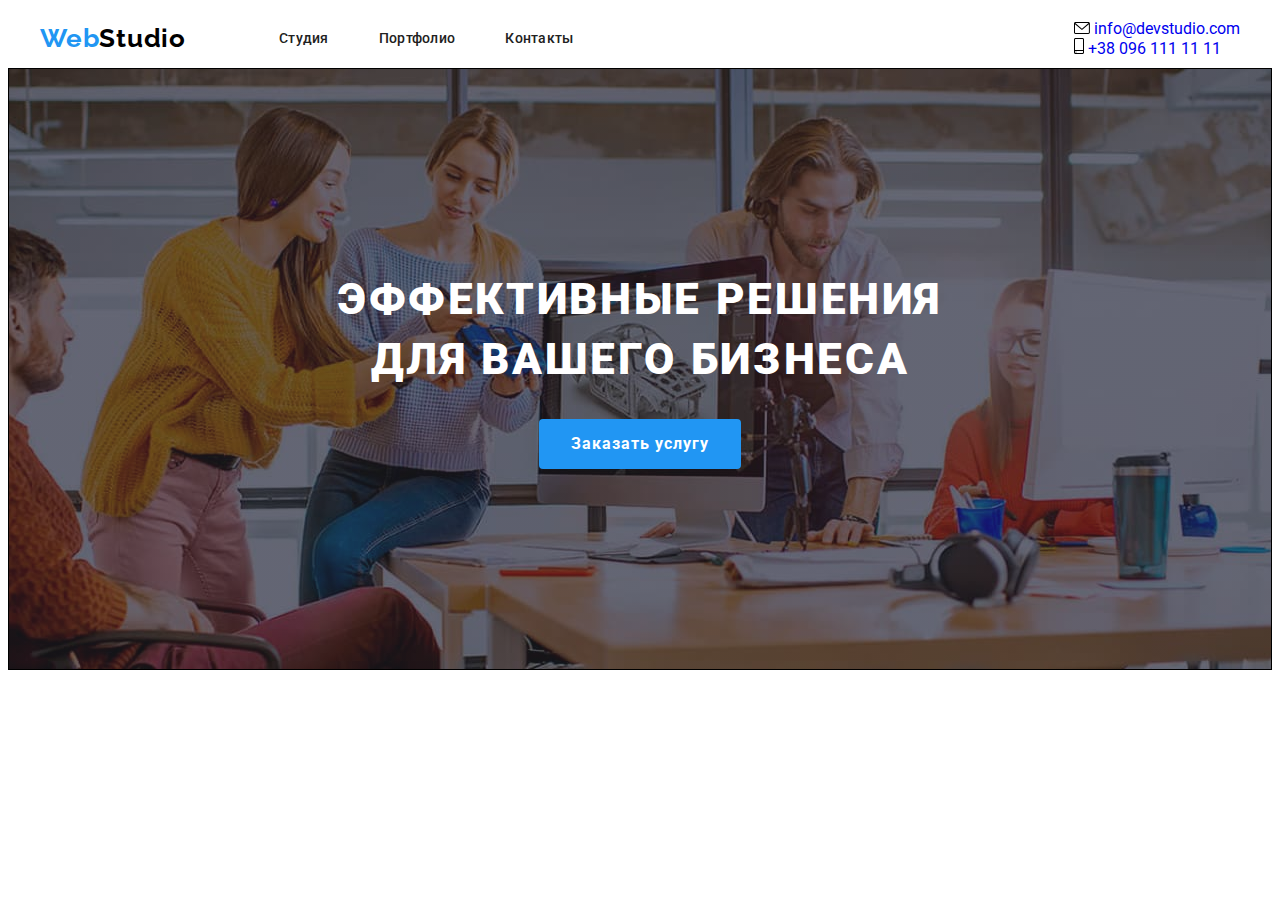
==== index.html @ 36d9d16c "commit1" ====
<!DOCTYPE html>
<html lang="ru">
  <head>
    <meta charset="UTF-8" />
    <meta http-equiv="X-UA-Compatible" content="IE=edge" />
    <meta name="viewport" content="width=device-width, initial-scale=1.0" />
    <title>Webstudio</title>
    <link rel="preconnect" href="https://fonts.googleapis.com" />
    <link rel="preconnect" href="https://fonts.gstatic.com" crossorigin />
    <link
      href="https://fonts.googleapis.com/css2?family=Raleway:wght@700&family=Roboto:wght@400;500;700;900&display=swap"
      rel="stylesheet"
    />
    <link
      rel="stylesheet"
      href="https://cdnjs.cloudflare.com/ajax/libs/modern-normalize/1.1.0/modern-normalize.min.css"
      integrity="sha512-wpPYUAdjBVSE4KJnH1VR1HeZfpl1ub8YT/NKx4PuQ5NmX2tKuGu6U/JRp5y+Y8XG2tV+wKQpNHVUX03MfMFn9Q=="
      crossorigin="anonymous"
      referrerpolicy="no-referrer"
    />
    <link rel="stylesheet" href="./css/main.min.css" />
  </head>

  <!-- .body -->

  <body>
    <header class="header">
      <div class="container header-container">
        <nav class="header-nav">
          <a href="./index.html" class="link logo"
            ><span class="logo-title">Web</span>Studio</a
          >

          <ul class="header-list list">
            <li class="header-item">
              <a class="link header-link current" href="./index.html">Студия</a>
            </li>
            <li class="header-item">
              <a class="link header-link" href="./portfolio.html">Портфолио</a>
            </li>
            <li class="header-item">
              <a class="link header-link" href="">Контакты</a>
            </li>
          </ul>
        </nav>

        <button type="button" class="mobile-menu-open" data-menu-open>
          <svg class="mobile-menu-open__icon" width="40" height="40">
            <use href="./img/sprite.svg#icon-menu"></use>
          </svg>
        </button>

        <ul class="header-adress list">
          <li class="header-item">
            <a class="link header-email" href="mailto:info@devstudio.com">
              <svg class="icon-mail" width="16px" height="12px">
                <use href="./img/sprite.svg#icon-envelope"></use>
              </svg>
              info@devstudio.com</a
            >
          </li>
          <li class="header-item">
            <a class="link header-phone" href="tel:+380961111111"
              ><svg class="icon-phone" width="10px" height="16px">
                <use href="./img/sprite.svg#icon-smartphone"></use>
              </svg>
              +38 096 111 11 11</a
            >
          </li>
        </ul>
      </div>
      <div class="mobile-menu" data-menu>
        <div class="container mobile-menu__container">
          <button class="mobile-menu__btn" data-menu-close>
            <svg class="mobile-menu__icon-close" width="40" height="40">
              <use href="./img/sprite.svg#icon-close-modal"></use>
            </svg>
          </button>
          <ul class="list mobile-nav">
            <li class="mobile-nav__item">
              <a href="" class="mobile-nav__link current link">Студия</a>
            </li>
            <li class="mobile-nav__item">
              <a href="" class="mobile-nav__link link">Портфолио</a>
            </li>
            <li class="mobile-nav__item">
              <a href="" class="mobile-nav__link link">Контакты</a>
            </li>
          </ul>
          <div class="mobile-menu__wrapper">
            <ul class="mobile-menu__contacts list">
              <li>
                <a href="tel:+380961111111" class="link mobile-menu__tel"
                  >+38 096 111 11 11</a
                >
              </li>
              <li>
                <a
                  href="mailto:info@devstudio.com"
                  class="link mobile-menu__email"
                  >info@devstudio.com</a
                >
              </li>
            </ul>
            <ul class="mobile-menu-networks list">
              <li class="mobile-menu-networks__item">
                <a lang="en" class="mobile-menu-networks__link link"
                  >Instagram</a
                >
              </li>
              <li class="mobile-menu-networks__item">
                <a lang="en" class="mobile-menu-networks__link link">Twitter</a>
              </li>
              <li class="mobile-menu-networks__item">
                <a lang="en" class="mobile-menu-networks__link link"
                  >Facebook</a
                >
              </li>
              <li class="mobile-menu-networks__item">
                <a lang="en" class="mobile-menu-networks__link link"
                  >LinkedIn</a
                >
              </li>
            </ul>
          </div>
        </div>
      </div>
    </header>

    <main>
      <!-- hero -->
      <section class="hero">
        <div class="container hero-container">
          <h1 class="hero-title">Эффективные решения для вашего бизнеса</h1>
          <button class="hero-button" type="button" data-modal-open>
            Заказать услугу
          </button>
        </div>
      </section>

      <!-- description -->

      <!--    <section class="feature section">
        <div class="container">
          <h2 class="visually-hidden">Преимущества</h2>
          <ul class="list feature-icon-list">
            <li class="feature-icon-item">
              <div class="advantage-icon">
                <svg class="feature-icon" width="70px" height="70px">
                  <use href="./img/sprite.svg#icon-Group"></use>
                </svg>
              </div>
            </li>
            <li class="feature-icon-item">
              <div class="advantage-icon">
                <svg class="feature-icon" width="70px" height="70px">
                  <use href="./img/sprite.svg#icon-clock"></use>
                </svg>
              </div>
            </li>
            <li class="feature-icon-item">
              <div class="advantage-icon">
                <svg class="feature-icon" width="70px" height="70px">
                  <use href="./img/sprite.svg#icon-diagram"></use>
                </svg>
              </div>
            </li>
            <li class="feature-icon-item">
              <div class="advantage-icon">
                <svg class="feature-icon" width="70px" height="70px">
                  <use href="./img/sprite.svg#icon-astronaut"></use>
                </svg>
              </div>
            </li>
          </ul>

          <ul class="feature-list list">
            <li class="feature-item">
              <h3 class="feature-title">Внимание к деталям</h3>
              <p class="feature-description">
                Идейные соображения, а также начало повседневной работы по
                формированию позиции.
              </p>
            </li>
            <li class="feature-item">
              <h3 class="feature-title">Пунктуальность</h3>
              <p class="feature-description">
                Задача организации, в особенности же рамки и место обучения
                кадров влечет за собой.
              </p>
            </li>
            <li class="feature-item">
              <h3 class="feature-title">Планирование</h3>
              <p class="feature-description">
                Равным образом консультация с широким активом в значительной
                степени обуславливает.
              </p>
            </li>
            <li class="feature-item">
              <h3 class="feature-title">Современные технологии</h3>
              <p class="feature-description">
                Значимость этих проблем настолько очевидна, что реализация
                плановых заданий.
              </p>
            </li>
          </ul>
        </div>
      </section> -->

      <!-- section info -->

      <!--      <section class="info-section">
        <div class="container">
          <h2 class="info-title title">Чем мы занимаемся</h2>
          <ul class="info-list list">
            <li class="info-item">
              <img
                class="info-img"
                src="./img/img.jpg"
                width="370"
                alt="Верстка"
              />
              <p class="info-desc">Декстопные приложения</p>
            </li>
            <li class="info-item">
              <img
                class="info-img"
                src="./img/img1.jpg"
                width="370"
                alt="Дизайн"
              />
              <p class="info-desc">Мобильные приложения</p>
            </li>
            <li class="info-item">
              <img
                class="info-img"
                src="./img/img2.jpg"
                width="370"
                alt="Маркетинг"
              />
              <p class="info-desc">Дизайнерские решения</p>
            </li>
          </ul>
        </div>
      </section> -->

      <!--  our team -->

      <!--  <section class="our-team section">
        <div class="container">
          <h2 class="team-title title">Наша команда</h2>
          <ul class="team-list list">
            <li class="team-item">
              <img
                class="team-img"
                src="./img/img3.jpg"
                width="270"
                alt="Демьяненко"
              />
              <div class="team-wrapper">
                <h3 class="team-subtitle">Игорь Демьяненко</h3>
                <p class="team-description">Product Designer</p>
                <ul class="team-icon-list list">
                  <li class="team-icon-item">
                    <a href="" class="team-link">
                      <svg class="team-icon" width="20" height="20">
                        <use href="./img/sprite.svg#icon-instagram"></use>
                      </svg>
                    </a>
                  </li>
                  <li class="team-icon-item">
                    <a href="" class="team-link">
                      <svg class="team-icon" width="20" height="20">
                        <use href="./img/sprite.svg#icon-twitter"></use>
                      </svg>
                    </a>
                  </li>
                  <li class="team-icon-item">
                    <a href="" class="team-link">
                      <svg class="team-icon" width="20" height="20">
                        <use href="./img/sprite.svg#icon-facebook"></use>
                      </svg>
                    </a>
                  </li>
                  <li class="team-icon-item">
                    <a href="" class="team-link">
                      <svg class="team-icon" width="20" height="20">
                        <use href="./img/sprite.svg#icon-linkedin"></use>
                      </svg>
                    </a>
                  </li>
                </ul>
              </div>
            </li>
            <li class="team-item">
              <img
                class="team-img"
                src="./img/img4.jpg"
                width="270"
                alt="Репина"
              />
              <div class="team-wrapper">
                <h3 class="team-subtitle">Ольга Репина</h3>
                <p class="team-description">Frontend Developer</p>
                <ul class="team-icon-list list">
                  <li class="team-icon-item">
                    <a href="" class="team-link">
                      <svg class="team-icon" width="20" height="20">
                        <use href="./img/sprite.svg#icon-instagram"></use>
                      </svg>
                    </a>
                  </li>
                  <li class="team-icon-item">
                    <a href="" class="team-link">
                      <svg class="team-icon" width="20" height="20">
                        <use href="./img/sprite.svg#icon-twitter"></use>
                      </svg>
                    </a>
                  </li>
                  <li class="team-icon-item">
                    <a href="" class="team-link">
                      <svg class="team-icon" width="20" height="20">
                        <use href="./img/sprite.svg#icon-facebook"></use>
                      </svg>
                    </a>
                  </li>
                  <li class="team-icon-item">
                    <a href="" class="team-link">
                      <svg class="team-icon" width="20" height="20">
                        <use href="./img/sprite.svg#icon-linkedin"></use>
                      </svg>
                    </a>
                  </li>
                </ul>
              </div>
            </li>
            <li class="team-item">
              <img
                class="team-img"
                src="./img/img5.jpg"
                width="270"
                alt="Тарасов"
              />
              <div class="team-wrapper">
                <h3 class="team-subtitle">Николай Тарасов</h3>
                <p class="team-description">Marketing</p>
                <ul class="team-icon-list list">
                  <li class="team-icon-item">
                    <a href="" class="team-link">
                      <svg class="team-icon" width="20" height="20">
                        <use href="./img/sprite.svg#icon-instagram"></use>
                      </svg>
                    </a>
                  </li>
                  <li class="team-icon-item">
                    <a href="" class="team-link">
                      <svg class="team-icon" width="20" height="20">
                        <use href="./img/sprite.svg#icon-twitter"></use>
                      </svg>
                    </a>
                  </li>
                  <li class="team-icon-item">
                    <a href="" class="team-link">
                      <svg class="team-icon" width="20" height="20">
                        <use href="./img/sprite.svg#icon-facebook"></use>
                      </svg>
                    </a>
                  </li>
                  <li class="team-icon-item">
                    <a href="" class="team-link">
                      <svg class="team-icon" width="20" height="20">
                        <use href="./img/sprite.svg#icon-linkedin"></use>
                      </svg>
                    </a>
                  </li>
                </ul>
              </div>
            </li>
            <li class="team-item">
              <img src="./img/img6.jpg" width="270" alt="Ермаков" />
              <div class="team-wrapper">
                <h3 class="team-subtitle">Михаил Ермаков</h3>
                <p class="team-description">UI Designer</p>
                <ul class="team-icon-list list">
                  <li class="team-icon-item">
                    <a href="" class="team-link">
                      <svg class="team-icon" width="20" height="20">
                        <use href="./img/sprite.svg#icon-instagram"></use>
                      </svg>
                    </a>
                  </li>
                  <li class="team-icon-item">
                    <a href="" class="team-link">
                      <svg class="team-icon" width="20" height="20">
                        <use href="./img/sprite.svg#icon-twitter"></use>
                      </svg>
                    </a>
                  </li>
                  <li class="team-icon-item">
                    <a href="" class="team-link">
                      <svg class="team-icon" width="20" height="20">
                        <use href="./img/sprite.svg#icon-facebook"></use>
                      </svg>
                    </a>
                  </li>
                  <li class="team-icon-item">
                    <a href="" class="team-link">
                      <svg class="team-icon" width="20" height="20">
                        <use href="./img/sprite.svg#icon-linkedin"></use>
                      </svg>
                    </a>
                  </li>
                </ul>
              </div>
            </li>
          </ul>
        </div>
      </section> -->
    </main>

    <!-- ====================Clients ============================ -->
    <!--  <section class="clients">
      <div class="container">
        <h2 class="clients-tittle">Постоянные клиенты</h2>
        <ul class="clients-list list">
          <li class="clients-item">
            <a
              class="clients-icon"
              href=""
              target="_blank"
              rel="noreferrer noopener"
              aria-label="icon-Logo"
            >
              <svg class="clients-link" width="106px" height="60px">
                <use href="./img/sprite.svg#icon-Logo"></use>
              </svg>
            </a>
          </li>
          <li class="clients-item">
            <a
              class="clients-icon"
              class="clients-icon"
              href=""
              target="_blank"
              rel="noreferrer noopener"
              aria-label="icon-Logo1"
            >
              <svg class="clients-link" width="106px" height="60px">
                <use href="./img/sprite.svg#icon-Logo1"></use>
              </svg>
            </a>
          </li>
          <li class="clients-item">
            <a
              class="clients-icon"
              class="clients-icon"
              href=""
              target="_blank"
              rel="noreferrer noopener"
              aria-label="icon-Logo2"
            >
              <svg class="clients-link" width="106px" height="60px">
                <use href="./img/sprite.svg#icon-Logo2"></use>
              </svg>
            </a>
          </li>
          <li class="clients-item">
            <a
              class="clients-icon"
              class="clients-icon"
              href=""
              target="_blank"
              rel="noreferrer noopener"
              aria-label="icon-Logo3"
            >
              <svg class="clients-link" width="106px" height="60px">
                <use href="./img/sprite.svg#icon-Logo3"></use>
              </svg>
            </a>
          </li>
          <li class="clients-item">
            <a
              class="clients-icon"
              class="clients-icon"
              href=""
              target="_blank"
              rel="noreferrer noopener"
              aria-label="icon-Logo4"
            >
              <svg class="clients-link" width="106px" height="60px">
                <use href="./img/sprite.svg#icon-Logo4"></use>
              </svg>
            </a>
          </li>
          <li class="clients-item">
            <a
              class="clients-icon"
              class="clients-icon"
              href=""
              target="_blank"
              rel="noreferrer noopener"
              aria-label="icon-Logo5"
            >
              <svg class="clients-link" width="106px" height="60px">
                <use href="./img/sprite.svg#icon-Logo5"></use>
              </svg>
            </a>
          </li>
        </ul>
      </div>
    </section> -->

    <!-- .footer -->
    <!-- 
    <footer class="footer">
      <div class="footer-container container">
        <div class="footer-connecting">
          <a href="/" class="link footer-logo"
            ><span class="logo-title">Web</span>Studio</a
          >
          <address class="footer-address">
            <ul class="footer-adress__list list">
              <li class="footer-adress__item">
                <a
                  class="link footer-adress__map"
                  href="https://goo.gl/maps/JHtLggVv29iKPNGR7"
                  target="_blank"
                  rel="noreferrer noopener"
                  >г. Киев, пр-т Леси Украинки, 26</a
                >
              </li>
              <li class="footer-adress__item">
                <a
                  class="link footer-adress__mail"
                  href="mailto:info@devstudio.com"
                  >info@devstudio.com</a
                >
              </li>
              <li class="footer-adress__item">
                <a class="link footer-adress__phone" href="tel:+380961111111"
                  >+38 096 111 11 11</a
                >
              </li>
            </ul>
          </address>
        </div>
        <div class="footer-social">
          <p class="footer-social__subtitle">присоединяйтесь</p>
          <ul class="footer-social__list list">
            <li class="footer-social__item">
              <a
                class="footer-social__link"
                href=""
                target="_blank"
                rel="noreferrer noopener"
                aria-label="instagram"
              >
                <svg class="footer-social__icon" width="20px" height="20px">
                  <use href="./img/sprite.svg#icon-instagram"></use>
                </svg>
              </a>
            </li>
            <li class="footer-social__item"">
              <a
                class="footer-social__link"
                href=""
                target="_blank"
                rel="noreferrer noopener"
                aria-label="twitter"
              >
                <svg class="footer-social__icon" width="20px" height="20px">
                  <use href="./img/sprite.svg#icon-twitter"></use>
                </svg>
              </a>
            </li>
            <li class="footer-social__item">
              <a
                class="footer-social__link"
                href=""
                target="_blank"
                rel="noreferrer noopener"
                aria-label="facebook"
              >
                <svg class="footer-social__icon" width="20px" height="20px">
                  <use href="./img/sprite.svg#icon-facebook"></use>
                </svg>
              </a>
            </li>
            <li class="footer-social__item">
              <a
                class="footer-social__link"
                href=""
                target="_blank"
                rel="noreferrer noopener"
                aria-label="linkedin"
              >
                <svg class="footer-social__icon" width="20px" height="20px">
                  <use href="./img/sprite.svg#icon-linkedin"></use>
                </svg>
              </a>
            </li>
          </ul>
        </div>
        <div class="footer-subscribe">
          <p class="footer-subscribe__text">Подпишись на рассылку</p>
          <form class="footer-subscribe__form">
            <input
              class="footer-subscribe__input"
              type="email"
              name="email"
              placeholder="E-mail"
              required
            />
            <button class="subscribe__btn" type="submit">
              Подписаться
              <svg class="footer-subscribe__icon" width="24" height="24">
                <use href="./img/sprite.svg#icon-icon_send"></use>
              </svg>
            </button>
          </form>
        </div>
      </div>
    </footer>
    <div class="backdrop is-hidden" data-modal>
      <div class="modal">
        <button type="button" class="modal-close-buttom" data-modal-close>
          <svg class="modal-close-button-icon" width="11" height="11">
            <use href="./img/sprite.svg#icon-close-modal"></use>
          </svg>
        </button>
        <strong class="modal-title"
          >Оставьте свои данные, мы вам перезвоним</strong
        >
        <form class="form">
          <label class="form-field">
            <span class="form-lable">Имя</span>
            <input
              class="form-input"
              type="text"
              name="name"
              required
              pattern="^[a-zA-Zа-яА-Я]+$"
              minlength="2"
            />
            <svg class="form-icon" width="18" height="18">
              <use href="./img/sprite.svg#icon-person"></use>
            </svg>
          </label>

          <label class="form-field">
            <span class="form-lable">Телефон</span>
            <input
              class="form-input"
              type="tel"
              name="tel"
              required
              pattern="[0-9]{3}-[0-9]{3}-[0-9]{2}-[0-9]{2}"
            />
            <svg class="form-icon" width="18" height="18">
              <use href="./img/sprite.svg#icon-phone"></use>
            </svg>
          </label>

          <label class="form-field">
            <span class="form-lable">Почта</span>
            <input class="form-input" type="email" name="email" required />
            <svg class="form-icon" width="18" height="18">
              <use href="./img/sprite.svg#icon-email"></use>
            </svg>
          </label>

          <label class="form-field">
            <span class="form-lable">Комментарий</span>
            <textarea name="comment" placeholder="Введите текст"></textarea>
          </label>

          <label class="form-checkbox">
            <input
              class="checkbox"
              type="checkbox"
              name="policy"
              value="policy"
              required
            />
            <svg class="checkbox-icon" width="16" height="15">
              <use href="./img/sprite.svg#check"></use>
            </svg>
            <span class="policy-dsc">Соглашаюсь с рассылкой и принимаю</span>
            <a class="link-policy" href="">Условия договора</a>
          </label>

          <button class="form-btn">Отправить</button>
        </form>
      </div>
    </div>
    
    <script src="./js/modal.js"></script> -->
    <script src="./js/mobile-menu.js"></script>
  </body>
</html>
---- css/main.min.css ----
:root{--primary-text-color: #212121;--secondary-text-color: #757575;--accent-color: #2196f3;--address-text-color: rgba(255, 255, 255, 0.6);--main-color: #ffffff;--secondary-color: #000000;--secondary-bg-color: #f5f4fa;--accent-background-color: #2f303a;--icon-color-light: #afb1b8}.visually-hidden{position:absolute;white-space:nowrap;width:1px;height:1px;overflow:hidden;border:0;padding:0;clip:rect(0 0 0 0);clip-path:inset(50%);margin:-1px}.form-checkbox,.modal-close-buttom,.footer-social__link,.advantage-icon{display:flex;justify-content:center;align-items:center}h1,h2,h3,h4,h5,p{margin-top:0;margin-bottom:0}ul,ol{margin-top:0;margin-bottom:0;padding-left:0}img{display:block;max-width:100%;height:auto}body{color:var(--primary-text-color);font-family:Roboto,sans-serif}button{cursor:pointer}.section{padding-top:94px;padding-bottom:94px}.title{margin-bottom:50px}.list{list-style:none;margin:0;padding:0}.link{text-decoration:none}.container{width:100%;padding-left:15px;padding-right:15px}@media screen and (min-width: 480px){.container{width:480px;margin-left:auto;margin-right:auto}}@media screen and (min-width: 768px){.container{width:720px}}@media screen and (min-width: 1200px){.container{width:1200px}}@media screen and (max-width: 767px){.header-list{display:none}.header-email{display:none}.header-phone{display:none}.mobile-menu-open{display:block;margin-left:auto;background:rgba(0,0,0,0);border:none;padding:0}}.header-container{height:60px;display:flex;align-items:center;justify-content:space-between}.header-nav{padding-top:16px;padding-bottom:16px}@media screen and (min-width: 768px){.mobile-menu-open{display:none}.header-nav{display:flex;align-items:center}.header-list{display:flex;gap:50px}}.logo{padding-top:16px;padding-bottom:16px;margin-right:93px;color:var(--secondary-color);font-family:Raleway,sans-serif;font-size:26px;font-weight:700;line-height:1.1923076923;letter-spacing:.03em}.logo-title{color:var(--accent-color)}.header-link{position:relative;display:block;padding-top:32px;padding-bottom:32px;color:var(--primary-text-color);font-size:14px;font-weight:500;line-height:1.1428571429;letter-spacing:.02em;transition-duration:250ms;animation-timing-function:cubic-bezier(0.4, 0, 0.2, 1)}.header-link:hover,.header-link:focus{color:var(--accent-color)}.hero{background-color:var(--accent-background-color);background-image:linear-gradient(to right, rgba(47, 48, 58, 0.4), rgba(47, 48, 58, 0.4)),url("../img/hero.jpg");border:1px solid var(--secondary-color);padding-top:200px;padding-bottom:200px;background-repeat:no-repeat;background-position:center;background-size:cover;max-width:1600px;margin-right:auto;margin-left:auto}.hero-title{margin-bottom:30px;max-width:696px;margin-left:auto;margin-right:auto;color:var(--main-color);font-size:44px;font-weight:900;line-height:1.3636363636;text-align:center;letter-spacing:.06em;text-transform:uppercase}.feature-item{max-width:270px}.feature-list{display:flex;gap:30px;flex-basis:270px}.feature-title{margin-bottom:10px;font-size:14px;font-weight:700;line-height:1.1428571429;letter-spacing:.03em;text-transform:uppercase}.feature-icon-list{display:flex;gap:30px;margin-bottom:30px}.feature-icon-item{display:inline-flex;width:270px;height:120px;justify-content:center;align-items:center;background-color:var(--secondary-bg-color)}.advantage-icon{width:270px;height:120px;margin-bottom:30px;background-color:var(--secondary-bg-color);border-radius:4px}.feature-description{color:var(--secondary-text-color);font-size:14px;line-height:1.72;letter-spacing:.03em}.info-list{position:relative;display:flex;gap:30px;flex-wrap:wrap}.info-title,.team-title{font-size:36px;font-weight:700;line-height:1.1666666667;text-align:center;letter-spacing:.03em}.info-section{padding-top:0;padding-bottom:94px}.info-desc{position:absolute;bottom:0;width:370px;height:70px;padding:27px 82px;color:var(--main-color);background-color:rgba(47,48,58,.8);box-shadow:0px 4px 4px rgba(0,0,0,.25),0px 4px 4px rgba(0,0,0,.25);font-size:14px;font-weight:700;line-height:1.1428571429;text-align:center;letter-spacing:.03em;text-transform:uppercase}.our-team{background-color:var(--secondary-bg-color)}.team-list{display:flex;gap:30px;flex-wrap:wrap}.team-item{box-shadow:0px 2px 1px 0px rgba(0,0,0,.2),0px 1px 1px 0px rgba(0,0,0,.14)}.team-subtitle{margin-bottom:10px;color:var(--primary-text-color);font-size:16px;font-weight:500;line-height:1.1875;text-align:center;letter-spacing:.03em}.team-icon-list{display:flex;gap:10px;justify-content:center}.team-link{fill:var(--icon-color-light);display:inline-flex;border-radius:50%;width:44px;height:44px;justify-content:center;align-items:center;transition:fill 250ms cubic-bezier(0.4, 0, 0.2, 1),background-color 250ms cubic-bezier(0.4, 0, 0.2, 1)}.team-link:hover,.team-link:focus{fill:var(--main-color);background-color:var(--accent-color);border-radius:50%}.team-description{color:var(--secondary-text-color);font-size:16px;line-height:1.19;text-align:center;letter-spacing:.03em;margin-bottom:16px}.team-wrapper{padding-top:30px;padding-bottom:30px;padding-right:5px;padding-left:5px;background-color:var(--main-color);border:1px solid #ececec}.clients{padding-top:94px;padding-bottom:94px}.clients-tittle{margin-bottom:50px;font-size:36px;font-weight:700;line-height:1.1666666667;text-align:center;letter-spacing:.03em}.clients-list{display:flex;gap:30px}.clients-icon{fill:var(--icon-color-light);display:inline-flex;justify-content:center;align-items:center;width:170px;height:92px;border:1px solid #afb1b8;border-radius:4px;transition:fill 250ms cubic-bezier(0.4, 0, 0.2, 1),border 250ms cubic-bezier(0.4, 0, 0.2, 1)}.clients-icon:hover,.clients-icon:focus{fill:var(--accent-color)}.clients-icon:hover{border:1px solid var(--accent-color)}.footer{background-color:var(--accent-background-color);padding-top:60px;padding-bottom:60px;margin:auto}.footer-conteiner{display:flex}.footer-logo{display:block;margin-bottom:20px;color:var(--main-color);font-family:"Raleway",sans-serif;font-size:26px;font-weight:700;line-height:1.1923076923;letter-spacing:.03em}.logo-title{color:var(--accent-color)}.footer-adress__list{font-style:normal}.footer-adress__item{margin-bottom:9px}.footer-adress__item:last-child{margin-bottom:0}.footer-social__item:not(:last-child){margin-right:10px}.footer-adress__map{color:var(--main-color);font-size:14px;line-height:1.72;letter-spacing:.03em;transition:color 250ms cubic-bezier(0.4, 0, 0.2, 1)}.footer-adress__map:hover,.footer-adress__map:focus{color:var(--accent-color)}.footer-adress__mail,.footer-adress__phone{color:var(--address-text-color);font-size:14px;line-height:1.72;letter-spacing:.03em;transition:color 250ms cubic-bezier(0.4, 0, 0.2, 1)}.footer-adress__mail:hover,.footer-adress__mail:focus,.footer-adress__phone:hover,.footer-adress__phone:focus{color:var(--accent-color)}.footer-social__subtitle{margin-bottom:20px;color:var(--main-color);font-size:14px;font-weight:700;line-height:1.1428571429;letter-spacing:.03em;text-transform:uppercase}.footer-social{margin-left:70px;padding-top:12px;margin-right:93px}.footer-social__list{display:flex;align-items:center;margin-top:16px;margin-right:10px}.footer-social__link{fill:var(--secondary-text-coor);width:44px;height:44px;background-color:rgba(255,255,255,.1);border-radius:50%;transition:background-color 250ms cubic-bezier(0.4, 0, 0.2, 1)}.footer-social__link:hover,.footer-social__link:focus{background-color:var(--accent-color)}.footer-social__icon{fill:var(--main-color)}.footer-subscribe{display:inline-block}.footer-subscribe__icon{margin-left:10px}.footer-subscribe__form{display:flex;gap:12px}.footer-subscribe__input{width:358px;height:50px;padding:15px 16px;outline:none;border-radius:4px;background-color:rgba(0,0,0,0);border:1px solid rgba(255,255,255,.3);color:var(--main-color);transition:border 250ms cubic-bezier(0.4, 0, 0.2, 1)}.footer-subscribe__text{display:inline-block;margin-bottom:20px;padding-top:12px;font-size:14px;font-weight:700;line-height:1.1428571429;letter-spacing:.03em;text-transform:uppercase;color:var(--main-color)}.portfolio{padding-top:94px;padding-bottom:94px}.portfolio-btn-list{display:flex;gap:8px;justify-content:center;margin-bottom:50px}.portfolio-btn{padding:6px 22px;color:var(--secondary-color);background-color:var(--secondary-bg-color);font-family:inherit;border:none;cursor:pointer;font-size:16px;font-weight:500;line-height:1.625;letter-spacing:.03em;border-radius:4px;transition:background-color 250ms cubic-bezier(0.4, 0, 0.2, 1)}.portfolio-btn:hover,.portfolio-btn:focus{color:var(--main-color);background-color:var(--accent-color);box-shadow:0px 4px 4px rgba(0,0,0,.25)}.portfolio-btn:hover,.portfolio-btn:focus{color:var(--main-color);background-color:var(--accent-color)}.portfolio-item:hover{box-shadow:0px 4px 4px 0px rgba(0,0,0,.25);cursor:pointer}.portfolio-list{display:flex;flex-wrap:wrap;gap:30px}.portfolio-item__wrapper{padding:20px 24px;background-color:var(--main-color);border:1px solid #ececec;border-top:none;min-width:322px}.portfolio-overlay__thumb{position:relative;overflow:hidden}.portfolio-item__title{font-size:18px;font-weight:700;line-height:2;letter-spacing:.06em;margin-bottom:4px}.portfolio-item__desc{color:var(--secondary-text-color);font-size:15px;font-weight:400;line-height:2;letter-spacing:.03em}.portfolio__overlay{position:absolute;width:100%;height:100%;left:0;top:0;overflow:auto;transform:translate(0, 100%);transition:transform 250ms cubic-bezier(0.4, 0, 0.2, 1),opacity 250ms cubic-bezier(0.4, 0, 0.2, 1);background-color:rgba(33,150,243,.9);font-size:18px;color:var(--main-color);letter-spacing:.03em;line-height:1.56;padding-top:63px;padding-bottom:63px;padding-left:24px;padding-right:24px}.portfolio-item:hover .portfolio__overlay{opacity:1;transform:translate(0, 0)}.backdrop{position:fixed;top:0;left:0;width:100%;height:100%;background:rgba(0,0,0,.2);z-index:100;opacity:1;transition:opacity 250ms cubic-bezier(0.4, 0, 0.2, 1),visibility 250ms cubic-bezier(0.4, 0, 0.2, 1)}.backdrop.is-hidden{opacity:0;visibility:hidden;pointer-events:none}.hero-button{display:block;margin-left:auto;margin-right:auto;min-width:200px;min-height:50px;padding:10px 32px;border-radius:4px;color:var(--main-color);font-family:inherit;background-color:var(--accent-color);border:none;cursor:pointer;font-size:16px;font-weight:700;line-height:1.875;letter-spacing:.06em;transition:color 500ms cubic-bezier(0.4, 0, 0.2, 1)}.subscribe__btn{width:200px;height:50px;padding:10px 28px;font-family:"Roboto";font-style:normal;font-weight:700;line-height:1,88;display:flex;align-items:center;text-align:center;letter-spacing:.06em;color:var(--main-color);background-color:var(--accent-color);border:none;border-radius:4px;transition:border-color 250ms cubic-bezier(0.4, 0, 0.2, 1)}.modal{position:absolute;width:528px;height:580px;top:50%;left:50%;transform:translate(-50%, -50%) scale(1);background-color:var(--main-color);opacity:1;transition:transform 250ms cubic-bezier(0.4, 0, 0.2, 1),opacity 250ms cubic-bezier(0.4, 0, 0.2, 1);padding:40px}.modal-title{display:block;width:auto;margin-bottom:12px;font-family:"Roboto";font-style:normal;font-size:20px;font-weight:700;line-height:1.15;text-align:center;letter-spacing:.03em}.modal-close-buttom{position:absolute;top:8px;right:8px;width:30px;height:30px;border-radius:50%;background-color:rgba(0,0,0,0);border:1px solid rgba(0,0,0,.1);padding:0;transition:border-color 250ms cubic-bezier(0.4, 0, 0.2, 1)}.modal-close-buttom:hover,.modal-close-buttom:focus{border-color:var(--accent-color)}.modal-close-button-icon{transition:fill 250ms cubic-bezier(0.4, 0, 0.2, 1)}.modal-close-buttom:hover .modal-close-button-icon,.modal-close-buttom:focus .modal-close-button-icon{fill:var(--accent-color)}.form-field{display:block;position:relative;margin-bottom:8px}.form-lable{margin-bottom:4px;display:block;font-size:12px;line-height:1.17;letter-spacing:.01em;color:var(--secondary-text-coor)}.form-input{display:block;width:448px;height:40px;padding:0;padding-left:42px;outline:none;border-radius:4px;border:1px solid rgba(33,33,33,.2);transition:border 250ms cubic-bezier(0.4, 0, 0.2, 1)}.form-input:hover,.form-input:focus{border:1px solid var(--accent-color)}textarea{padding:12px 16px;font-family:inherit;font-size:inherit;resize:none;width:448px;height:120px;outline:none;border-radius:4px;border:1px solid rgba(33,33,33,.2);transition:border 250ms cubic-bezier(0.4, 0, 0.2, 1)}textarea:hover,textarea:focus{border:1px solid var(--accent-color)}textarea::placeholder{font-size:14px;line-height:1.17;letter-spacing:.01em;color:rgba(117,117,117,.5)}.form-icon{display:inline-block;position:absolute;margin:11px 12px;top:18px;transition:fill 250ms cubic-bezier(0.4, 0, 0.2, 1)}.form-input:focus+.form-icon,.form-input:hover+.form-icon{fill:var(--accent-color)}.form-checkbox{margin-top:20px;margin-bottom:30px}.checkbox{width:1px;height:1px;overflow:hidden;border:0;padding:0}.checkbox-icon{border:2px solid var(--primary-text-color);border-radius:2px;margin-right:7px}.checkbox:checked+.checkbox-icon{background-color:var(--accent-color);background-origin:border-box;border:none}.checkbox:focus+.checkbox-icon{outline:2px solid rgba(0,0,255,.5)}.policy-dsc{margin-right:5px;font-size:14px;font-weight:400;line-height:1.7142857143;letter-spacing:.03em;color:var(--secondary-text-color)}.link-policy{font-size:14px;line-height:24px;letter-spacing:.03em;color:var(--accent-color)}.form-btn{display:block;margin:auto;background-color:var(--accent-color);border:none;cursor:pointer;border-radius:4px;width:200px;height:50px;font-size:16px;font-weight:700;line-height:1.875;letter-spacing:.06em;color:var(--main-color);box-shadow:0px 4px 4px rgba(0,0,0,.15)}@media screen and (max-width: 768px){.mobile-menu{position:fixed;width:100%;height:100%;max-height:796px;top:0;left:0;background-color:var(--main-color);opacity:0;visibility:hidden;pointer-events:none;transition:500ms linear,visibility 500ms linear;box-shadow:0px 4px 8px rgba(0,0,0,.04),0px 2px 4px rgba(0,0,0,.08),0px 1px 3px rgba(0,0,0,.16)}.mobile-menu.is-open{opacity:1;visibility:visible;pointer-events:auto}.mobile-menu__btn{position:absolute;background-color:rgba(0,0,0,0);top:10px;right:15px;border:none;padding:0;line-height:0}.mobile-menu__container{position:relative;padding-left:25px;padding-top:48px;padding-bottom:48px;display:flex;flex-direction:column;justify-content:space-between;height:100%}}@media screen and (min-width: 768px){.mobile-menu{display:none}}.mobile-nav__link{font-size:40px;font-weight:500;line-height:1.175;letter-spacing:.02em;color:var(--primary-text-color);display:block}.mobile-menu__wrapper{display:block}.mobile-menu__btn:hover .mobile-menu__icon-close{fill:var(--accent-color)}.mobile-nav__link.current{color:var(--accent-color)}.mobile-nav__item:not(:last-child){margin-bottom:32px}.mobile-menu__contacts{margin-bottom:64px}.mobile-menu__tel{font-size:34px;font-weight:500;line-height:1.1764705882;letter-spacing:.02em;color:var(--accent-color);display:block;margin-bottom:32px}.mobile-menu__email{font-size:24px;font-weight:500;line-height:1.1666666667;letter-spacing:.02em;color:var(--secondary-text-color)}.mobile-menu-networks{display:flex;flex-wrap:wrap}.mobile-menu-networks__link{font-size:18px;font-weight:500;line-height:1.2222222222;letter-spacing:.02em;color:var(--accent-color);display:block}.mobile-menu-networks__item{display:flex;align-items:center}.mobile-menu-networks__item:not(:last-child):after{content:"";display:inline-block;height:22px;background-color:rgba(33,33,33,.2);border:1px solid rgba(33,33,33,.2);width:0px;margin-right:10px;margin-left:10px}/*# sourceMappingURL=main.min.css.map */
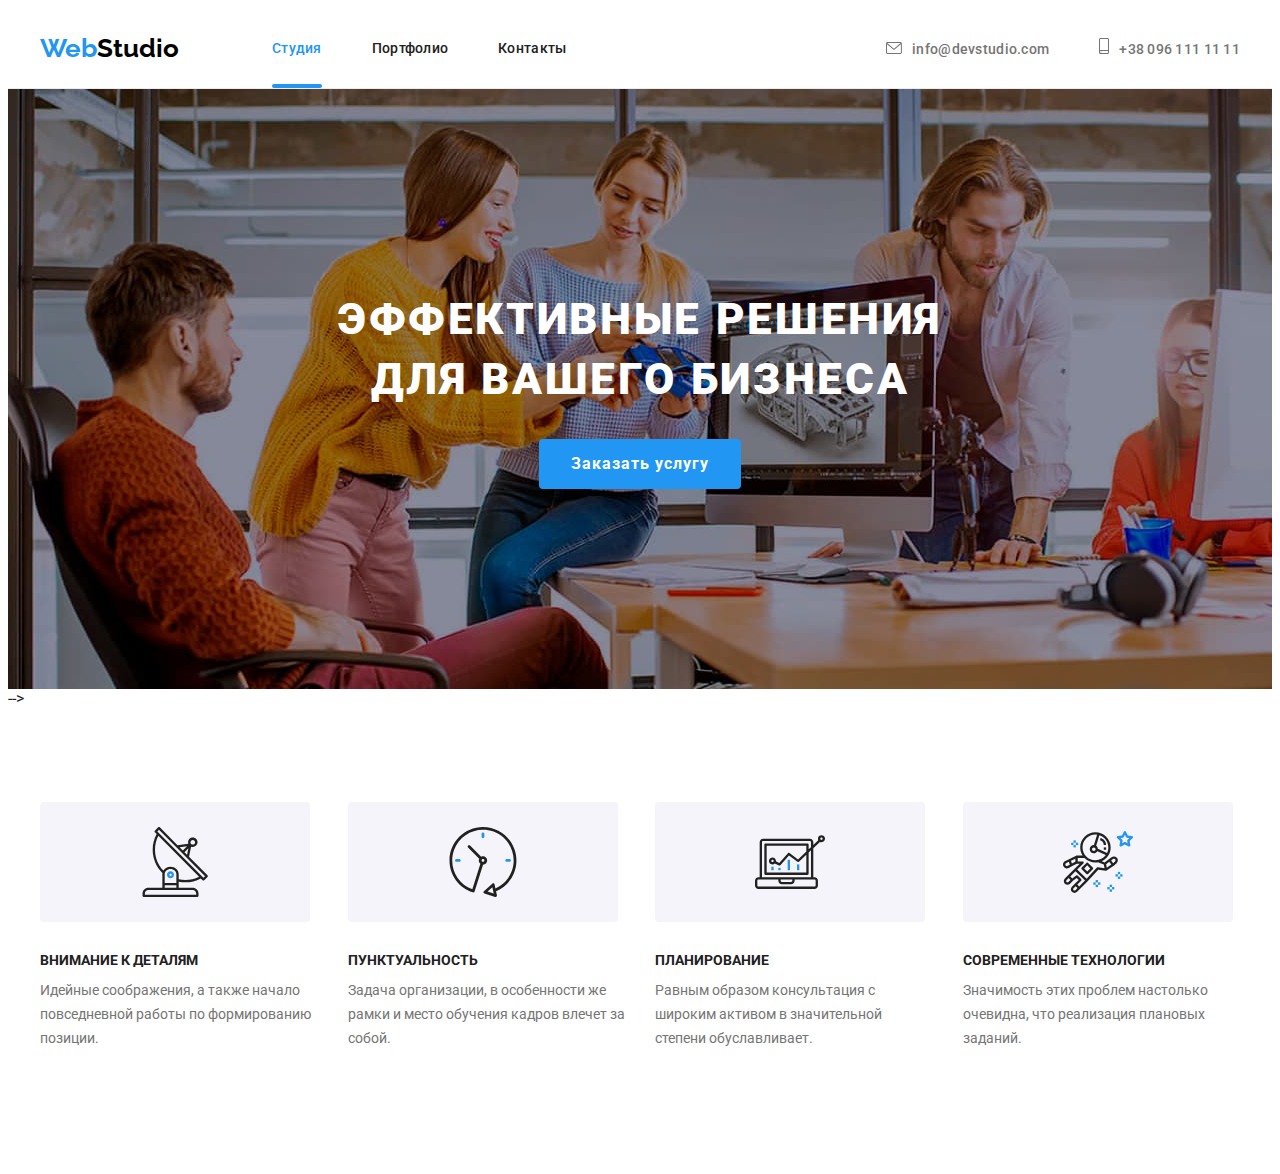
==== commit 3351d374: "commit3" ====
--- a/index.html
+++ b/index.html
@@ -25,50 +25,60 @@
 
   <body>
     <header class="header">
-      <div class="container header-container">
-        <nav class="header-nav">
-          <a href="./index.html" class="link logo"
-            ><span class="logo-title">Web</span>Studio</a
-          >
-
-          <ul class="header-list list">
-            <li class="header-item">
-              <a class="link header-link current" href="./index.html">Студия</a>
-            </li>
-            <li class="header-item">
-              <a class="link header-link" href="./portfolio.html">Портфолио</a>
-            </li>
-            <li class="header-item">
-              <a class="link header-link" href="">Контакты</a>
+      <div class="container header__container">
+        <nav class="nav">
+          <a lang="en" class="link logo" href=""
+            >Web<span class="logo__second">Studio</span>
+          </a>
+          <ul class="list nav__menu">
+            <li class="nav__item">
+              <a class="link nav__link current nav__link--clickableArea" href=""
+                >Студия</a
+              >
+            </li>
+            <li class="nav__item">
+              <a
+                class="link nav__link nav__link--clickableArea"
+                href="./portfolio.html"
+                >Портфолио</a
+              >
+            </li>
+            <li class="nav__item">
+              <a class="link nav__link nav__link--clickableArea" href=""
+                >Контакты</a
+              >
             </li>
           </ul>
         </nav>
-
+       <!--  =================================================================== button-mobile-menu ================================================ -->
         <button type="button" class="mobile-menu-open" data-menu-open>
           <svg class="mobile-menu-open__icon" width="40" height="40">
             <use href="./img/sprite.svg#icon-menu"></use>
           </svg>
         </button>
 
-        <ul class="header-adress list">
-          <li class="header-item">
-            <a class="link header-email" href="mailto:info@devstudio.com">
-              <svg class="icon-mail" width="16px" height="12px">
-                <use href="./img/sprite.svg#icon-envelope"></use>
-              </svg>
-              info@devstudio.com</a
+        <ul class="list contacts">
+          <li class="contacts__item">
+            <a
+              class="link contacts__link contacts__link--clickableArea"
+              href="mailto:info@devstudio.com"
+              ><svg class="envelope" width="16" height="12">
+                <use href="./img/sprite.svg#icon-envelope"></use></svg
+              >info@devstudio.com</a
             >
           </li>
-          <li class="header-item">
-            <a class="link header-phone" href="tel:+380961111111"
-              ><svg class="icon-phone" width="10px" height="16px">
-                <use href="./img/sprite.svg#icon-smartphone"></use>
-              </svg>
-              +38 096 111 11 11</a
+          <li class="contacts__item">
+            <a
+              class="link contacts__link contacts__link--clickableArea"
+              href="tel:+380961111111"
+              ><svg class="phone" width="10" height="16">
+                <use href="./img/sprite.svg#icon-smartphone"></use></svg
+              >+38 096 111 11 11</a
             >
           </li>
         </ul>
       </div>
+
       <div class="mobile-menu" data-menu>
         <div class="container mobile-menu__container">
           <button class="mobile-menu__btn" data-menu-close>
@@ -138,76 +148,66 @@
         </div>
       </section>
 
-      <!-- description -->
-
-      <!--    <section class="feature section">
+      <!--   -- ======================================================  feature section ============================================-->
+      -->
+
+      <section class="section">
         <div class="container">
           <h2 class="visually-hidden">Преимущества</h2>
-          <ul class="list feature-icon-list">
-            <li class="feature-icon-item">
-              <div class="advantage-icon">
-                <svg class="feature-icon" width="70px" height="70px">
+          <ul class="list features">
+            <li class="features__item">
+              <div class="features__icons">
+                <svg width="70" height="70">
                   <use href="./img/sprite.svg#icon-Group"></use>
                 </svg>
               </div>
-            </li>
-            <li class="feature-icon-item">
-              <div class="advantage-icon">
-                <svg class="feature-icon" width="70px" height="70px">
+              <h3 class="features__subtitle">Внимание к деталям</h3>
+              <p class="features__descr">
+                Идейные соображения, а также начало повседневной работы по
+                формированию позиции.
+              </p>
+            </li>
+            <li class="features__item">
+              <div class="features__icons">
+                <svg width="70" height="70">
                   <use href="./img/sprite.svg#icon-clock"></use>
                 </svg>
               </div>
-            </li>
-            <li class="feature-icon-item">
-              <div class="advantage-icon">
-                <svg class="feature-icon" width="70px" height="70px">
+              <h3 class="features__subtitle">Пунктуальность</h3>
+              <p class="features__descr">
+                Задача организации, в особенности же рамки и место обучения
+                кадров влечет за собой.
+              </p>
+            </li>
+            <li class="features__item">
+              <div class="features__icons">
+                <svg width="70" height="70">
                   <use href="./img/sprite.svg#icon-diagram"></use>
                 </svg>
               </div>
-            </li>
-            <li class="feature-icon-item">
-              <div class="advantage-icon">
-                <svg class="feature-icon" width="70px" height="70px">
+              <h3 class="features__subtitle">Планирование</h3>
+              <p class="features__descr">
+                Равным образом консультация с широким активом в значительной
+                степени обуславливает.
+              </p>
+            </li>
+            <li class="features__item">
+              <div class="features__icons">
+                <svg width="70" height="70">
                   <use href="./img/sprite.svg#icon-astronaut"></use>
                 </svg>
               </div>
-            </li>
-          </ul>
-
-          <ul class="feature-list list">
-            <li class="feature-item">
-              <h3 class="feature-title">Внимание к деталям</h3>
-              <p class="feature-description">
-                Идейные соображения, а также начало повседневной работы по
-                формированию позиции.
-              </p>
-            </li>
-            <li class="feature-item">
-              <h3 class="feature-title">Пунктуальность</h3>
-              <p class="feature-description">
-                Задача организации, в особенности же рамки и место обучения
-                кадров влечет за собой.
-              </p>
-            </li>
-            <li class="feature-item">
-              <h3 class="feature-title">Планирование</h3>
-              <p class="feature-description">
-                Равным образом консультация с широким активом в значительной
-                степени обуславливает.
-              </p>
-            </li>
-            <li class="feature-item">
-              <h3 class="feature-title">Современные технологии</h3>
-              <p class="feature-description">
+              <h3 class="features__subtitle">Современные технологии</h3>
+              <p class="features__descr">
                 Значимость этих проблем настолько очевидна, что реализация
                 плановых заданий.
               </p>
             </li>
           </ul>
         </div>
-      </section> -->
-
-      <!-- section info -->
+      </section>
+
+    <!--   =================================================================== section info ==================================================== -->
 
       <!--      <section class="info-section">
         <div class="container">
--- a/css/main.min.css
+++ b/css/main.min.css
@@ -1 +1 @@
-:root{--primary-text-color: #212121;--secondary-text-color: #757575;--accent-color: #2196f3;--address-text-color: rgba(255, 255, 255, 0.6);--main-color: #ffffff;--secondary-color: #000000;--secondary-bg-color: #f5f4fa;--accent-background-color: #2f303a;--icon-color-light: #afb1b8}.visually-hidden{position:absolute;white-space:nowrap;width:1px;height:1px;overflow:hidden;border:0;padding:0;clip:rect(0 0 0 0);clip-path:inset(50%);margin:-1px}.form-checkbox,.modal-close-buttom,.footer-social__link,.advantage-icon{display:flex;justify-content:center;align-items:center}h1,h2,h3,h4,h5,p{margin-top:0;margin-bottom:0}ul,ol{margin-top:0;margin-bottom:0;padding-left:0}img{display:block;max-width:100%;height:auto}body{color:var(--primary-text-color);font-family:Roboto,sans-serif}button{cursor:pointer}.section{padding-top:94px;padding-bottom:94px}.title{margin-bottom:50px}.list{list-style:none;margin:0;padding:0}.link{text-decoration:none}.container{width:100%;padding-left:15px;padding-right:15px}@media screen and (min-width: 480px){.container{width:480px;margin-left:auto;margin-right:auto}}@media screen and (min-width: 768px){.container{width:720px}}@media screen and (min-width: 1200px){.container{width:1200px}}@media screen and (max-width: 767px){.header-list{display:none}.header-email{display:none}.header-phone{display:none}.mobile-menu-open{display:block;margin-left:auto;background:rgba(0,0,0,0);border:none;padding:0}}.header-container{height:60px;display:flex;align-items:center;justify-content:space-between}.header-nav{padding-top:16px;padding-bottom:16px}@media screen and (min-width: 768px){.mobile-menu-open{display:none}.header-nav{display:flex;align-items:center}.header-list{display:flex;gap:50px}}.logo{padding-top:16px;padding-bottom:16px;margin-right:93px;color:var(--secondary-color);font-family:Raleway,sans-serif;font-size:26px;font-weight:700;line-height:1.1923076923;letter-spacing:.03em}.logo-title{color:var(--accent-color)}.header-link{position:relative;display:block;padding-top:32px;padding-bottom:32px;color:var(--primary-text-color);font-size:14px;font-weight:500;line-height:1.1428571429;letter-spacing:.02em;transition-duration:250ms;animation-timing-function:cubic-bezier(0.4, 0, 0.2, 1)}.header-link:hover,.header-link:focus{color:var(--accent-color)}.hero{background-color:var(--accent-background-color);background-image:linear-gradient(to right, rgba(47, 48, 58, 0.4), rgba(47, 48, 58, 0.4)),url("../img/hero.jpg");border:1px solid var(--secondary-color);padding-top:200px;padding-bottom:200px;background-repeat:no-repeat;background-position:center;background-size:cover;max-width:1600px;margin-right:auto;margin-left:auto}.hero-title{margin-bottom:30px;max-width:696px;margin-left:auto;margin-right:auto;color:var(--main-color);font-size:44px;font-weight:900;line-height:1.3636363636;text-align:center;letter-spacing:.06em;text-transform:uppercase}.feature-item{max-width:270px}.feature-list{display:flex;gap:30px;flex-basis:270px}.feature-title{margin-bottom:10px;font-size:14px;font-weight:700;line-height:1.1428571429;letter-spacing:.03em;text-transform:uppercase}.feature-icon-list{display:flex;gap:30px;margin-bottom:30px}.feature-icon-item{display:inline-flex;width:270px;height:120px;justify-content:center;align-items:center;background-color:var(--secondary-bg-color)}.advantage-icon{width:270px;height:120px;margin-bottom:30px;background-color:var(--secondary-bg-color);border-radius:4px}.feature-description{color:var(--secondary-text-color);font-size:14px;line-height:1.72;letter-spacing:.03em}.info-list{position:relative;display:flex;gap:30px;flex-wrap:wrap}.info-title,.team-title{font-size:36px;font-weight:700;line-height:1.1666666667;text-align:center;letter-spacing:.03em}.info-section{padding-top:0;padding-bottom:94px}.info-desc{position:absolute;bottom:0;width:370px;height:70px;padding:27px 82px;color:var(--main-color);background-color:rgba(47,48,58,.8);box-shadow:0px 4px 4px rgba(0,0,0,.25),0px 4px 4px rgba(0,0,0,.25);font-size:14px;font-weight:700;line-height:1.1428571429;text-align:center;letter-spacing:.03em;text-transform:uppercase}.our-team{background-color:var(--secondary-bg-color)}.team-list{display:flex;gap:30px;flex-wrap:wrap}.team-item{box-shadow:0px 2px 1px 0px rgba(0,0,0,.2),0px 1px 1px 0px rgba(0,0,0,.14)}.team-subtitle{margin-bottom:10px;color:var(--primary-text-color);font-size:16px;font-weight:500;line-height:1.1875;text-align:center;letter-spacing:.03em}.team-icon-list{display:flex;gap:10px;justify-content:center}.team-link{fill:var(--icon-color-light);display:inline-flex;border-radius:50%;width:44px;height:44px;justify-content:center;align-items:center;transition:fill 250ms cubic-bezier(0.4, 0, 0.2, 1),background-color 250ms cubic-bezier(0.4, 0, 0.2, 1)}.team-link:hover,.team-link:focus{fill:var(--main-color);background-color:var(--accent-color);border-radius:50%}.team-description{color:var(--secondary-text-color);font-size:16px;line-height:1.19;text-align:center;letter-spacing:.03em;margin-bottom:16px}.team-wrapper{padding-top:30px;padding-bottom:30px;padding-right:5px;padding-left:5px;background-color:var(--main-color);border:1px solid #ececec}.clients{padding-top:94px;padding-bottom:94px}.clients-tittle{margin-bottom:50px;font-size:36px;font-weight:700;line-height:1.1666666667;text-align:center;letter-spacing:.03em}.clients-list{display:flex;gap:30px}.clients-icon{fill:var(--icon-color-light);display:inline-flex;justify-content:center;align-items:center;width:170px;height:92px;border:1px solid #afb1b8;border-radius:4px;transition:fill 250ms cubic-bezier(0.4, 0, 0.2, 1),border 250ms cubic-bezier(0.4, 0, 0.2, 1)}.clients-icon:hover,.clients-icon:focus{fill:var(--accent-color)}.clients-icon:hover{border:1px solid var(--accent-color)}.footer{background-color:var(--accent-background-color);padding-top:60px;padding-bottom:60px;margin:auto}.footer-conteiner{display:flex}.footer-logo{display:block;margin-bottom:20px;color:var(--main-color);font-family:"Raleway",sans-serif;font-size:26px;font-weight:700;line-height:1.1923076923;letter-spacing:.03em}.logo-title{color:var(--accent-color)}.footer-adress__list{font-style:normal}.footer-adress__item{margin-bottom:9px}.footer-adress__item:last-child{margin-bottom:0}.footer-social__item:not(:last-child){margin-right:10px}.footer-adress__map{color:var(--main-color);font-size:14px;line-height:1.72;letter-spacing:.03em;transition:color 250ms cubic-bezier(0.4, 0, 0.2, 1)}.footer-adress__map:hover,.footer-adress__map:focus{color:var(--accent-color)}.footer-adress__mail,.footer-adress__phone{color:var(--address-text-color);font-size:14px;line-height:1.72;letter-spacing:.03em;transition:color 250ms cubic-bezier(0.4, 0, 0.2, 1)}.footer-adress__mail:hover,.footer-adress__mail:focus,.footer-adress__phone:hover,.footer-adress__phone:focus{color:var(--accent-color)}.footer-social__subtitle{margin-bottom:20px;color:var(--main-color);font-size:14px;font-weight:700;line-height:1.1428571429;letter-spacing:.03em;text-transform:uppercase}.footer-social{margin-left:70px;padding-top:12px;margin-right:93px}.footer-social__list{display:flex;align-items:center;margin-top:16px;margin-right:10px}.footer-social__link{fill:var(--secondary-text-coor);width:44px;height:44px;background-color:rgba(255,255,255,.1);border-radius:50%;transition:background-color 250ms cubic-bezier(0.4, 0, 0.2, 1)}.footer-social__link:hover,.footer-social__link:focus{background-color:var(--accent-color)}.footer-social__icon{fill:var(--main-color)}.footer-subscribe{display:inline-block}.footer-subscribe__icon{margin-left:10px}.footer-subscribe__form{display:flex;gap:12px}.footer-subscribe__input{width:358px;height:50px;padding:15px 16px;outline:none;border-radius:4px;background-color:rgba(0,0,0,0);border:1px solid rgba(255,255,255,.3);color:var(--main-color);transition:border 250ms cubic-bezier(0.4, 0, 0.2, 1)}.footer-subscribe__text{display:inline-block;margin-bottom:20px;padding-top:12px;font-size:14px;font-weight:700;line-height:1.1428571429;letter-spacing:.03em;text-transform:uppercase;color:var(--main-color)}.portfolio{padding-top:94px;padding-bottom:94px}.portfolio-btn-list{display:flex;gap:8px;justify-content:center;margin-bottom:50px}.portfolio-btn{padding:6px 22px;color:var(--secondary-color);background-color:var(--secondary-bg-color);font-family:inherit;border:none;cursor:pointer;font-size:16px;font-weight:500;line-height:1.625;letter-spacing:.03em;border-radius:4px;transition:background-color 250ms cubic-bezier(0.4, 0, 0.2, 1)}.portfolio-btn:hover,.portfolio-btn:focus{color:var(--main-color);background-color:var(--accent-color);box-shadow:0px 4px 4px rgba(0,0,0,.25)}.portfolio-btn:hover,.portfolio-btn:focus{color:var(--main-color);background-color:var(--accent-color)}.portfolio-item:hover{box-shadow:0px 4px 4px 0px rgba(0,0,0,.25);cursor:pointer}.portfolio-list{display:flex;flex-wrap:wrap;gap:30px}.portfolio-item__wrapper{padding:20px 24px;background-color:var(--main-color);border:1px solid #ececec;border-top:none;min-width:322px}.portfolio-overlay__thumb{position:relative;overflow:hidden}.portfolio-item__title{font-size:18px;font-weight:700;line-height:2;letter-spacing:.06em;margin-bottom:4px}.portfolio-item__desc{color:var(--secondary-text-color);font-size:15px;font-weight:400;line-height:2;letter-spacing:.03em}.portfolio__overlay{position:absolute;width:100%;height:100%;left:0;top:0;overflow:auto;transform:translate(0, 100%);transition:transform 250ms cubic-bezier(0.4, 0, 0.2, 1),opacity 250ms cubic-bezier(0.4, 0, 0.2, 1);background-color:rgba(33,150,243,.9);font-size:18px;color:var(--main-color);letter-spacing:.03em;line-height:1.56;padding-top:63px;padding-bottom:63px;padding-left:24px;padding-right:24px}.portfolio-item:hover .portfolio__overlay{opacity:1;transform:translate(0, 0)}.backdrop{position:fixed;top:0;left:0;width:100%;height:100%;background:rgba(0,0,0,.2);z-index:100;opacity:1;transition:opacity 250ms cubic-bezier(0.4, 0, 0.2, 1),visibility 250ms cubic-bezier(0.4, 0, 0.2, 1)}.backdrop.is-hidden{opacity:0;visibility:hidden;pointer-events:none}.hero-button{display:block;margin-left:auto;margin-right:auto;min-width:200px;min-height:50px;padding:10px 32px;border-radius:4px;color:var(--main-color);font-family:inherit;background-color:var(--accent-color);border:none;cursor:pointer;font-size:16px;font-weight:700;line-height:1.875;letter-spacing:.06em;transition:color 500ms cubic-bezier(0.4, 0, 0.2, 1)}.subscribe__btn{width:200px;height:50px;padding:10px 28px;font-family:"Roboto";font-style:normal;font-weight:700;line-height:1,88;display:flex;align-items:center;text-align:center;letter-spacing:.06em;color:var(--main-color);background-color:var(--accent-color);border:none;border-radius:4px;transition:border-color 250ms cubic-bezier(0.4, 0, 0.2, 1)}.modal{position:absolute;width:528px;height:580px;top:50%;left:50%;transform:translate(-50%, -50%) scale(1);background-color:var(--main-color);opacity:1;transition:transform 250ms cubic-bezier(0.4, 0, 0.2, 1),opacity 250ms cubic-bezier(0.4, 0, 0.2, 1);padding:40px}.modal-title{display:block;width:auto;margin-bottom:12px;font-family:"Roboto";font-style:normal;font-size:20px;font-weight:700;line-height:1.15;text-align:center;letter-spacing:.03em}.modal-close-buttom{position:absolute;top:8px;right:8px;width:30px;height:30px;border-radius:50%;background-color:rgba(0,0,0,0);border:1px solid rgba(0,0,0,.1);padding:0;transition:border-color 250ms cubic-bezier(0.4, 0, 0.2, 1)}.modal-close-buttom:hover,.modal-close-buttom:focus{border-color:var(--accent-color)}.modal-close-button-icon{transition:fill 250ms cubic-bezier(0.4, 0, 0.2, 1)}.modal-close-buttom:hover .modal-close-button-icon,.modal-close-buttom:focus .modal-close-button-icon{fill:var(--accent-color)}.form-field{display:block;position:relative;margin-bottom:8px}.form-lable{margin-bottom:4px;display:block;font-size:12px;line-height:1.17;letter-spacing:.01em;color:var(--secondary-text-coor)}.form-input{display:block;width:448px;height:40px;padding:0;padding-left:42px;outline:none;border-radius:4px;border:1px solid rgba(33,33,33,.2);transition:border 250ms cubic-bezier(0.4, 0, 0.2, 1)}.form-input:hover,.form-input:focus{border:1px solid var(--accent-color)}textarea{padding:12px 16px;font-family:inherit;font-size:inherit;resize:none;width:448px;height:120px;outline:none;border-radius:4px;border:1px solid rgba(33,33,33,.2);transition:border 250ms cubic-bezier(0.4, 0, 0.2, 1)}textarea:hover,textarea:focus{border:1px solid var(--accent-color)}textarea::placeholder{font-size:14px;line-height:1.17;letter-spacing:.01em;color:rgba(117,117,117,.5)}.form-icon{display:inline-block;position:absolute;margin:11px 12px;top:18px;transition:fill 250ms cubic-bezier(0.4, 0, 0.2, 1)}.form-input:focus+.form-icon,.form-input:hover+.form-icon{fill:var(--accent-color)}.form-checkbox{margin-top:20px;margin-bottom:30px}.checkbox{width:1px;height:1px;overflow:hidden;border:0;padding:0}.checkbox-icon{border:2px solid var(--primary-text-color);border-radius:2px;margin-right:7px}.checkbox:checked+.checkbox-icon{background-color:var(--accent-color);background-origin:border-box;border:none}.checkbox:focus+.checkbox-icon{outline:2px solid rgba(0,0,255,.5)}.policy-dsc{margin-right:5px;font-size:14px;font-weight:400;line-height:1.7142857143;letter-spacing:.03em;color:var(--secondary-text-color)}.link-policy{font-size:14px;line-height:24px;letter-spacing:.03em;color:var(--accent-color)}.form-btn{display:block;margin:auto;background-color:var(--accent-color);border:none;cursor:pointer;border-radius:4px;width:200px;height:50px;font-size:16px;font-weight:700;line-height:1.875;letter-spacing:.06em;color:var(--main-color);box-shadow:0px 4px 4px rgba(0,0,0,.15)}@media screen and (max-width: 768px){.mobile-menu{position:fixed;width:100%;height:100%;max-height:796px;top:0;left:0;background-color:var(--main-color);opacity:0;visibility:hidden;pointer-events:none;transition:500ms linear,visibility 500ms linear;box-shadow:0px 4px 8px rgba(0,0,0,.04),0px 2px 4px rgba(0,0,0,.08),0px 1px 3px rgba(0,0,0,.16)}.mobile-menu.is-open{opacity:1;visibility:visible;pointer-events:auto}.mobile-menu__btn{position:absolute;background-color:rgba(0,0,0,0);top:10px;right:15px;border:none;padding:0;line-height:0}.mobile-menu__container{position:relative;padding-left:25px;padding-top:48px;padding-bottom:48px;display:flex;flex-direction:column;justify-content:space-between;height:100%}}@media screen and (min-width: 768px){.mobile-menu{display:none}}.mobile-nav__link{font-size:40px;font-weight:500;line-height:1.175;letter-spacing:.02em;color:var(--primary-text-color);display:block}.mobile-menu__wrapper{display:block}.mobile-menu__btn:hover .mobile-menu__icon-close{fill:var(--accent-color)}.mobile-nav__link.current{color:var(--accent-color)}.mobile-nav__item:not(:last-child){margin-bottom:32px}.mobile-menu__contacts{margin-bottom:64px}.mobile-menu__tel{font-size:34px;font-weight:500;line-height:1.1764705882;letter-spacing:.02em;color:var(--accent-color);display:block;margin-bottom:32px}.mobile-menu__email{font-size:24px;font-weight:500;line-height:1.1666666667;letter-spacing:.02em;color:var(--secondary-text-color)}.mobile-menu-networks{display:flex;flex-wrap:wrap}.mobile-menu-networks__link{font-size:18px;font-weight:500;line-height:1.2222222222;letter-spacing:.02em;color:var(--accent-color);display:block}.mobile-menu-networks__item{display:flex;align-items:center}.mobile-menu-networks__item:not(:last-child):after{content:"";display:inline-block;height:22px;background-color:rgba(33,33,33,.2);border:1px solid rgba(33,33,33,.2);width:0px;margin-right:10px;margin-left:10px}/*# sourceMappingURL=main.min.css.map */+:root{--primary-text-color: #212121;--secondary-text-color: #757575;--accent-color: #2196f3;--address-text-color: rgba(255, 255, 255, 0.6);--main-color: #ffffff;--secondary-color: #000000;--secondary-bg-color: #f5f4fa;--accent-background-color: #2f303a;--icon-color-light: #afb1b8}.visually-hidden{position:absolute;white-space:nowrap;width:1px;height:1px;overflow:hidden;border:0;padding:0;clip:rect(0 0 0 0);clip-path:inset(50%);margin:-1px}.form-checkbox,.modal-close-buttom,.footer-social__link{display:flex;justify-content:center;align-items:center}h1,h2,h3,h4,h5,p{margin-top:0;margin-bottom:0}ul,ol{margin-top:0;margin-bottom:0;padding-left:0}img{display:block;max-width:100%;height:auto}body{color:var(--primary-text-color);font-family:Roboto,sans-serif}button{cursor:pointer}.section{padding-top:60px;padding-bottom:60px}.section__title{font-size:28px;font-weight:700;line-height:1.1785714286;text-align:center;color:var(--primary-text-color);margin-bottom:30px}@media screen and (min-width: 1200px){.section{padding-top:94px;padding-bottom:94px}.section__title{font-size:36px;font-weight:700;line-height:1.1666666667;margin-bottom:50px}}.title{margin-bottom:50px}.list{list-style:none;margin:0;padding:0}.link{text-decoration:none}.container{width:100%;padding-left:15px;padding-right:15px}@media screen and (min-width: 480px){.container{width:480px;margin-left:auto;margin-right:auto}}@media screen and (min-width: 768px){.container{width:720px}}@media screen and (min-width: 1200px){.container{width:1200px}}@media screen and (max-width: 767px){.nav__menu,.contacts{display:none}.mobile-menu-open{background-color:rgba(0,0,0,0);border:none;padding:0;line-height:0}}.header{border-bottom:1px solid #ececec}.header__container{display:flex;justify-content:space-between;align-items:center;padding-top:10px;padding-bottom:10px}@media screen and (min-width: 768px){.mobile-menu-open{display:none}.header__container{padding-bottom:0;padding-top:0}.nav,.nav__menu{display:flex;align-items:center}.nav__item:not(:last-child){margin-right:50px}.nav__link{position:relative;font-size:14px;font-weight:500;line-height:1.1428571429;letter-spacing:.02em;color:var(--primary-text-color);display:block;transition:color 250ms cubic-bezier(0.4, 0, 0.2, 1)}.nav__link:hover,.nav__link:focus{color:var(--accent-color)}.nav .nav__link.current{color:var(--accent-color)}.nav__link.current::after{position:absolute;bottom:0;content:"";width:100%;height:4px;display:block;background-color:var(--accent-color);border-radius:2px}.nav__link--clickableArea{padding-top:32px;padding-bottom:32px}.contacts__link{font-size:14px;font-weight:500;line-height:1.1428571429;letter-spacing:.02em;color:var(--secondary-text-color);transition:color 250ms cubic-bezier(0.4, 0, 0.2, 1)}.contacts__link:hover,.contacts__link:focus{color:var(--accent-color)}.envelope,.phone{margin-right:8px;fill:currentColor}}@media screen and (max-width: 1199px){.envelope{width:14px;height:10px}.phone{width:10px;height:14px}.contacts__item:not(:last-child){margin-bottom:10px}}@media screen and (min-width: 1200px){.contacts{display:flex;align-items:center}.contacts__item:not(:last-child){margin-right:50px}.contacts__link--clickableArea{padding-top:32px;padding-bottom:32px}.envelope,.phone{margin-right:10px}.contacts__link{font-size:14px;font-weight:500;line-height:1.1428571429;margin-left:auto}}.logo{font-family:"Raleway",sans-serif;font-size:24px;font-weight:700;line-height:1.1666666667;color:var(--accent-color)}.logo__second{color:var(--secondary-color)}@media screen and (min-width: 768px){.logo{margin-right:87px}}@media screen and (min-width: 1200px){.logo{font-size:26px;font-weight:700;line-height:1.1738461538;margin-right:93px}}.hero{background-color:#c4c4c4;padding:118px 0;background-image:linear-gradient(rgba(47, 48, 58, 0.4), rgba(47, 48, 58, 0.4)),url(../../img/heromob.jpg);background-size:cover}.hero-title{max-width:360px;margin:0 auto;font-size:26px;font-weight:900;line-height:1.6153846154;text-align:center;letter-spacing:.06em;text-transform:uppercase;color:var(--main-color);margin-bottom:30px}@media screen and (min-device-pixel-ratio: 2)and (max-width: 767px),screen and (min-resolution: 192dpi)and (max-width: 767px),screen and (min-resolution: 2dppx)and (max-width: 767px){.hero{background-image:url(../../img/heromob@2x.jpg)}}@media screen and (min-width: 768px){.hero{background-image:url(../../img/tablet/header-tablet.jpg)}}@media screen and (min-device-pixel-ratio: 2)and (min-width: 768px),screen and (min-resolution: 192dpi)and (min-width: 768px),screen and (min-resolution: 2dppx)and (min-width: 768px){.hero{background-image:url(../../img/tablet/header-tablet@2x.jpg)}}@media screen and (min-width: 1200px){.hero{background-image:url("../../img/hero.jpg")}.hero{padding:200px 0}.hero-title{max-width:650px;font-size:44px;font-weight:900;line-height:1.3636363636}}@media screen and (min-device-pixel-ratio: 2)and (min-width: 1200px),screen and (min-resolution: 192dpi)and (min-width: 1200px),screen and (min-resolution: 2dppx)and (min-width: 1200px){.hero{background-image:url("../../img/dekstop/hero@2x.jpg")}}.features__icons{display:flex;justify-content:center;align-items:center;width:100%;height:120px;background-color:#f5f4fa;margin-bottom:30px;border-radius:4px}.features__subtitle{font-size:14px;font-weight:700;line-height:1.1428571429;text-transform:uppercase;text-align:center;color:var(--primary-text-color);margin-bottom:10px}.features__descr{font-size:14px;font-weight:400;line-height:1.7142857143;color:var(--secondary-text-color)}@media screen and (max-width: 767px){.features__item:not(:last-child){margin-bottom:30px}}@media screen and (min-width: 768px){.features__icons{width:354px;height:120px}.features{display:flex;flex-wrap:wrap;gap:30px}.features__subtitle{text-align:start}.features__item{display:block}.features__descr{max-width:354px}}@media screen and (min-width: 1200px){.features{justify-content:center;align-items:center;flex-wrap:nowrap}.features__subtitle{font-size:14px;font-weight:700;line-height:1.1428571429}.features__icons{width:270px;height:120px}.features__item{min-height:270px}}.info-list{position:relative;display:flex;gap:30px;flex-wrap:wrap}.info-title,.team-title{font-size:36px;font-weight:700;line-height:1.1666666667;text-align:center;letter-spacing:.03em}.info-section{padding-top:0;padding-bottom:94px}.info-desc{position:absolute;bottom:0;width:370px;height:70px;padding:27px 82px;color:var(--main-color);background-color:rgba(47,48,58,.8);box-shadow:0px 4px 4px rgba(0,0,0,.25),0px 4px 4px rgba(0,0,0,.25);font-size:14px;font-weight:700;line-height:1.1428571429;text-align:center;letter-spacing:.03em;text-transform:uppercase}.our-team{background-color:var(--secondary-bg-color)}.team-list{display:flex;gap:30px;flex-wrap:wrap}.team-item{box-shadow:0px 2px 1px 0px rgba(0,0,0,.2),0px 1px 1px 0px rgba(0,0,0,.14)}.team-subtitle{margin-bottom:10px;color:var(--primary-text-color);font-size:16px;font-weight:500;line-height:1.1875;text-align:center;letter-spacing:.03em}.team-icon-list{display:flex;gap:10px;justify-content:center}.team-link{fill:var(--icon-color-light);display:inline-flex;border-radius:50%;width:44px;height:44px;justify-content:center;align-items:center;transition:fill 250ms cubic-bezier(0.4, 0, 0.2, 1),background-color 250ms cubic-bezier(0.4, 0, 0.2, 1)}.team-link:hover,.team-link:focus{fill:var(--main-color);background-color:var(--accent-color);border-radius:50%}.team-description{color:var(--secondary-text-color);font-size:16px;line-height:1.19;text-align:center;letter-spacing:.03em;margin-bottom:16px}.team-wrapper{padding-top:30px;padding-bottom:30px;padding-right:5px;padding-left:5px;background-color:var(--main-color);border:1px solid #ececec}.clients{padding-top:94px;padding-bottom:94px}.clients-tittle{margin-bottom:50px;font-size:36px;font-weight:700;line-height:1.1666666667;text-align:center;letter-spacing:.03em}.clients-list{display:flex;gap:30px}.clients-icon{fill:var(--icon-color-light);display:inline-flex;justify-content:center;align-items:center;width:170px;height:92px;border:1px solid #afb1b8;border-radius:4px;transition:fill 250ms cubic-bezier(0.4, 0, 0.2, 1),border 250ms cubic-bezier(0.4, 0, 0.2, 1)}.clients-icon:hover,.clients-icon:focus{fill:var(--accent-color)}.clients-icon:hover{border:1px solid var(--accent-color)}.footer{background-color:var(--accent-background-color);padding-top:60px;padding-bottom:60px;margin:auto}.footer-conteiner{display:flex}.footer-logo{display:block;margin-bottom:20px;color:var(--main-color);font-family:"Raleway",sans-serif;font-size:26px;font-weight:700;line-height:1.1923076923;letter-spacing:.03em}.logo-title{color:var(--accent-color)}.footer-adress__list{font-style:normal}.footer-adress__item{margin-bottom:9px}.footer-adress__item:last-child{margin-bottom:0}.footer-social__item:not(:last-child){margin-right:10px}.footer-adress__map{color:var(--main-color);font-size:14px;line-height:1.72;letter-spacing:.03em;transition:color 250ms cubic-bezier(0.4, 0, 0.2, 1)}.footer-adress__map:hover,.footer-adress__map:focus{color:var(--accent-color)}.footer-adress__mail,.footer-adress__phone{color:var(--address-text-color);font-size:14px;line-height:1.72;letter-spacing:.03em;transition:color 250ms cubic-bezier(0.4, 0, 0.2, 1)}.footer-adress__mail:hover,.footer-adress__mail:focus,.footer-adress__phone:hover,.footer-adress__phone:focus{color:var(--accent-color)}.footer-social__subtitle{margin-bottom:20px;color:var(--main-color);font-size:14px;font-weight:700;line-height:1.1428571429;letter-spacing:.03em;text-transform:uppercase}.footer-social{margin-left:70px;padding-top:12px;margin-right:93px}.footer-social__list{display:flex;align-items:center;margin-top:16px;margin-right:10px}.footer-social__link{fill:var(--secondary-text-coor);width:44px;height:44px;background-color:rgba(255,255,255,.1);border-radius:50%;transition:background-color 250ms cubic-bezier(0.4, 0, 0.2, 1)}.footer-social__link:hover,.footer-social__link:focus{background-color:var(--accent-color)}.footer-social__icon{fill:var(--main-color)}.footer-subscribe{display:inline-block}.footer-subscribe__icon{margin-left:10px}.footer-subscribe__form{display:flex;gap:12px}.footer-subscribe__input{width:358px;height:50px;padding:15px 16px;outline:none;border-radius:4px;background-color:rgba(0,0,0,0);border:1px solid rgba(255,255,255,.3);color:var(--main-color);transition:border 250ms cubic-bezier(0.4, 0, 0.2, 1)}.footer-subscribe__text{display:inline-block;margin-bottom:20px;padding-top:12px;font-size:14px;font-weight:700;line-height:1.1428571429;letter-spacing:.03em;text-transform:uppercase;color:var(--main-color)}.portfolio{padding-top:94px;padding-bottom:94px}.portfolio-btn-list{display:flex;gap:8px;justify-content:center;margin-bottom:50px}.portfolio-btn{padding:6px 22px;color:var(--secondary-color);background-color:var(--secondary-bg-color);font-family:inherit;border:none;cursor:pointer;font-size:16px;font-weight:500;line-height:1.625;letter-spacing:.03em;border-radius:4px;transition:background-color 250ms cubic-bezier(0.4, 0, 0.2, 1)}.portfolio-btn:hover,.portfolio-btn:focus{color:var(--main-color);background-color:var(--accent-color);box-shadow:0px 4px 4px rgba(0,0,0,.25)}.portfolio-btn:hover,.portfolio-btn:focus{color:var(--main-color);background-color:var(--accent-color)}.portfolio-item:hover{box-shadow:0px 4px 4px 0px rgba(0,0,0,.25);cursor:pointer}.portfolio-list{display:flex;flex-wrap:wrap;gap:30px}.portfolio-item__wrapper{padding:20px 24px;background-color:var(--main-color);border:1px solid #ececec;border-top:none;min-width:322px}.portfolio-overlay__thumb{position:relative;overflow:hidden}.portfolio-item__title{font-size:18px;font-weight:700;line-height:2;letter-spacing:.06em;margin-bottom:4px}.portfolio-item__desc{color:var(--secondary-text-color);font-size:15px;font-weight:400;line-height:2;letter-spacing:.03em}.portfolio__overlay{position:absolute;width:100%;height:100%;left:0;top:0;overflow:auto;transform:translate(0, 100%);transition:transform 250ms cubic-bezier(0.4, 0, 0.2, 1),opacity 250ms cubic-bezier(0.4, 0, 0.2, 1);background-color:rgba(33,150,243,.9);font-size:18px;color:var(--main-color);letter-spacing:.03em;line-height:1.56;padding-top:63px;padding-bottom:63px;padding-left:24px;padding-right:24px}.portfolio-item:hover .portfolio__overlay{opacity:1;transform:translate(0, 0)}.backdrop{position:fixed;top:0;left:0;width:100%;height:100%;background:rgba(0,0,0,.2);z-index:100;opacity:1;transition:opacity 250ms cubic-bezier(0.4, 0, 0.2, 1),visibility 250ms cubic-bezier(0.4, 0, 0.2, 1)}.backdrop.is-hidden{opacity:0;visibility:hidden;pointer-events:none}.hero-button{display:block;margin-left:auto;margin-right:auto;min-width:200px;min-height:50px;padding:10px 32px;border-radius:4px;color:var(--main-color);font-family:inherit;background-color:var(--accent-color);border:none;cursor:pointer;font-size:16px;font-weight:700;line-height:1.875;letter-spacing:.06em;transition:color 500ms cubic-bezier(0.4, 0, 0.2, 1)}.subscribe__btn{width:200px;height:50px;padding:10px 28px;font-family:"Roboto";font-style:normal;font-weight:700;line-height:1,88;display:flex;align-items:center;text-align:center;letter-spacing:.06em;color:var(--main-color);background-color:var(--accent-color);border:none;border-radius:4px;transition:border-color 250ms cubic-bezier(0.4, 0, 0.2, 1)}.modal{position:absolute;width:528px;height:580px;top:50%;left:50%;transform:translate(-50%, -50%) scale(1);background-color:var(--main-color);opacity:1;transition:transform 250ms cubic-bezier(0.4, 0, 0.2, 1),opacity 250ms cubic-bezier(0.4, 0, 0.2, 1);padding:40px}.modal-title{display:block;width:auto;margin-bottom:12px;font-family:"Roboto";font-style:normal;font-size:20px;font-weight:700;line-height:1.15;text-align:center;letter-spacing:.03em}.modal-close-buttom{position:absolute;top:8px;right:8px;width:30px;height:30px;border-radius:50%;background-color:rgba(0,0,0,0);border:1px solid rgba(0,0,0,.1);padding:0;transition:border-color 250ms cubic-bezier(0.4, 0, 0.2, 1)}.modal-close-buttom:hover,.modal-close-buttom:focus{border-color:var(--accent-color)}.modal-close-button-icon{transition:fill 250ms cubic-bezier(0.4, 0, 0.2, 1)}.modal-close-buttom:hover .modal-close-button-icon,.modal-close-buttom:focus .modal-close-button-icon{fill:var(--accent-color)}.form-field{display:block;position:relative;margin-bottom:8px}.form-lable{margin-bottom:4px;display:block;font-size:12px;line-height:1.17;letter-spacing:.01em;color:var(--secondary-text-coor)}.form-input{display:block;width:448px;height:40px;padding:0;padding-left:42px;outline:none;border-radius:4px;border:1px solid rgba(33,33,33,.2);transition:border 250ms cubic-bezier(0.4, 0, 0.2, 1)}.form-input:hover,.form-input:focus{border:1px solid var(--accent-color)}textarea{padding:12px 16px;font-family:inherit;font-size:inherit;resize:none;width:448px;height:120px;outline:none;border-radius:4px;border:1px solid rgba(33,33,33,.2);transition:border 250ms cubic-bezier(0.4, 0, 0.2, 1)}textarea:hover,textarea:focus{border:1px solid var(--accent-color)}textarea::placeholder{font-size:14px;line-height:1.17;letter-spacing:.01em;color:rgba(117,117,117,.5)}.form-icon{display:inline-block;position:absolute;margin:11px 12px;top:18px;transition:fill 250ms cubic-bezier(0.4, 0, 0.2, 1)}.form-input:focus+.form-icon,.form-input:hover+.form-icon{fill:var(--accent-color)}.form-checkbox{margin-top:20px;margin-bottom:30px}.checkbox{width:1px;height:1px;overflow:hidden;border:0;padding:0}.checkbox-icon{border:2px solid var(--primary-text-color);border-radius:2px;margin-right:7px}.checkbox:checked+.checkbox-icon{background-color:var(--accent-color);background-origin:border-box;border:none}.checkbox:focus+.checkbox-icon{outline:2px solid rgba(0,0,255,.5)}.policy-dsc{margin-right:5px;font-size:14px;font-weight:400;line-height:1.7142857143;letter-spacing:.03em;color:var(--secondary-text-color)}.link-policy{font-size:14px;line-height:24px;letter-spacing:.03em;color:var(--accent-color)}.form-btn{display:block;margin:auto;background-color:var(--accent-color);border:none;cursor:pointer;border-radius:4px;width:200px;height:50px;font-size:16px;font-weight:700;line-height:1.875;letter-spacing:.06em;color:var(--main-color);box-shadow:0px 4px 4px rgba(0,0,0,.15)}@media screen and (max-width: 768px){.mobile-menu{position:fixed;width:100%;height:100%;max-height:796px;top:0;left:0;background-color:var(--main-color);opacity:0;visibility:hidden;pointer-events:none;transition:500ms linear,visibility 500ms linear;box-shadow:0px 4px 8px rgba(0,0,0,.04),0px 2px 4px rgba(0,0,0,.08),0px 1px 3px rgba(0,0,0,.16)}.mobile-menu.is-open{opacity:1;visibility:visible;pointer-events:auto}.mobile-menu__btn{position:absolute;background-color:rgba(0,0,0,0);top:10px;right:15px;border:none;padding:0;line-height:0}.mobile-menu__container{position:relative;padding-left:25px;padding-top:48px;padding-bottom:48px;display:flex;flex-direction:column;justify-content:space-between;height:100%}}@media screen and (min-width: 768px){.mobile-menu{display:none}}.mobile-nav__link{font-size:40px;font-weight:500;line-height:1.175;letter-spacing:.02em;color:var(--primary-text-color);display:block}.mobile-menu__wrapper{display:block}.mobile-menu__btn:hover .mobile-menu__icon-close{color:var(--accent-color)}.mobile-nav__link.current{color:var(--accent-color)}.mobile-nav__item:not(:last-child){margin-bottom:32px}.mobile-menu__contacts{margin-bottom:64px}.mobile-menu__tel{font-size:34px;font-weight:500;line-height:1.1764705882;letter-spacing:.02em;color:var(--accent-color);display:block;margin-bottom:32px}.mobile-menu__email{font-size:24px;font-weight:500;line-height:1.1666666667;letter-spacing:.02em;color:var(--secondary-text-color)}.mobile-menu-networks{display:flex;flex-wrap:wrap}.mobile-menu-networks__link{font-size:18px;font-weight:500;line-height:1.2222222222;letter-spacing:.02em;color:var(--accent-color);display:block}.mobile-menu-networks__item{display:flex;align-items:center}.mobile-menu-networks__item:not(:last-child):after{content:"";display:inline-block;height:22px;background-color:rgba(33,33,33,.2);border:1px solid rgba(33,33,33,.2);width:0px;margin-right:10px;margin-left:10px}/*# sourceMappingURL=main.min.css.map */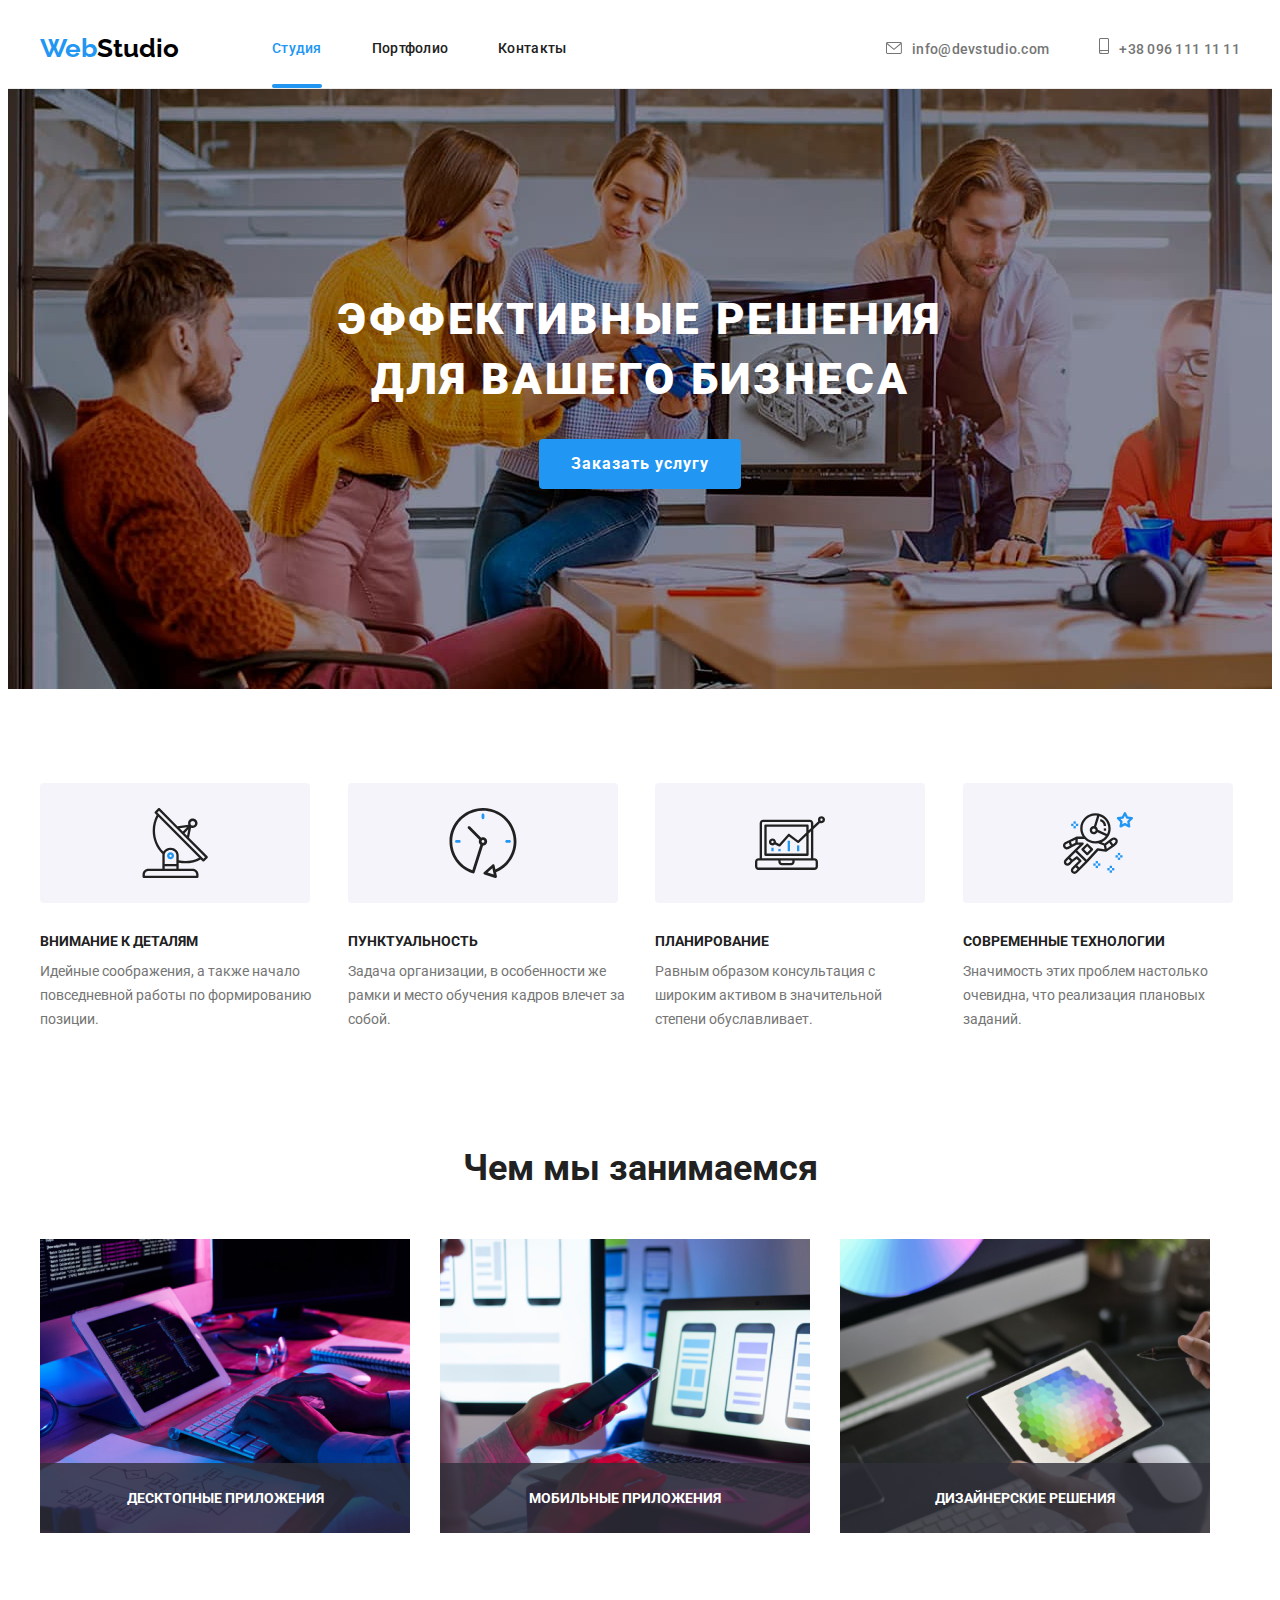
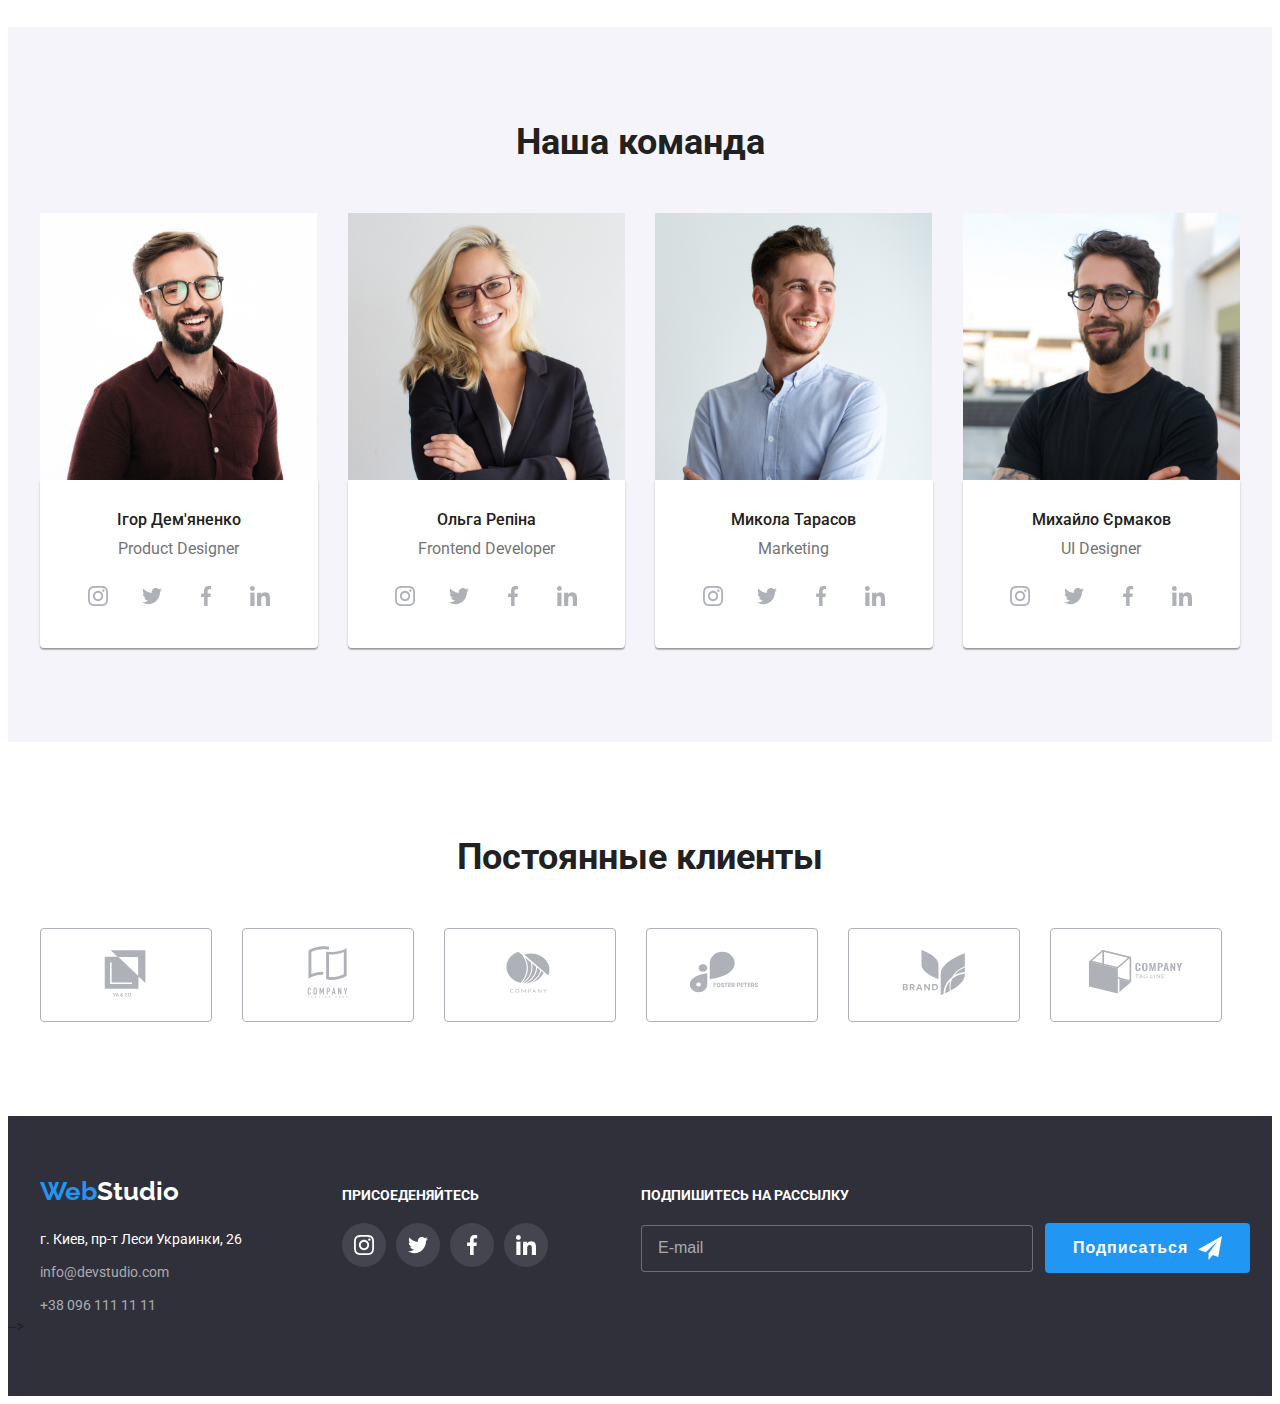
==== commit 608365f0: "commit5" ====
--- a/index.html
+++ b/index.html
@@ -50,7 +50,7 @@
             </li>
           </ul>
         </nav>
-       <!--  =================================================================== button-mobile-menu ================================================ -->
+        <!--  =================================================================== button-mobile-menu ================================================ -->
         <button type="button" class="mobile-menu-open" data-menu-open>
           <svg class="mobile-menu-open__icon" width="40" height="40">
             <use href="./img/sprite.svg#icon-menu"></use>
@@ -91,7 +91,7 @@
               <a href="" class="mobile-nav__link current link">Студия</a>
             </li>
             <li class="mobile-nav__item">
-              <a href="" class="mobile-nav__link link">Портфолио</a>
+              <a href="./portfolio.html" class="mobile-nav__link link">Портфолио</a>
             </li>
             <li class="mobile-nav__item">
               <a href="" class="mobile-nav__link link">Контакты</a>
@@ -149,7 +149,6 @@
       </section>
 
       <!--   -- ======================================================  feature section ============================================-->
-      -->
 
       <section class="section">
         <div class="container">
@@ -207,420 +206,653 @@
         </div>
       </section>
 
-    <!--   =================================================================== section info ==================================================== -->
-
-      <!--      <section class="info-section">
+      <!--   =================================================================== section info ==================================================== -->
+
+      <section class="section section-solution section-info">
         <div class="container">
-          <h2 class="info-title title">Чем мы занимаемся</h2>
-          <ul class="info-list list">
-            <li class="info-item">
-              <img
-                class="info-img"
-                src="./img/img.jpg"
-                width="370"
-                alt="Верстка"
-              />
-              <p class="info-desc">Декстопные приложения</p>
-            </li>
-            <li class="info-item">
-              <img
-                class="info-img"
-                src="./img/img1.jpg"
-                width="370"
-                alt="Дизайн"
-              />
-              <p class="info-desc">Мобильные приложения</p>
-            </li>
-            <li class="info-item">
-              <img
-                class="info-img"
-                src="./img/img2.jpg"
-                width="370"
-                alt="Маркетинг"
-              />
-              <p class="info-desc">Дизайнерские решения</p>
+          <h2 class="section__title">Чем мы занимаемся</h2>
+
+          <ul class="list solution">
+            <li class="solution__item">
+              <picture>
+                <source
+                  srcset="./img/img.jpg 1x, ../../dekstop/verstka@2x.jpg 2x"
+                  media="(min-width: 1200px)"
+                />
+                <img src="./img/img.jpg" alt="Верстка" width="370" />
+              </picture>
+
+              <div class="solution__title-wrapper">
+                <h3 class="solution__title">Десктопные приложения</h3>
+              </div>
+            </li>
+            <li class="solution__item">
+              <picture>
+                <source
+                  srcset="./img/img1.jpg 1x, ../../dekstop/disegn@2x.jpg 2x"
+                  media="(min-width: 1200px)"
+                />
+                <img src="./img/img1.jpg" alt="Дизайн" width="370" />
+              </picture>
+
+              <div class="solution__title-wrapper">
+                <h3 class="solution__title">Мобильные приложения</h3>
+              </div>
+            </li>
+            <li class="solution__item">
+              <picture>
+                <source
+                  srcset="./img/img2.jpg 1x, ../../dekstop/marketing@2x.jpg 2x"
+                  media="(min-width: 1200px)"
+                />
+                <img src="./img/img2.jpg" alt="Маркетинг" width="370" />
+              </picture>
+
+              <div class="solution__title-wrapper">
+                <h3 class="solution__title">Дизайнерские решения</h3>
+              </div>
             </li>
           </ul>
         </div>
-      </section> -->
-
-      <!--  our team -->
-
-      <!--  <section class="our-team section">
+      </section>
+
+      <!--Наша команда-->
+
+      <section class="team section">
         <div class="container">
-          <h2 class="team-title title">Наша команда</h2>
-          <ul class="team-list list">
-            <li class="team-item">
-              <img
-                class="team-img"
-                src="./img/img3.jpg"
-                width="270"
-                alt="Демьяненко"
-              />
-              <div class="team-wrapper">
-                <h3 class="team-subtitle">Игорь Демьяненко</h3>
-                <p class="team-description">Product Designer</p>
-                <ul class="team-icon-list list">
-                  <li class="team-icon-item">
-                    <a href="" class="team-link">
-                      <svg class="team-icon" width="20" height="20">
-                        <use href="./img/sprite.svg#icon-instagram"></use>
-                      </svg>
-                    </a>
-                  </li>
-                  <li class="team-icon-item">
-                    <a href="" class="team-link">
-                      <svg class="team-icon" width="20" height="20">
-                        <use href="./img/sprite.svg#icon-twitter"></use>
-                      </svg>
-                    </a>
-                  </li>
-                  <li class="team-icon-item">
-                    <a href="" class="team-link">
-                      <svg class="team-icon" width="20" height="20">
-                        <use href="./img/sprite.svg#icon-facebook"></use>
-                      </svg>
-                    </a>
-                  </li>
-                  <li class="team-icon-item">
-                    <a href="" class="team-link">
-                      <svg class="team-icon" width="20" height="20">
-                        <use href="./img/sprite.svg#icon-linkedin"></use>
-                      </svg>
-                    </a>
-                  </li>
-                </ul>
-              </div>
-            </li>
-            <li class="team-item">
-              <img
-                class="team-img"
-                src="./img/img4.jpg"
-                width="270"
-                alt="Репина"
-              />
-              <div class="team-wrapper">
-                <h3 class="team-subtitle">Ольга Репина</h3>
-                <p class="team-description">Frontend Developer</p>
-                <ul class="team-icon-list list">
-                  <li class="team-icon-item">
-                    <a href="" class="team-link">
-                      <svg class="team-icon" width="20" height="20">
-                        <use href="./img/sprite.svg#icon-instagram"></use>
-                      </svg>
-                    </a>
-                  </li>
-                  <li class="team-icon-item">
-                    <a href="" class="team-link">
-                      <svg class="team-icon" width="20" height="20">
-                        <use href="./img/sprite.svg#icon-twitter"></use>
-                      </svg>
-                    </a>
-                  </li>
-                  <li class="team-icon-item">
-                    <a href="" class="team-link">
-                      <svg class="team-icon" width="20" height="20">
-                        <use href="./img/sprite.svg#icon-facebook"></use>
-                      </svg>
-                    </a>
-                  </li>
-                  <li class="team-icon-item">
-                    <a href="" class="team-link">
-                      <svg class="team-icon" width="20" height="20">
-                        <use href="./img/sprite.svg#icon-linkedin"></use>
-                      </svg>
-                    </a>
-                  </li>
-                </ul>
-              </div>
-            </li>
-            <li class="team-item">
-              <img
-                class="team-img"
-                src="./img/img5.jpg"
-                width="270"
-                alt="Тарасов"
-              />
-              <div class="team-wrapper">
-                <h3 class="team-subtitle">Николай Тарасов</h3>
-                <p class="team-description">Marketing</p>
-                <ul class="team-icon-list list">
-                  <li class="team-icon-item">
-                    <a href="" class="team-link">
-                      <svg class="team-icon" width="20" height="20">
-                        <use href="./img/sprite.svg#icon-instagram"></use>
-                      </svg>
-                    </a>
-                  </li>
-                  <li class="team-icon-item">
-                    <a href="" class="team-link">
-                      <svg class="team-icon" width="20" height="20">
-                        <use href="./img/sprite.svg#icon-twitter"></use>
-                      </svg>
-                    </a>
-                  </li>
-                  <li class="team-icon-item">
-                    <a href="" class="team-link">
-                      <svg class="team-icon" width="20" height="20">
-                        <use href="./img/sprite.svg#icon-facebook"></use>
-                      </svg>
-                    </a>
-                  </li>
-                  <li class="team-icon-item">
-                    <a href="" class="team-link">
-                      <svg class="team-icon" width="20" height="20">
-                        <use href="./img/sprite.svg#icon-linkedin"></use>
-                      </svg>
-                    </a>
-                  </li>
-                </ul>
-              </div>
-            </li>
-            <li class="team-item">
-              <img src="./img/img6.jpg" width="270" alt="Ермаков" />
-              <div class="team-wrapper">
-                <h3 class="team-subtitle">Михаил Ермаков</h3>
-                <p class="team-description">UI Designer</p>
-                <ul class="team-icon-list list">
-                  <li class="team-icon-item">
-                    <a href="" class="team-link">
-                      <svg class="team-icon" width="20" height="20">
-                        <use href="./img/sprite.svg#icon-instagram"></use>
-                      </svg>
-                    </a>
-                  </li>
-                  <li class="team-icon-item">
-                    <a href="" class="team-link">
-                      <svg class="team-icon" width="20" height="20">
-                        <use href="./img/sprite.svg#icon-twitter"></use>
-                      </svg>
-                    </a>
-                  </li>
-                  <li class="team-icon-item">
-                    <a href="" class="team-link">
-                      <svg class="team-icon" width="20" height="20">
-                        <use href="./img/sprite.svg#icon-facebook"></use>
-                      </svg>
-                    </a>
-                  </li>
-                  <li class="team-icon-item">
-                    <a href="" class="team-link">
-                      <svg class="team-icon" width="20" height="20">
-                        <use href="./img/sprite.svg#icon-linkedin"></use>
-                      </svg>
-                    </a>
-                  </li>
-                </ul>
-              </div>
+          <h2 class="section__title">Наша команда</h2>
+          <ul class="list team__list">
+            <li class="team__item">
+              <picture>
+                <source
+                  srcset="./img/img3.jpg 1x, ./img/dekstop/igor@2x.jpg 2x"
+                  media="(min-width: 1200px)"
+                />
+                <source
+                  srcset="
+                    ./img/tablet/igor-tablet.jpg    1x,
+                    ./img/tablet/igor-tablet@2x.jpg 2x
+                  "
+                  media="(min-width: 768px)"
+                />
+                <source
+                  srcset="
+                    ./img/mobile/igor-mobile1.jpg   1x,
+                    ./img/mobile/igor-mobile@2x.jpg 2x
+                  "
+                  media="(min-width: 320px)"
+                />
+
+                <img src="./img/mobile/igor-mobile1.jpg" alt="Фото Игоря" />
+              </picture>
+              <div class="team__card">
+                                <h3 class="team__members">Ігор Дем'яненко</h3>
+                                <p class="team__position" lang="en">
+                                    Product Designer
+                                </p>
+                                <ul class="list networks">
+                                    <li>
+                                        <a class="networks__link" href="">
+                                            <svg
+                                                width="20"
+                                                height="20"
+                                                class="networks__icon"
+                                            >
+                      <use href="./img/sprite.svg#icon-instagram"></use>
+                    </svg>
+                  </a>
+                </li>
+
+                <li>
+                                        <a class="networks__link" href=""
+                                            ><svg
+                                                class="networks__icon"
+                                                width="20"
+                                                height="20"
+                                            >
+                      <use href="./img/sprite.svg#icon-twitter"></use>
+                    </svg>
+                  </a>
+                </li>
+
+                <li>
+                                        <a class="networks__link" href=""
+                                            ><svg
+                                                class="networks__icon"
+                                                width="20"
+                                                height="20"
+                                            >
+                      <use href="./img/sprite.svg#icon-facebook"></use>
+                    </svg>
+                  </a>
+                </li>
+
+                 <li>
+                                        <a class="networks__link" href=""
+                                            ><svg
+                                                class="networks__icon"
+                                                width="20"
+                                                height="20"
+                                            >
+                      <use href="./img/sprite.svg#icon-linkedin"></use>
+                    </svg>
+                  </a>
+                </li>
+              </ul>
+            </li>
+
+              <li class="team__item">
+                            <picture>
+                                <source
+                  srcset="./img/img4.jpg 1x, ./img/dekstop/olga@2x.jpg 2x"
+                  media="(min-width: 1200px)"
+                />
+                <source
+                  srcset="
+                   ./img/tablet/olga-tablet.jpg 1x,
+                    ./img/tablet/olga-tablet@2x.jpg 2x
+                  "
+                  media="(min-width: 768px)"
+                />
+                <source
+                  srcset="/img/mobile/olga-mobile1.jpg. 1x, ./img/mobile/olga-mobile@2x.jpg 2x"
+                  media="(min-width: 320px)"
+                />
+
+                <img src="./img/mobile/olga-mobile1.jpg" alt="Фото Ольга" />
+              </picture>
+              <div class="team__card">
+                                <h3 class="team__members">Ольга Репіна</h3>
+                                <p class="team__position" lang="en">
+                                    Frontend Developer
+                                </p>
+                                <ul class="list networks">
+                                    <li>
+                                        <a class="networks__link" href="">
+                                            <svg
+                                                width="20"
+                                                height="20"
+                                                class="networks__icon"
+                                            >
+                      <use href="./img/sprite.svg#icon-instagram"></use>
+                    </svg>
+                  </a>
+                </li>
+
+                  <li>
+                                        <a class="networks__link" href=""
+                                            ><svg
+                                                class="networks__icon"
+                                                width="20"
+                                                height="20"
+                                            >
+                      <use href="./img/sprite.svg#icon-twitter"></use>
+                    </svg>
+                  </a>
+                </li>
+
+                 <li>
+                                        <a class="networks__link" href=""
+                                            ><svg
+                                                class="networks__icon"
+                                                width="20"
+                                                height="20"
+                                            >
+                      <use href="./img/sprite.svg#icon-facebook"></use>
+                    </svg>
+                  </a>
+                </li>
+
+                 <li>
+                                        <a class="networks__link" href=""
+                                            ><svg
+                                                class="networks__icon"
+                                                width="20"
+                                                height="20"
+                                            >
+                      <use href="./img/sprite.svg#icon-linkedin"></use>
+                    </svg>
+                  </a>
+                </li>
+              </ul>
+            </li>
+
+             <li class="team__item">
+              <picture>
+                <source
+                  srcset="./img/img5.jpg 1x, ./img/dekstop/nikolay@2x.jpg 2x"
+                  media="(min-width: 1200px)"
+                />
+                <source
+                  srcset="./img/tablet/nikolay-tablet.jpg 1x, ./img/tablet/nikolay-tablet@2x.jpg 2x"
+                  media="(min-width: 768px)"
+                />
+                <source
+                  srcset="./img/mobile/nikolay-mobile1.jpg 1x, ./img/mobile/nikolay-mobile@2x.jpg 2x"
+                  media="(min-width: 320px)"
+                />
+
+                <img src="./img/mobile/nikolay-mobile1.jpg" alt="Фото Коля" />
+              </picture>
+              <div class="team__card">
+                                <h3 class="team__members">Микола Тарасов</h3>
+                                <p class="team__position" lang="en">
+                                    Marketing
+                                </p>
+                                <ul class="list networks">
+                                    <li>
+                                        <a class="networks__link" href="">
+                                            <svg
+                                                width="20"
+                                                height="20"
+                                                class="networks__icon"
+                                            >
+                      <use href="./img/sprite.svg#icon-instagram"></use>
+                    </svg>
+                  </a>
+                </li>
+
+                 <li>
+                                        <a class="networks__link" href=""
+                                            ><svg
+                                                class="networks__icon"
+                                                width="20"
+                                                height="20"
+                                            >
+                      <use href="./img/sprite.svg#icon-twitter"></use>
+                    </svg>
+                  </a>
+                </li>
+
+                <li>
+                                        <a class="networks__link" href=""
+                                            ><svg
+                                                class="networks__icon"
+                                                width="20"
+                                                height="20"
+                                            >
+                      <use href="./img/sprite.svg#icon-facebook"></use>
+                    </svg>
+                  </a>
+                </li>
+
+                  <li>
+                                        <a class="networks__link" href=""
+                                            ><svg
+                                                class="networks__icon"
+                                                width="20"
+                                                height="20"
+                                            >
+                      <use href="./img/sprite.svg#icon-linkedin"></use>
+                    </svg>
+                  </a>
+                </li>
+              </ul>
+            </li>
+
+               <li class="team__item">
+              <picture>
+                <source
+                  srcset="./img/img6.jpg 1x, ./img/dekstop/misha@2x.jpg 2x"
+                  media="(min-width: 1200px)"
+                />
+                <source
+                  srcset="
+                    ./img/tablet/misha-tablet.jpg 1x, ./img/tablet/misha-tablet@2x.jpg 2x"
+                  media="(min-width: 768px)"
+                />
+                <source
+                  srcset="./img/mobile/misha-mobile1.jpg 1x, ./img/mobile/misha-mobile@2x.jpg 2x"
+                  media="(min-width: 320px)"
+                />
+
+                <img src="./img/mobile/misha-mobile1.jpg" alt="Фото Миша" />
+              </picture>
+              <div class="team__card">
+                                <h3 class="team__members">Михайло Єрмаков</h3>
+                                <p class="team__position" lang="en">
+                                    UI Designer
+                                </p>
+                                <ul class="list networks">
+                                    <li>
+                                        <a class="networks__link" href="">
+                                            <svg
+                                                width="20"
+                                                height="20"
+                                                class="networks__icon"
+                                            >
+                      <use href="./img/sprite.svg#icon-instagram"></use>
+                    </svg>
+                  </a>
+                </li>
+
+                 <li>
+                                        <a class="networks__link" href=""
+                                            ><svg
+                                                class="networks__icon"
+                                                width="20"
+                                                height="20"
+                                            >
+                      <use href="./img/sprite.svg#icon-twitter"></use>
+                    </svg>
+                  </a>
+                </li>
+
+                 <li>
+                                        <a class="networks__link" href=""
+                                            ><svg
+                                                class="networks__icon"
+                                                width="20"
+                                                height="20"
+                                            >
+                      <use href="./img/sprite.svg#icon-facebook"></use>
+                    </svg>
+                  </a>
+                </li>
+
+                  <li>
+                                        <a class="networks__link" href=""
+                                            ><svg
+                                                class="networks__icon"
+                                                width="20"
+                                                height="20"
+                                            >
+                      <use href="./img/sprite.svg#icon-linkedin"></use>
+                    </svg>
+                  </a>
+                </li>
+              </ul>
             </li>
           </ul>
         </div>
-      </section> -->
-    </main>
-
-    <!-- ====================Clients ============================ -->
-    <!--  <section class="clients">
-      <div class="container">
-        <h2 class="clients-tittle">Постоянные клиенты</h2>
-        <ul class="clients-list list">
-          <li class="clients-item">
-            <a
-              class="clients-icon"
-              href=""
-              target="_blank"
-              rel="noreferrer noopener"
-              aria-label="icon-Logo"
-            >
-              <svg class="clients-link" width="106px" height="60px">
-                <use href="./img/sprite.svg#icon-Logo"></use>
-              </svg>
-            </a>
-          </li>
-          <li class="clients-item">
-            <a
-              class="clients-icon"
-              class="clients-icon"
-              href=""
-              target="_blank"
-              rel="noreferrer noopener"
-              aria-label="icon-Logo1"
-            >
-              <svg class="clients-link" width="106px" height="60px">
-                <use href="./img/sprite.svg#icon-Logo1"></use>
-              </svg>
-            </a>
-          </li>
-          <li class="clients-item">
-            <a
-              class="clients-icon"
-              class="clients-icon"
-              href=""
-              target="_blank"
-              rel="noreferrer noopener"
-              aria-label="icon-Logo2"
-            >
-              <svg class="clients-link" width="106px" height="60px">
-                <use href="./img/sprite.svg#icon-Logo2"></use>
-              </svg>
-            </a>
-          </li>
-          <li class="clients-item">
-            <a
-              class="clients-icon"
-              class="clients-icon"
-              href=""
-              target="_blank"
-              rel="noreferrer noopener"
-              aria-label="icon-Logo3"
-            >
-              <svg class="clients-link" width="106px" height="60px">
-                <use href="./img/sprite.svg#icon-Logo3"></use>
-              </svg>
-            </a>
-          </li>
-          <li class="clients-item">
-            <a
-              class="clients-icon"
-              class="clients-icon"
-              href=""
-              target="_blank"
-              rel="noreferrer noopener"
-              aria-label="icon-Logo4"
-            >
-              <svg class="clients-link" width="106px" height="60px">
-                <use href="./img/sprite.svg#icon-Logo4"></use>
-              </svg>
-            </a>
-          </li>
-          <li class="clients-item">
-            <a
-              class="clients-icon"
-              class="clients-icon"
-              href=""
-              target="_blank"
-              rel="noreferrer noopener"
-              aria-label="icon-Logo5"
-            >
-              <svg class="clients-link" width="106px" height="60px">
-                <use href="./img/sprite.svg#icon-Logo5"></use>
-              </svg>
-            </a>
-          </li>
-        </ul>
-      </div>
-    </section> -->
-
-    <!-- .footer -->
-    <!-- 
-    <footer class="footer">
-      <div class="footer-container container">
-        <div class="footer-connecting">
-          <a href="/" class="link footer-logo"
-            ><span class="logo-title">Web</span>Studio</a
-          >
-          <address class="footer-address">
-            <ul class="footer-adress__list list">
-              <li class="footer-adress__item">
-                <a
-                  class="link footer-adress__map"
-                  href="https://goo.gl/maps/JHtLggVv29iKPNGR7"
-                  target="_blank"
-                  rel="noreferrer noopener"
-                  >г. Киев, пр-т Леси Украинки, 26</a
-                >
-              </li>
-              <li class="footer-adress__item">
-                <a
-                  class="link footer-adress__mail"
-                  href="mailto:info@devstudio.com"
-                  >info@devstudio.com</a
-                >
-              </li>
-              <li class="footer-adress__item">
-                <a class="link footer-adress__phone" href="tel:+380961111111"
-                  >+38 096 111 11 11</a
-                >
-              </li>
-            </ul>
-          </address>
-        </div>
-        <div class="footer-social">
-          <p class="footer-social__subtitle">присоединяйтесь</p>
-          <ul class="footer-social__list list">
-            <li class="footer-social__item">
-              <a
-                class="footer-social__link"
-                href=""
-                target="_blank"
-                rel="noreferrer noopener"
-                aria-label="instagram"
-              >
-                <svg class="footer-social__icon" width="20px" height="20px">
-                  <use href="./img/sprite.svg#icon-instagram"></use>
-                </svg>
-              </a>
-            </li>
-            <li class="footer-social__item"">
-              <a
-                class="footer-social__link"
-                href=""
-                target="_blank"
-                rel="noreferrer noopener"
-                aria-label="twitter"
-              >
-                <svg class="footer-social__icon" width="20px" height="20px">
-                  <use href="./img/sprite.svg#icon-twitter"></use>
-                </svg>
-              </a>
-            </li>
-            <li class="footer-social__item">
-              <a
-                class="footer-social__link"
-                href=""
-                target="_blank"
-                rel="noreferrer noopener"
-                aria-label="facebook"
-              >
-                <svg class="footer-social__icon" width="20px" height="20px">
-                  <use href="./img/sprite.svg#icon-facebook"></use>
-                </svg>
-              </a>
-            </li>
-            <li class="footer-social__item">
-              <a
-                class="footer-social__link"
-                href=""
-                target="_blank"
-                rel="noreferrer noopener"
-                aria-label="linkedin"
-              >
-                <svg class="footer-social__icon" width="20px" height="20px">
-                  <use href="./img/sprite.svg#icon-linkedin"></use>
-                </svg>
-              </a>
-            </li>
-          </ul>
-        </div>
-        <div class="footer-subscribe">
-          <p class="footer-subscribe__text">Подпишись на рассылку</p>
-          <form class="footer-subscribe__form">
-            <input
-              class="footer-subscribe__input"
-              type="email"
-              name="email"
-              placeholder="E-mail"
-              required
-            />
-            <button class="subscribe__btn" type="submit">
-              Подписаться
-              <svg class="footer-subscribe__icon" width="24" height="24">
-                <use href="./img/sprite.svg#icon-icon_send"></use>
-              </svg>
-            </button>
-          </form>
-        </div>
-      </div>
-    </footer>
+      </section>
+    
+
+
+<!-- ================================================ clients ======================== -->
+<section class="section">
+                <div class="container">
+                    <h2 class="section__title">Постоянные клиенты</h2>
+                    <ul class="list clients">
+                        <li class="clients__item">
+                            <a class="clients__link" href="">
+                                <svg class="clients__icon">
+                                    <use
+                                        href="./img/sprite.svg#icon-Logo"
+                                    ></use>
+                                </svg>
+                            </a>
+                        </li>
+                        <li class="clients__item">
+                            <a class="clients__link" href="">
+                                <svg class="clients__icon">
+                                    <use
+                                        href="./img/sprite.svg#icon-Logo1"
+                                    ></use>
+                                </svg>
+                            </a>
+                        </li>
+
+                        <li class="clients__item">
+                            <a class="clients__link" href="">
+                                <svg class="clients__icon">
+                                    <use
+                                        href="./img/sprite.svg#icon-Logo2"
+                                    ></use>
+                                </svg>
+                            </a>
+                        </li>
+                        <li class="clients__item">
+                            <a class="clients__link" href="">
+                                <svg class="clients__icon">
+                                    <use
+                                        href="./img/sprite.svg#icon-Logo3"
+                                    ></use>
+                                </svg>
+                            </a>
+                        </li>
+                        <li class="clients__item">
+                            <a class="clients__link" href="">
+                                <svg class="clients__icon">
+                                    <use
+                                        href="./img/sprite.svg#icon-Logo4"
+                                    ></use>
+                                </svg>
+                            </a>
+                        </li>
+                        <li class="clients__item">
+                            <a class="clients__link" href="">
+                                <svg class="clients__icon">
+                                    <use
+                                        href="./img/sprite.svg#icon-Logo5"
+                                    ></use>
+                                </svg>
+                            </a>
+                        </li>
+                    </ul>
+                </div>
+            </section>
+          </main>
+
+         <!--  ================================================================== footer ========================================================== -->
+    
+        <footer class="section footer">
+            <div class="container container--add">
+                <div class="addressWrapper">
+                    <a lang="en" class="link logo logo--inFooter" href=""
+                        >Web<span
+                            class="logo__wordSecond logo__second--colorOnDark"
+                            >Studio</span
+                        >
+                    </a>
+                    <address>
+                        <ul class="list address">
+                            <li class="address__item">
+                                <a
+                                    class="link address__link"
+                                    href="https://goo.gl/maps/ThC7kSxC5snsgzDNA"
+                                    target="_blank"
+                                    rel="noopener noreferrer"
+                                    >г. Киев, пр-т Леси Украинки, 26</a
+                                >
+                            </li>
+                            <li class="address__item">
+                                <a
+                                    class="link address__link address__link--color"
+                                    href="mailto:info@devstudio.com"
+                                    >info@devstudio.com</a
+                                >
+                            </li>
+                            <li class="address__item">
+                                <a
+                                    class="link address__link address__link--color"
+                                    href="tel:+380961111111"
+                                    >+38 096 111 11 11</a
+                                >
+                            </li>
+                        </ul>
+                    </address>
+                </div>
+                <div class="footer__networksWrapper">
+                    <h2 class="footer__subtitle">присоеденяйтесь</h2>
+                    <ul class="list networks">
+                        <li>
+                            <a
+                                class="networks__link networks__link--bg"
+                                href=""
+                            >
+                                <svg
+                                    width="20"
+                                    height="20"
+                                    class="networks__icon networks__icon--color"
+                                >
+                                    <use
+                                        href="./img/sprite.svg#icon-instagram"
+                                    ></use>
+                                </svg>
+                            </a>
+                        </li>
+                        <li>
+                            <a class="networks__link networks__link--bg" href=""
+                                ><svg
+                                    class="networks__icon networks__icon--color"
+                                    width="20"
+                                    height="20"
+                                >
+                                    <use
+                                        href="./img/sprite.svg#icon-twitter"
+                                    ></use></svg
+                            ></a>
+                        </li>
+                        <li>
+                            <a class="networks__link networks__link--bg" href=""
+                                ><svg
+                                    class="networks__icon networks__icon--color"
+                                    width="20"
+                                    height="20"
+                                >
+                                    <use
+                                        href="./img/sprite.svg#icon-facebook"
+                                    ></use></svg
+                            ></a>
+                        </li>
+                        <li>
+                            <a class="networks__link networks__link--bg" href=""
+                                ><svg
+                                    class="networks__icon networks__icon--color"
+                                    width="20"
+                                    height="20"
+                                >
+                                    <use
+                                        href="./img/sprite.svg#icon-linkedin"
+                                    ></use></svg
+                            ></a>
+                        </li>
+                    </ul>
+                </div>
+                <div class="subscription">
+                    <p class="subscription__offer">Подпишитесь на рассылку</p>
+                    <form class="subscribeForm">
+                        <label>
+                            <input
+                                name="subscribeForm_input"
+                                type="email"
+                                class="subscribeForm__input"
+                                placeholder="E-mail"
+                                required
+                            />
+                        </label>
+                        <button type="submit" class="subscribeForm__btn">
+                            <span>Подписаться</span>
+                            <svg
+                                width="24"
+                                height="24"
+                                class="subscribeForm__icon"
+                            >
+                                <use href="./img/sprite.svg#icon-icon_send"></use>
+                            </svg>
+                        </button>
+                    </form>
+                </div>
+            </div>
+
+<!-- ======================================================================= modal =========================================================== -->
+<!-- 
+             <div class="backdrop is-hidden" data-modal>
+            <div class="modal">
+                <button type="button" class="btnClose" data-modal-close>
+                    <svg width="18" height="18">
+                        <use href="./images/icons.svg#icon-close"></use>
+                    </svg>
+                </button>
+                <p class="modal__discription">
+                    Оставьте свои данные, мы вам перезвоним
+                </p>
+                <form class="modalForm">
+                    <label class="modalForm__label">
+                        <span class="modalForm__inputName">Имя</span>
+                        <span class="modalForm__inputWrapper">
+                            <input
+                                name="user_name"
+                                type="text"
+                                class="modalForm__input"
+                                required
+                                pattern="^[A-Za-zА-Яа-яІіЇї]+$"
+                            />
+                            <svg class="modalForm__icon" width="18" height="18">
+                                <use
+                                    href="./images/icons.svg#icon-person"
+                                ></use>
+                            </svg>
+                        </span>
+                    </label>
+
+                    <label class="modalForm__label">
+                        <span class="modalForm__inputName">Телефон</span>
+                        <span class="modalForm__inputWrapper">
+                            <input
+                                type="tel"
+                                name="user_phone"
+                                class="modalForm__input"
+                                required
+                                pattern="[0-9]{3}-[0-9]{3}-[0-9]{2}-[0-9]{2}"
+                                title="XXX-XXX-XX-XX"
+                            />
+                            <svg class="modalForm__icon" width="18" height="18">
+                                <use href="./images/icons.svg#icon-phone"></use>
+                            </svg>
+                        </span>
+                    </label>
+                    <label class="modalForm__label">
+                        <span class="modalForm__inputName">Почта</span>
+                        <span class="modalForm__inputWrapper">
+                            <input
+                                type="email"
+                                name="user_email"
+                                class="modalForm__input"
+                                required
+                            />
+                            <svg class="modalForm__icon" width="18" height="18">
+                                <use href="./images/icons.svg#icon-email"></use>
+                            </svg>
+                        </span>
+                    </label>
+                    <label>
+                        <span class="modalForm__inputName">Коментарии</span>
+                        <textarea
+                            class="modalForm__message"
+                            name="user_message"
+                            placeholder="Введіть текст"
+                        ></textarea>
+                    </label>
+
+                    <input
+                        id="checkbox"
+                        type="checkbox"
+                        name="user-agree"
+                        class="modalForm__checkBox visually-hidden"
+                    />
+                    <label for="checkbox" class="modalForm__checkBoxText">
+                        Погоджуюся з розсилкою та приймаю&nbsp;
+                        <a href="" class="modalForm__link">Умови договору</a>
+                    </label>
+
+                    <button
+                        class="modalButton modalButton--inWindow"
+                        type="submit"
+                    >
+                        Відправити
+                    </button>
+                </form>
+            </div>
+        </div> -->
+
+
+     
+
+  
+
+    
     <div class="backdrop is-hidden" data-modal>
       <div class="modal">
         <button type="button" class="modal-close-buttom" data-modal-close>
@@ -693,7 +925,7 @@
         </form>
       </div>
     </div>
-    
+
     <script src="./js/modal.js"></script> -->
     <script src="./js/mobile-menu.js"></script>
   </body>
--- a/css/main.min.css
+++ b/css/main.min.css
@@ -1 +1 @@
-:root{--primary-text-color: #212121;--secondary-text-color: #757575;--accent-color: #2196f3;--address-text-color: rgba(255, 255, 255, 0.6);--main-color: #ffffff;--secondary-color: #000000;--secondary-bg-color: #f5f4fa;--accent-background-color: #2f303a;--icon-color-light: #afb1b8}.visually-hidden{position:absolute;white-space:nowrap;width:1px;height:1px;overflow:hidden;border:0;padding:0;clip:rect(0 0 0 0);clip-path:inset(50%);margin:-1px}.form-checkbox,.modal-close-buttom,.footer-social__link{display:flex;justify-content:center;align-items:center}h1,h2,h3,h4,h5,p{margin-top:0;margin-bottom:0}ul,ol{margin-top:0;margin-bottom:0;padding-left:0}img{display:block;max-width:100%;height:auto}body{color:var(--primary-text-color);font-family:Roboto,sans-serif}button{cursor:pointer}.section{padding-top:60px;padding-bottom:60px}.section__title{font-size:28px;font-weight:700;line-height:1.1785714286;text-align:center;color:var(--primary-text-color);margin-bottom:30px}@media screen and (min-width: 1200px){.section{padding-top:94px;padding-bottom:94px}.section__title{font-size:36px;font-weight:700;line-height:1.1666666667;margin-bottom:50px}}.title{margin-bottom:50px}.list{list-style:none;margin:0;padding:0}.link{text-decoration:none}.container{width:100%;padding-left:15px;padding-right:15px}@media screen and (min-width: 480px){.container{width:480px;margin-left:auto;margin-right:auto}}@media screen and (min-width: 768px){.container{width:720px}}@media screen and (min-width: 1200px){.container{width:1200px}}@media screen and (max-width: 767px){.nav__menu,.contacts{display:none}.mobile-menu-open{background-color:rgba(0,0,0,0);border:none;padding:0;line-height:0}}.header{border-bottom:1px solid #ececec}.header__container{display:flex;justify-content:space-between;align-items:center;padding-top:10px;padding-bottom:10px}@media screen and (min-width: 768px){.mobile-menu-open{display:none}.header__container{padding-bottom:0;padding-top:0}.nav,.nav__menu{display:flex;align-items:center}.nav__item:not(:last-child){margin-right:50px}.nav__link{position:relative;font-size:14px;font-weight:500;line-height:1.1428571429;letter-spacing:.02em;color:var(--primary-text-color);display:block;transition:color 250ms cubic-bezier(0.4, 0, 0.2, 1)}.nav__link:hover,.nav__link:focus{color:var(--accent-color)}.nav .nav__link.current{color:var(--accent-color)}.nav__link.current::after{position:absolute;bottom:0;content:"";width:100%;height:4px;display:block;background-color:var(--accent-color);border-radius:2px}.nav__link--clickableArea{padding-top:32px;padding-bottom:32px}.contacts__link{font-size:14px;font-weight:500;line-height:1.1428571429;letter-spacing:.02em;color:var(--secondary-text-color);transition:color 250ms cubic-bezier(0.4, 0, 0.2, 1)}.contacts__link:hover,.contacts__link:focus{color:var(--accent-color)}.envelope,.phone{margin-right:8px;fill:currentColor}}@media screen and (max-width: 1199px){.envelope{width:14px;height:10px}.phone{width:10px;height:14px}.contacts__item:not(:last-child){margin-bottom:10px}}@media screen and (min-width: 1200px){.contacts{display:flex;align-items:center}.contacts__item:not(:last-child){margin-right:50px}.contacts__link--clickableArea{padding-top:32px;padding-bottom:32px}.envelope,.phone{margin-right:10px}.contacts__link{font-size:14px;font-weight:500;line-height:1.1428571429;margin-left:auto}}.logo{font-family:"Raleway",sans-serif;font-size:24px;font-weight:700;line-height:1.1666666667;color:var(--accent-color)}.logo__second{color:var(--secondary-color)}@media screen and (min-width: 768px){.logo{margin-right:87px}}@media screen and (min-width: 1200px){.logo{font-size:26px;font-weight:700;line-height:1.1738461538;margin-right:93px}}.hero{background-color:#c4c4c4;padding:118px 0;background-image:linear-gradient(rgba(47, 48, 58, 0.4), rgba(47, 48, 58, 0.4)),url(../../img/heromob.jpg);background-size:cover}.hero-title{max-width:360px;margin:0 auto;font-size:26px;font-weight:900;line-height:1.6153846154;text-align:center;letter-spacing:.06em;text-transform:uppercase;color:var(--main-color);margin-bottom:30px}@media screen and (min-device-pixel-ratio: 2)and (max-width: 767px),screen and (min-resolution: 192dpi)and (max-width: 767px),screen and (min-resolution: 2dppx)and (max-width: 767px){.hero{background-image:url(../../img/heromob@2x.jpg)}}@media screen and (min-width: 768px){.hero{background-image:url(../../img/tablet/header-tablet.jpg)}}@media screen and (min-device-pixel-ratio: 2)and (min-width: 768px),screen and (min-resolution: 192dpi)and (min-width: 768px),screen and (min-resolution: 2dppx)and (min-width: 768px){.hero{background-image:url(../../img/tablet/header-tablet@2x.jpg)}}@media screen and (min-width: 1200px){.hero{background-image:url("../../img/hero.jpg")}.hero{padding:200px 0}.hero-title{max-width:650px;font-size:44px;font-weight:900;line-height:1.3636363636}}@media screen and (min-device-pixel-ratio: 2)and (min-width: 1200px),screen and (min-resolution: 192dpi)and (min-width: 1200px),screen and (min-resolution: 2dppx)and (min-width: 1200px){.hero{background-image:url("../../img/dekstop/hero@2x.jpg")}}.features__icons{display:flex;justify-content:center;align-items:center;width:100%;height:120px;background-color:#f5f4fa;margin-bottom:30px;border-radius:4px}.features__subtitle{font-size:14px;font-weight:700;line-height:1.1428571429;text-transform:uppercase;text-align:center;color:var(--primary-text-color);margin-bottom:10px}.features__descr{font-size:14px;font-weight:400;line-height:1.7142857143;color:var(--secondary-text-color)}@media screen and (max-width: 767px){.features__item:not(:last-child){margin-bottom:30px}}@media screen and (min-width: 768px){.features__icons{width:354px;height:120px}.features{display:flex;flex-wrap:wrap;gap:30px}.features__subtitle{text-align:start}.features__item{display:block}.features__descr{max-width:354px}}@media screen and (min-width: 1200px){.features{justify-content:center;align-items:center;flex-wrap:nowrap}.features__subtitle{font-size:14px;font-weight:700;line-height:1.1428571429}.features__icons{width:270px;height:120px}.features__item{min-height:270px}}.info-list{position:relative;display:flex;gap:30px;flex-wrap:wrap}.info-title,.team-title{font-size:36px;font-weight:700;line-height:1.1666666667;text-align:center;letter-spacing:.03em}.info-section{padding-top:0;padding-bottom:94px}.info-desc{position:absolute;bottom:0;width:370px;height:70px;padding:27px 82px;color:var(--main-color);background-color:rgba(47,48,58,.8);box-shadow:0px 4px 4px rgba(0,0,0,.25),0px 4px 4px rgba(0,0,0,.25);font-size:14px;font-weight:700;line-height:1.1428571429;text-align:center;letter-spacing:.03em;text-transform:uppercase}.our-team{background-color:var(--secondary-bg-color)}.team-list{display:flex;gap:30px;flex-wrap:wrap}.team-item{box-shadow:0px 2px 1px 0px rgba(0,0,0,.2),0px 1px 1px 0px rgba(0,0,0,.14)}.team-subtitle{margin-bottom:10px;color:var(--primary-text-color);font-size:16px;font-weight:500;line-height:1.1875;text-align:center;letter-spacing:.03em}.team-icon-list{display:flex;gap:10px;justify-content:center}.team-link{fill:var(--icon-color-light);display:inline-flex;border-radius:50%;width:44px;height:44px;justify-content:center;align-items:center;transition:fill 250ms cubic-bezier(0.4, 0, 0.2, 1),background-color 250ms cubic-bezier(0.4, 0, 0.2, 1)}.team-link:hover,.team-link:focus{fill:var(--main-color);background-color:var(--accent-color);border-radius:50%}.team-description{color:var(--secondary-text-color);font-size:16px;line-height:1.19;text-align:center;letter-spacing:.03em;margin-bottom:16px}.team-wrapper{padding-top:30px;padding-bottom:30px;padding-right:5px;padding-left:5px;background-color:var(--main-color);border:1px solid #ececec}.clients{padding-top:94px;padding-bottom:94px}.clients-tittle{margin-bottom:50px;font-size:36px;font-weight:700;line-height:1.1666666667;text-align:center;letter-spacing:.03em}.clients-list{display:flex;gap:30px}.clients-icon{fill:var(--icon-color-light);display:inline-flex;justify-content:center;align-items:center;width:170px;height:92px;border:1px solid #afb1b8;border-radius:4px;transition:fill 250ms cubic-bezier(0.4, 0, 0.2, 1),border 250ms cubic-bezier(0.4, 0, 0.2, 1)}.clients-icon:hover,.clients-icon:focus{fill:var(--accent-color)}.clients-icon:hover{border:1px solid var(--accent-color)}.footer{background-color:var(--accent-background-color);padding-top:60px;padding-bottom:60px;margin:auto}.footer-conteiner{display:flex}.footer-logo{display:block;margin-bottom:20px;color:var(--main-color);font-family:"Raleway",sans-serif;font-size:26px;font-weight:700;line-height:1.1923076923;letter-spacing:.03em}.logo-title{color:var(--accent-color)}.footer-adress__list{font-style:normal}.footer-adress__item{margin-bottom:9px}.footer-adress__item:last-child{margin-bottom:0}.footer-social__item:not(:last-child){margin-right:10px}.footer-adress__map{color:var(--main-color);font-size:14px;line-height:1.72;letter-spacing:.03em;transition:color 250ms cubic-bezier(0.4, 0, 0.2, 1)}.footer-adress__map:hover,.footer-adress__map:focus{color:var(--accent-color)}.footer-adress__mail,.footer-adress__phone{color:var(--address-text-color);font-size:14px;line-height:1.72;letter-spacing:.03em;transition:color 250ms cubic-bezier(0.4, 0, 0.2, 1)}.footer-adress__mail:hover,.footer-adress__mail:focus,.footer-adress__phone:hover,.footer-adress__phone:focus{color:var(--accent-color)}.footer-social__subtitle{margin-bottom:20px;color:var(--main-color);font-size:14px;font-weight:700;line-height:1.1428571429;letter-spacing:.03em;text-transform:uppercase}.footer-social{margin-left:70px;padding-top:12px;margin-right:93px}.footer-social__list{display:flex;align-items:center;margin-top:16px;margin-right:10px}.footer-social__link{fill:var(--secondary-text-coor);width:44px;height:44px;background-color:rgba(255,255,255,.1);border-radius:50%;transition:background-color 250ms cubic-bezier(0.4, 0, 0.2, 1)}.footer-social__link:hover,.footer-social__link:focus{background-color:var(--accent-color)}.footer-social__icon{fill:var(--main-color)}.footer-subscribe{display:inline-block}.footer-subscribe__icon{margin-left:10px}.footer-subscribe__form{display:flex;gap:12px}.footer-subscribe__input{width:358px;height:50px;padding:15px 16px;outline:none;border-radius:4px;background-color:rgba(0,0,0,0);border:1px solid rgba(255,255,255,.3);color:var(--main-color);transition:border 250ms cubic-bezier(0.4, 0, 0.2, 1)}.footer-subscribe__text{display:inline-block;margin-bottom:20px;padding-top:12px;font-size:14px;font-weight:700;line-height:1.1428571429;letter-spacing:.03em;text-transform:uppercase;color:var(--main-color)}.portfolio{padding-top:94px;padding-bottom:94px}.portfolio-btn-list{display:flex;gap:8px;justify-content:center;margin-bottom:50px}.portfolio-btn{padding:6px 22px;color:var(--secondary-color);background-color:var(--secondary-bg-color);font-family:inherit;border:none;cursor:pointer;font-size:16px;font-weight:500;line-height:1.625;letter-spacing:.03em;border-radius:4px;transition:background-color 250ms cubic-bezier(0.4, 0, 0.2, 1)}.portfolio-btn:hover,.portfolio-btn:focus{color:var(--main-color);background-color:var(--accent-color);box-shadow:0px 4px 4px rgba(0,0,0,.25)}.portfolio-btn:hover,.portfolio-btn:focus{color:var(--main-color);background-color:var(--accent-color)}.portfolio-item:hover{box-shadow:0px 4px 4px 0px rgba(0,0,0,.25);cursor:pointer}.portfolio-list{display:flex;flex-wrap:wrap;gap:30px}.portfolio-item__wrapper{padding:20px 24px;background-color:var(--main-color);border:1px solid #ececec;border-top:none;min-width:322px}.portfolio-overlay__thumb{position:relative;overflow:hidden}.portfolio-item__title{font-size:18px;font-weight:700;line-height:2;letter-spacing:.06em;margin-bottom:4px}.portfolio-item__desc{color:var(--secondary-text-color);font-size:15px;font-weight:400;line-height:2;letter-spacing:.03em}.portfolio__overlay{position:absolute;width:100%;height:100%;left:0;top:0;overflow:auto;transform:translate(0, 100%);transition:transform 250ms cubic-bezier(0.4, 0, 0.2, 1),opacity 250ms cubic-bezier(0.4, 0, 0.2, 1);background-color:rgba(33,150,243,.9);font-size:18px;color:var(--main-color);letter-spacing:.03em;line-height:1.56;padding-top:63px;padding-bottom:63px;padding-left:24px;padding-right:24px}.portfolio-item:hover .portfolio__overlay{opacity:1;transform:translate(0, 0)}.backdrop{position:fixed;top:0;left:0;width:100%;height:100%;background:rgba(0,0,0,.2);z-index:100;opacity:1;transition:opacity 250ms cubic-bezier(0.4, 0, 0.2, 1),visibility 250ms cubic-bezier(0.4, 0, 0.2, 1)}.backdrop.is-hidden{opacity:0;visibility:hidden;pointer-events:none}.hero-button{display:block;margin-left:auto;margin-right:auto;min-width:200px;min-height:50px;padding:10px 32px;border-radius:4px;color:var(--main-color);font-family:inherit;background-color:var(--accent-color);border:none;cursor:pointer;font-size:16px;font-weight:700;line-height:1.875;letter-spacing:.06em;transition:color 500ms cubic-bezier(0.4, 0, 0.2, 1)}.subscribe__btn{width:200px;height:50px;padding:10px 28px;font-family:"Roboto";font-style:normal;font-weight:700;line-height:1,88;display:flex;align-items:center;text-align:center;letter-spacing:.06em;color:var(--main-color);background-color:var(--accent-color);border:none;border-radius:4px;transition:border-color 250ms cubic-bezier(0.4, 0, 0.2, 1)}.modal{position:absolute;width:528px;height:580px;top:50%;left:50%;transform:translate(-50%, -50%) scale(1);background-color:var(--main-color);opacity:1;transition:transform 250ms cubic-bezier(0.4, 0, 0.2, 1),opacity 250ms cubic-bezier(0.4, 0, 0.2, 1);padding:40px}.modal-title{display:block;width:auto;margin-bottom:12px;font-family:"Roboto";font-style:normal;font-size:20px;font-weight:700;line-height:1.15;text-align:center;letter-spacing:.03em}.modal-close-buttom{position:absolute;top:8px;right:8px;width:30px;height:30px;border-radius:50%;background-color:rgba(0,0,0,0);border:1px solid rgba(0,0,0,.1);padding:0;transition:border-color 250ms cubic-bezier(0.4, 0, 0.2, 1)}.modal-close-buttom:hover,.modal-close-buttom:focus{border-color:var(--accent-color)}.modal-close-button-icon{transition:fill 250ms cubic-bezier(0.4, 0, 0.2, 1)}.modal-close-buttom:hover .modal-close-button-icon,.modal-close-buttom:focus .modal-close-button-icon{fill:var(--accent-color)}.form-field{display:block;position:relative;margin-bottom:8px}.form-lable{margin-bottom:4px;display:block;font-size:12px;line-height:1.17;letter-spacing:.01em;color:var(--secondary-text-coor)}.form-input{display:block;width:448px;height:40px;padding:0;padding-left:42px;outline:none;border-radius:4px;border:1px solid rgba(33,33,33,.2);transition:border 250ms cubic-bezier(0.4, 0, 0.2, 1)}.form-input:hover,.form-input:focus{border:1px solid var(--accent-color)}textarea{padding:12px 16px;font-family:inherit;font-size:inherit;resize:none;width:448px;height:120px;outline:none;border-radius:4px;border:1px solid rgba(33,33,33,.2);transition:border 250ms cubic-bezier(0.4, 0, 0.2, 1)}textarea:hover,textarea:focus{border:1px solid var(--accent-color)}textarea::placeholder{font-size:14px;line-height:1.17;letter-spacing:.01em;color:rgba(117,117,117,.5)}.form-icon{display:inline-block;position:absolute;margin:11px 12px;top:18px;transition:fill 250ms cubic-bezier(0.4, 0, 0.2, 1)}.form-input:focus+.form-icon,.form-input:hover+.form-icon{fill:var(--accent-color)}.form-checkbox{margin-top:20px;margin-bottom:30px}.checkbox{width:1px;height:1px;overflow:hidden;border:0;padding:0}.checkbox-icon{border:2px solid var(--primary-text-color);border-radius:2px;margin-right:7px}.checkbox:checked+.checkbox-icon{background-color:var(--accent-color);background-origin:border-box;border:none}.checkbox:focus+.checkbox-icon{outline:2px solid rgba(0,0,255,.5)}.policy-dsc{margin-right:5px;font-size:14px;font-weight:400;line-height:1.7142857143;letter-spacing:.03em;color:var(--secondary-text-color)}.link-policy{font-size:14px;line-height:24px;letter-spacing:.03em;color:var(--accent-color)}.form-btn{display:block;margin:auto;background-color:var(--accent-color);border:none;cursor:pointer;border-radius:4px;width:200px;height:50px;font-size:16px;font-weight:700;line-height:1.875;letter-spacing:.06em;color:var(--main-color);box-shadow:0px 4px 4px rgba(0,0,0,.15)}@media screen and (max-width: 768px){.mobile-menu{position:fixed;width:100%;height:100%;max-height:796px;top:0;left:0;background-color:var(--main-color);opacity:0;visibility:hidden;pointer-events:none;transition:500ms linear,visibility 500ms linear;box-shadow:0px 4px 8px rgba(0,0,0,.04),0px 2px 4px rgba(0,0,0,.08),0px 1px 3px rgba(0,0,0,.16)}.mobile-menu.is-open{opacity:1;visibility:visible;pointer-events:auto}.mobile-menu__btn{position:absolute;background-color:rgba(0,0,0,0);top:10px;right:15px;border:none;padding:0;line-height:0}.mobile-menu__container{position:relative;padding-left:25px;padding-top:48px;padding-bottom:48px;display:flex;flex-direction:column;justify-content:space-between;height:100%}}@media screen and (min-width: 768px){.mobile-menu{display:none}}.mobile-nav__link{font-size:40px;font-weight:500;line-height:1.175;letter-spacing:.02em;color:var(--primary-text-color);display:block}.mobile-menu__wrapper{display:block}.mobile-menu__btn:hover .mobile-menu__icon-close{color:var(--accent-color)}.mobile-nav__link.current{color:var(--accent-color)}.mobile-nav__item:not(:last-child){margin-bottom:32px}.mobile-menu__contacts{margin-bottom:64px}.mobile-menu__tel{font-size:34px;font-weight:500;line-height:1.1764705882;letter-spacing:.02em;color:var(--accent-color);display:block;margin-bottom:32px}.mobile-menu__email{font-size:24px;font-weight:500;line-height:1.1666666667;letter-spacing:.02em;color:var(--secondary-text-color)}.mobile-menu-networks{display:flex;flex-wrap:wrap}.mobile-menu-networks__link{font-size:18px;font-weight:500;line-height:1.2222222222;letter-spacing:.02em;color:var(--accent-color);display:block}.mobile-menu-networks__item{display:flex;align-items:center}.mobile-menu-networks__item:not(:last-child):after{content:"";display:inline-block;height:22px;background-color:rgba(33,33,33,.2);border:1px solid rgba(33,33,33,.2);width:0px;margin-right:10px;margin-left:10px}/*# sourceMappingURL=main.min.css.map */+:root{--primary-text-color: #212121;--secondary-text-color: #757575;--accent-color: #2196f3;--address-text-color: rgba(255, 255, 255, 0.6);--main-color: #ffffff;--secondary-color: #000000;--secondary-bg-color: #f5f4fa;--accent-background-color: #2f303a;--icon-color-light: #afb1b8}.visually-hidden{position:absolute;white-space:nowrap;width:1px;height:1px;overflow:hidden;border:0;padding:0;clip:rect(0 0 0 0);clip-path:inset(50%);margin:-1px}.form-checkbox,.modal-close-buttom{display:flex;justify-content:center;align-items:center}h1,h2,h3,h4,h5,p{margin-top:0;margin-bottom:0}ul,ol{margin-top:0;margin-bottom:0;padding-left:0}img{display:block;max-width:100%;height:auto}body{color:var(--primary-text-color);font-family:Roboto,sans-serif}button{cursor:pointer}.section{padding-top:60px;padding-bottom:60px}.section__title{font-size:28px;font-weight:700;line-height:1.1785714286;text-align:center;color:var(--primary-text-color);margin-bottom:30px}@media screen and (min-width: 1200px){.section{padding-top:94px;padding-bottom:94px}.section__title{font-size:36px;font-weight:700;line-height:1.1666666667;margin-bottom:50px}}.title{margin-bottom:50px}.list{list-style:none;margin:0;padding:0}.link{text-decoration:none}.container{width:100%;padding-left:15px;padding-right:15px}@media screen and (min-width: 480px){.container{width:480px;margin-left:auto;margin-right:auto}}@media screen and (min-width: 768px){.container{width:768px}}@media screen and (min-width: 1200px){.container{width:1200px}}@media screen and (max-width: 767px){.nav__menu,.contacts{display:none}.mobile-menu-open{background-color:rgba(0,0,0,0);border:none;padding:0;line-height:0}}.header{border-bottom:1px solid #ececec}.header__container{display:flex;justify-content:space-between;align-items:center;padding-top:10px;padding-bottom:10px}@media screen and (min-width: 768px){.mobile-menu-open{display:none}.header__container{padding-bottom:0;padding-top:0}.nav,.nav__menu{display:flex;align-items:center}.nav__item:not(:last-child){margin-right:50px}.nav__link{position:relative;font-size:14px;font-weight:500;line-height:1.1428571429;letter-spacing:.02em;color:var(--primary-text-color);display:block;transition:color 250ms cubic-bezier(0.4, 0, 0.2, 1)}.nav__link:hover,.nav__link:focus{color:var(--accent-color)}.nav .nav__link.current{color:var(--accent-color)}.nav__link.current::after{position:absolute;bottom:0;content:"";width:100%;height:4px;display:block;background-color:var(--accent-color);border-radius:2px}.nav__link--clickableArea{padding-top:32px;padding-bottom:32px}.contacts__link{font-size:14px;font-weight:500;line-height:1.1428571429;letter-spacing:.02em;color:var(--secondary-text-color);transition:color 250ms cubic-bezier(0.4, 0, 0.2, 1)}.contacts__link:hover,.contacts__link:focus{color:var(--accent-color)}.envelope,.phone{margin-right:8px;fill:currentColor}}@media screen and (max-width: 1199px){.envelope{width:14px;height:10px}.phone{width:10px;height:14px}.contacts__item:not(:last-child){margin-bottom:10px}}@media screen and (min-width: 1200px){.contacts{display:flex;align-items:center}.contacts__item:not(:last-child){margin-right:50px}.contacts__link--clickableArea{padding-top:32px;padding-bottom:32px}.envelope,.phone{margin-right:10px}.contacts__link{font-size:14px;font-weight:500;line-height:1.1428571429;margin-left:auto}}.logo{font-family:"Raleway",sans-serif;font-size:24px;font-weight:700;line-height:1.1666666667;color:var(--accent-color)}.logo__second{color:var(--secondary-color)}@media screen and (min-width: 768px){.logo{margin-right:87px}}@media screen and (min-width: 1200px){.logo{font-size:26px;font-weight:700;line-height:1.1738461538;margin-right:93px}}.hero{background-color:#c4c4c4;padding:118px 0;background-image:linear-gradient(rgba(47, 48, 58, 0.4), rgba(47, 48, 58, 0.4)),url(../../img/heromob.jpg);background-size:cover}.hero-title{max-width:360px;margin:0 auto;font-size:26px;font-weight:900;line-height:1.6153846154;text-align:center;letter-spacing:.06em;text-transform:uppercase;color:var(--main-color);margin-bottom:30px}@media screen and (min-device-pixel-ratio: 2)and (max-width: 767px),screen and (min-resolution: 192dpi)and (max-width: 767px),screen and (min-resolution: 2dppx)and (max-width: 767px){.hero{background-image:url(../../img/heromob@2x.jpg)}}@media screen and (min-width: 768px){.hero{background-image:url(../../img/tablet/header-tablet.jpg)}}@media screen and (min-device-pixel-ratio: 2)and (min-width: 768px),screen and (min-resolution: 192dpi)and (min-width: 768px),screen and (min-resolution: 2dppx)and (min-width: 768px){.hero{background-image:url(../../img/tablet/header-tablet@2x.jpg)}}@media screen and (min-width: 1200px){.hero{background-image:url("../../img/hero.jpg")}.hero{padding:200px 0}.hero-title{max-width:650px;font-size:44px;font-weight:900;line-height:1.3636363636}}@media screen and (min-device-pixel-ratio: 2)and (min-width: 1200px),screen and (min-resolution: 192dpi)and (min-width: 1200px),screen and (min-resolution: 2dppx)and (min-width: 1200px){.hero{background-image:url("../../img/dekstop/hero@2x.jpg")}}.features__icons{display:flex;justify-content:center;align-items:center;width:100%;height:120px;background-color:#f5f4fa;margin-bottom:30px;border-radius:4px}.features__subtitle{font-size:14px;font-weight:700;line-height:1.1428571429;text-transform:uppercase;text-align:center;color:var(--primary-text-color);margin-bottom:10px}.features__descr{font-size:14px;font-weight:400;line-height:1.7142857143;color:var(--secondary-text-color)}@media screen and (max-width: 767px){.features__item:not(:last-child){margin-bottom:30px}}@media screen and (min-width: 768px){.features__icons{width:354px;height:120px}.features{display:flex;flex-wrap:wrap;gap:30px}.features__subtitle{text-align:start}.features__item{display:block}.features__descr{max-width:354px}}@media screen and (min-width: 1200px){.features{justify-content:center;align-items:center;flex-wrap:nowrap}.features__subtitle{font-size:14px;font-weight:700;line-height:1.1428571429}.features__icons{width:270px;height:120px}.features__item{min-height:270px}}@media screen and (max-width: 1200px){.section-solution{display:none}}.section-info{padding-top:0}.solution{display:flex;align-items:center}.solution__item{display:block;position:relative}.solution__item:not(:last-child){margin-right:30px}.solution__title{font-size:14px;font-weight:700;line-height:1.1428571429;text-align:center;text-transform:uppercase;color:var(--main-color)}.solution__title-wrapper{position:absolute;background-color:rgba(47,48,58,.8);padding-top:27px;padding-bottom:27px;bottom:0;width:100%}.team{background-color:var(--secondary-bg-color)}.team__card{padding-top:30px;padding-bottom:24px;text-align:center;background-color:var(--main-color);border-bottom-right-radius:4px;border-bottom-left-radius:4px;box-shadow:0 2px 1px rgba(0,0,0,.2),0 1px 1px rgba(0,0,0,.14),0 1px 3px rgba(0,0,0,.12)}.team__members{font-size:16px;font-weight:500;line-height:1.1875;color:var(--primary-text-color);margin-bottom:10px}.team__position{font-size:16px;font-weight:400;line-height:1.1875;color:var(--secondary-text-color);margin-bottom:16px}@media screen and (max-width: 767px){.team__item:not(:last-child){margin-bottom:30px}}@media screen and (min-width: 768px){.team__list{display:flex;align-items:center;justify-content:center;gap:30px;flex-wrap:wrap}}@media screen and (min-width: 1200px){.team__list{flex-wrap:nowrap}.team__card{padding-bottom:30px}}.networks{display:flex;align-items:center;justify-content:center;gap:10px}.networks__link{display:flex;width:44px;height:44px;justify-content:center;align-items:center;background-color:#fff;border-radius:50%;transition:fill 250ms cubic-bezier(0.4, 0, 0.2, 1),background-color 250ms cubic-bezier(0.4, 0, 0.2, 1)}.networks__link:hover,.networks__link:focus{background-color:var(--accent-color)}.networks__icon{fill:#afb1b8;transition:fill 250ms cubic-bezier(0.4, 0, 0.2, 1)}.networks__link:hover .networks__icon,.networks__link:focus .networks__icon{fill:#fff}.clients{display:flex;flex-wrap:wrap;gap:30px}.clients__item{width:210px;height:92px;display:flex;justify-content:center;align-items:center;border:1px solid #afb1b8;border-radius:4px;transition:fill 250ms cubic-bezier(0.4, 0, 0.2, 1)}.clients__item:hover,.clients__item:focus{border:1px solid var(--accent-color)}.clients__icon{width:106px;height:60px;fill:#afb1b8;transition:color 250ms cubic-bezier(0.4, 0, 0.2, 1)}.clients__item:hover .clients__icon,.clients__item:focus .clients__icon{fill:var(--accent-color)}@media screen and (min-width: 768px){.clients__item{width:226px}}@media screen and (min-width: 1200px){.clients{flex-wrap:nowrap}.clients__item{width:170px}}.clients__link{display:block}.footer{background-color:var(--accent-background-color)}.logo--inFooter{margin-bottom:20px;display:block;text-align:center}.logo__second--colorOnDark{color:var(--main-color)}.address{font-size:14px;font-weight:400;line-height:1.7142857143;font-style:normal;text-align:center;margin-bottom:60px}.address__item:not(:last-child){margin-bottom:8px}.address__link{color:var(--main-color);transition:fill 250ms cubic-bezier(0.4, 0, 0.2, 1)}.address__link:hover,.address__link:focus{color:var(--accent-color)}.address__link--color{color:rgba(255,255,255,.6);transition:color fill 250ms cubic-bezier(0.4, 0, 0.2, 1)}.footer__subtitle{font-size:14px;font-weight:700;line-height:1.1428571429;text-transform:uppercase;color:var(--main-color);text-align:center;margin-bottom:20px}.networks__link--bg{background-color:rgba(255,255,255,.1)}.networks__icon--color{fill:#fff}.networks__link:hover,.networks__link:focus{background-color:var(--accent-color)}.footer__networksWrapper{margin-bottom:60px}.subscription__offer{font-size:14px;font-weight:700;line-height:1.1428571429;text-align:center;text-transform:uppercase;color:var(--main-color);margin-bottom:20px}.subscribeForm__input{display:block;width:100%;border-radius:4px;border:1px solid rgba(255,255,255,.3);background-color:var(--accent-background-color);padding:15px 16px;margin-bottom:20px;color:var(--main-color)}.subscribeForm__input::placeholder{font-size:16px;font-weight:400;line-height:1.25;color:rgba(255,255,255,.6)}.subscribeForm__input:focus{outline:none;border-color:var(--accent-color)}.subscribeForm__btn{display:flex;font-size:16px;font-weight:700;line-height:1.875;letter-spacing:.06em;color:var(--main-color);background-color:var(--accent-color);padding:10px 28px 10px 31px;border:none;border-radius:4px;align-items:center;margin-left:auto;margin-right:auto;transition:background-color 250ms cubic-bezier(0.4, 0, 0.2, 1)}.subscribeForm__btn:hover,.subscribeForm__btn:focus{background-color:#188ce8}.subscribeForm__icon{margin-left:12px}@media screen and (min-width: 768px){.container--add{display:flex;align-items:baseline;flex-wrap:wrap}.addressWrapper{margin-right:165px;margin-left:60px}.subscribeForm__input{width:450px}.subscription{margin-left:150px}}@media screen and (min-width: 1200px){.footer{padding-top:60px;padding-bottom:60px}.address{margin-bottom:0;text-align:start}.address__item:not(:last-child){margin-bottom:9px}.footer__subtitle{text-align:start}.container--add{flex-wrap:nowrap}.addressWrapper{display:block;margin-right:70px;margin-left:0}.addressWrapper:last-child{margin-right:0}.footer__networksWrapper{margin-right:93px;margin-bottom:0}.subscription{margin-left:0}.subscription__offer{display:block;font-size:14px;font-weight:700;line-height:1.1428571429;text-align:start}.subscribeForm{display:flex;justify-content:center;align-items:center}.subscribeForm__input{width:358px;margin-right:12px;margin-bottom:0}.subscribeForm__btn{padding:10px 28px}.subscribeForm__icon{margin-left:10px}}.filterList{display:flex;gap:8px;flex-wrap:wrap;margin-bottom:40px}.filterList__item:not(:last-child){margin-right:8px}.filterList__btn{font-family:inherit;font-size:16px;font-weight:500;line-height:1.625;letter-spacing:.03em;display:block;padding:6px 22px;min-height:38px;color:var(--primary-text-color);border:1px solid var(--secondary-bg-color);border-radius:4px;cursor:pointer;background-color:var(--secondary-bg-color);transition:color 250ms cubic-bezier(0.4, 0, 0.2, 1),background-color 250ms cubic-bezier(0.4, 0, 0.2, 1),border 250ms cubic-bezier(0.4, 0, 0.2, 1),box-shadow 250ms cubic-bezier(0.4, 0, 0.2, 1)}.filterList__btn:hover,.filterList__btn:focus{color:var(--main-color);background-color:var(--accept-color);border:1px solid var(--accept-color);box-shadow:0 2px 2px 0 rgba(0,0,0,.12),0 1px 2px 0 rgba(0,0,0,.08),0 3px 1px 0 rgba(0,0,0,.1)}@media screen and (min-width: 768px){.filterList{justify-content:center;margin-bottom:30px}}.projectList__title{font-size:18px;font-weight:700;line-height:2;letter-spacing:.06em;color:var(--primary-text-color);margin-bottom:4px}.projectList__description{font-size:16px;font-weight:400;line-height:1.875;color:var(--secondary-text-color)}.projectList__imgWrapper{position:relative;overflow:hidden}.projectList__overlay{position:absolute;font-size:18px;font-weight:400;line-height:1.5555555556;min-height:100%;color:var(--main-color);background-color:rgba(33,150,243,.9);width:100%;top:0;padding:77px 24px;overflow:auto;transform:translate(0, 101%);transition:transform 250ms cubic-bezier(0.4, 0, 0.2, 1)}.projectList__link:hover .projectList__overlay,.projectList__link:focus .projectList__overlay{transform:translate(0, 0)}.projectList__item:not(:last-child){margin-bottom:30px}.projectList__link{display:block;transition:box-shadow 250ms cubic-bezier(0.4, 0, 0.2, 1)}.projectList__link:hover,.projectList__link:focus{box-shadow:1px 4px 6px 0 rgba(0,0,0,.16),0 4px 4px 0 rgba(0,0,0,.06)}.projectList__card{padding:20px 24px;border:1px solid #eee}.imgSize{min-width:450px}@media screen and (min-width: 768px){.projectList{display:flex;flex-wrap:wrap;gap:30px}.imgSize{min-width:354px}}@media screen and (min-width: 1200px){.projectList__item{flex-basis:calc((100% - 60px)/3)}.projectList__overlay{padding:63px 24px}.imgSize{min-width:370px}}.backdrop{position:fixed;top:0;left:0;width:100%;height:100%;background:rgba(0,0,0,.2);z-index:100;opacity:1;transition:opacity 250ms cubic-bezier(0.4, 0, 0.2, 1),visibility 250ms cubic-bezier(0.4, 0, 0.2, 1)}.backdrop.is-hidden{opacity:0;visibility:hidden;pointer-events:none}.hero-button{display:block;margin-left:auto;margin-right:auto;min-width:200px;min-height:50px;padding:10px 32px;border-radius:4px;color:var(--main-color);font-family:inherit;background-color:var(--accent-color);border:none;cursor:pointer;font-size:16px;font-weight:700;line-height:1.875;letter-spacing:.06em;transition:color 500ms cubic-bezier(0.4, 0, 0.2, 1)}.subscribe__btn{width:200px;height:50px;padding:10px 28px;font-family:"Roboto";font-style:normal;font-weight:700;line-height:1,88;display:flex;align-items:center;text-align:center;letter-spacing:.06em;color:var(--main-color);background-color:var(--accent-color);border:none;border-radius:4px;transition:border-color 250ms cubic-bezier(0.4, 0, 0.2, 1)}.modal{position:absolute;width:450px;height:609px;top:50%;left:50%;transform:translate(-50%, -50%) scale(1);background-color:var(--main-color);opacity:1;transition:transform 250ms cubic-bezier(0.4, 0, 0.2, 1),opacity 250ms cubic-bezier(0.4, 0, 0.2, 1);padding:40px}.modal-title{display:block;width:auto;margin-bottom:12px;font-family:"Roboto";font-style:normal;font-size:20px;font-weight:700;line-height:1.15;text-align:center;letter-spacing:.03em}.modal-close-buttom{position:absolute;top:8px;right:8px;width:30px;height:30px;border-radius:50%;background-color:rgba(0,0,0,0);border:1px solid rgba(0,0,0,.1);padding:0;transition:border-color 250ms cubic-bezier(0.4, 0, 0.2, 1)}.modal-close-buttom:hover,.modal-close-buttom:focus{border-color:var(--accent-color)}.modal-close-button-icon{transition:fill 250ms cubic-bezier(0.4, 0, 0.2, 1)}.modal-close-buttom:hover .modal-close-button-icon,.modal-close-buttom:focus .modal-close-button-icon{fill:var(--accent-color)}.form-field{display:block;position:relative;margin-bottom:8px}.form-lable{margin-bottom:4px;display:block;font-size:12px;line-height:1.17;letter-spacing:.01em;color:var(--secondary-text-coor)}.form-input{display:block;width:370px;height:40px;padding:0;padding-left:42px;outline:none;border-radius:4px;border:1px solid rgba(33,33,33,.2);transition:border 250ms cubic-bezier(0.4, 0, 0.2, 1)}.form-input:hover,.form-input:focus{border:1px solid var(--accent-color)}textarea{padding:12px 16px;font-family:inherit;font-size:inherit;resize:none;width:370px;height:120px;outline:none;border-radius:4px;border:1px solid rgba(33,33,33,.2);transition:border 250ms cubic-bezier(0.4, 0, 0.2, 1)}textarea:hover,textarea:focus{border:1px solid var(--accent-color)}textarea::placeholder{font-size:14px;line-height:1.17;letter-spacing:.01em;color:rgba(117,117,117,.5)}.form-icon{display:inline-block;position:absolute;margin:11px 12px;top:18px;transition:fill 250ms cubic-bezier(0.4, 0, 0.2, 1)}.form-input:focus+.form-icon,.form-input:hover+.form-icon{fill:var(--accent-color)}.form-checkbox{margin-top:20px;margin-bottom:30px}.checkbox{width:1px;height:1px;overflow:hidden;border:0;padding:0}.checkbox-icon{border:2px solid var(--primary-text-color);border-radius:2px;margin-right:7px}.checkbox:checked+.checkbox-icon{background-color:var(--accent-color);background-origin:border-box;border:none}.checkbox:focus+.checkbox-icon{outline:2px solid rgba(0,0,255,.5)}.policy-dsc{margin-right:5px;font-size:12px;font-weight:400;line-height:2;letter-spacing:.03em;color:var(--secondary-text-color)}.link-policy{font-size:12px;line-height:24px;letter-spacing:.03em;color:var(--accent-color)}.form-btn{display:block;margin:auto;background-color:var(--accent-color);border:none;cursor:pointer;border-radius:4px;width:200px;height:50px;font-size:16px;font-weight:700;line-height:1.875;letter-spacing:.06em;color:var(--main-color);box-shadow:0px 4px 4px rgba(0,0,0,.15)}@media screen and (min-width: 1200px){.form-btn{padding:10px 32px}}@media screen and (max-width: 768px){.mobile-menu{position:fixed;width:100%;height:100%;max-height:796px;top:0;left:0;background-color:var(--main-color);opacity:0;visibility:hidden;pointer-events:none;transition:500ms linear,visibility 500ms linear;box-shadow:0px 4px 8px rgba(0,0,0,.04),0px 2px 4px rgba(0,0,0,.08),0px 1px 3px rgba(0,0,0,.16)}.mobile-menu.is-open{opacity:1;visibility:visible;pointer-events:auto}.mobile-menu__btn{position:absolute;background-color:rgba(0,0,0,0);top:10px;right:15px;border:none;padding:0;line-height:0}.mobile-menu__container{position:relative;padding-left:25px;padding-top:48px;padding-bottom:48px;display:flex;flex-direction:column;justify-content:space-between;height:100%}}@media screen and (min-width: 768px){.mobile-menu{display:none}}.mobile-nav__link{font-size:40px;font-weight:500;line-height:1.175;letter-spacing:.02em;color:var(--primary-text-color);display:block}.mobile-menu__wrapper{display:block}.mobile-menu__btn:hover .mobile-menu__icon-close{color:var(--accent-color)}.mobile-nav__link.current{color:var(--accent-color)}.mobile-nav__item:not(:last-child){margin-bottom:32px}.mobile-menu__contacts{margin-bottom:64px}.mobile-menu__tel{font-size:34px;font-weight:500;line-height:1.1764705882;letter-spacing:.02em;color:var(--accent-color);display:block;margin-bottom:32px}.mobile-menu__email{font-size:24px;font-weight:500;line-height:1.1666666667;letter-spacing:.02em;color:var(--secondary-text-color)}.mobile-menu-networks{display:flex;flex-wrap:wrap}.mobile-menu-networks__link{font-size:18px;font-weight:500;line-height:1.2222222222;letter-spacing:.02em;color:var(--accent-color);display:block}.mobile-menu-networks__item{display:flex;align-items:center}.mobile-menu-networks__item:not(:last-child):after{content:"";display:inline-block;height:22px;background-color:rgba(33,33,33,.2);border:1px solid rgba(33,33,33,.2);width:0px;margin-right:10px;margin-left:10px}/*# sourceMappingURL=main.min.css.map */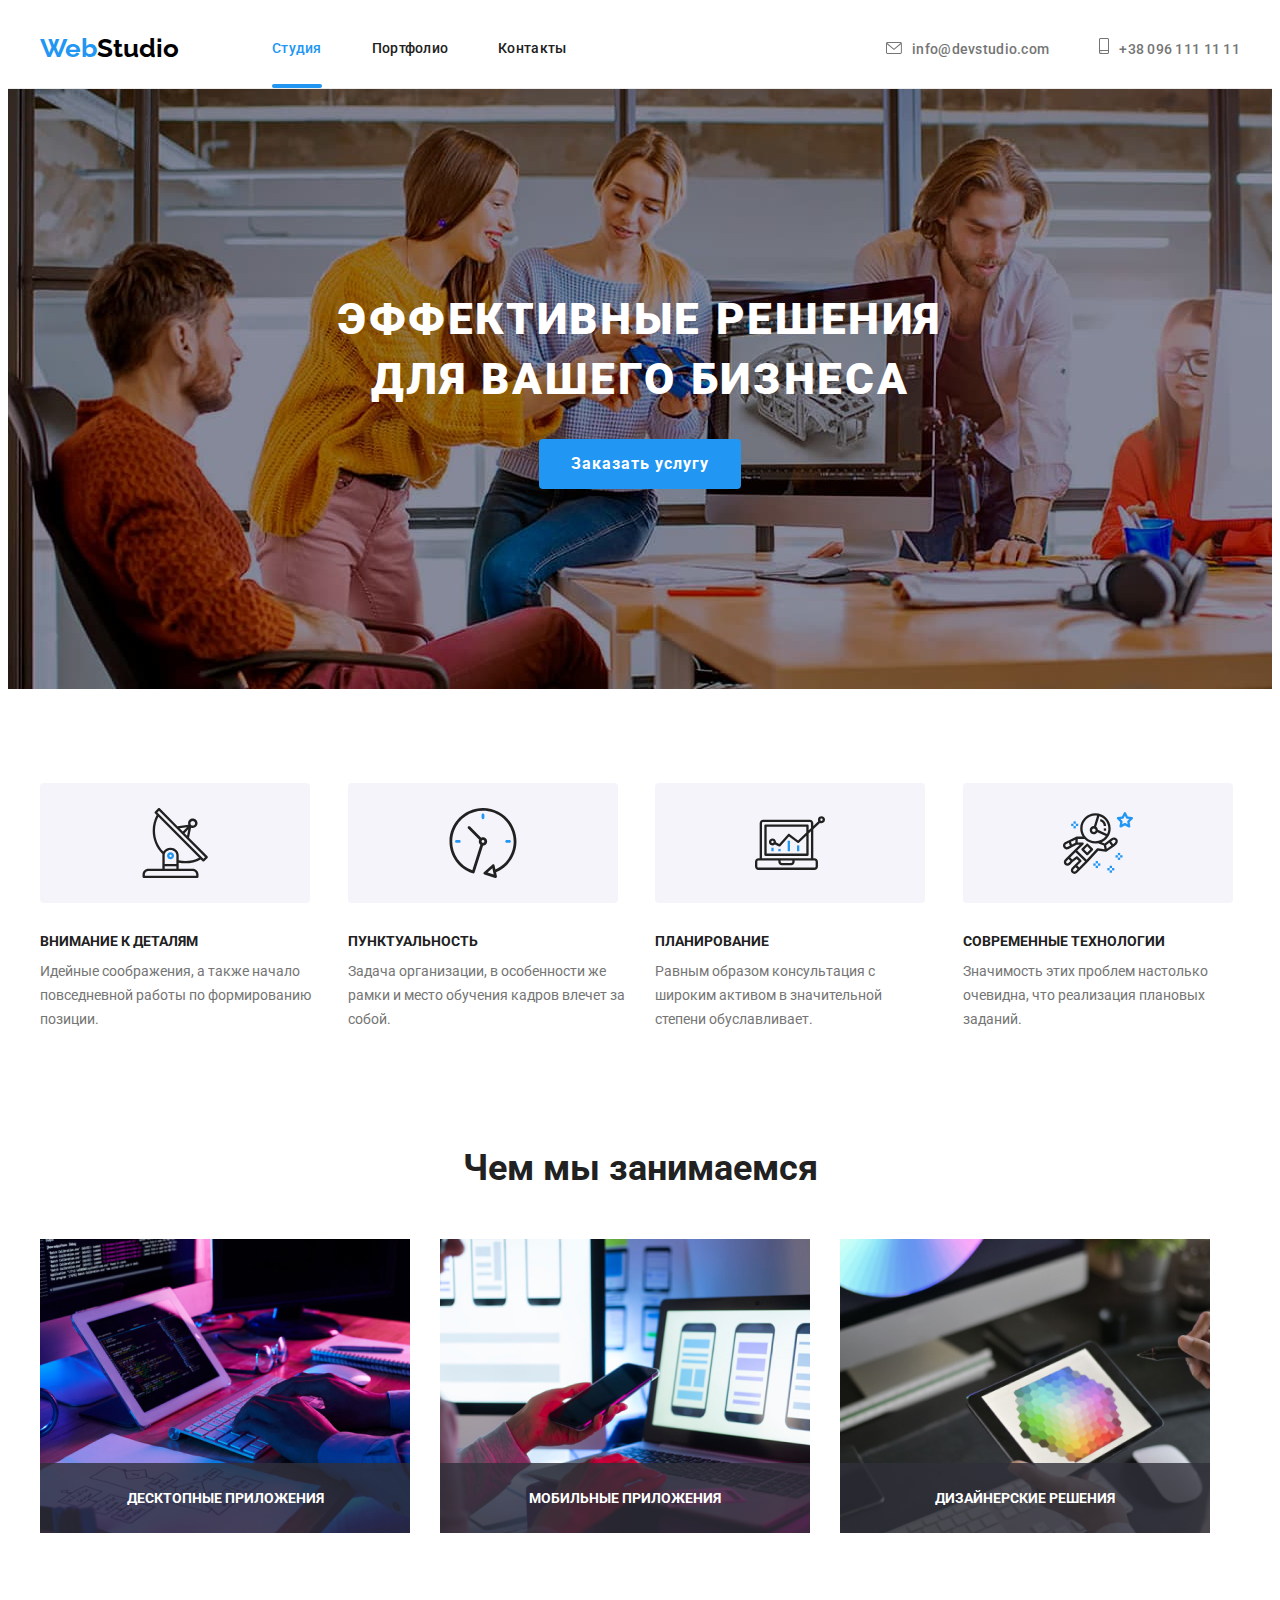
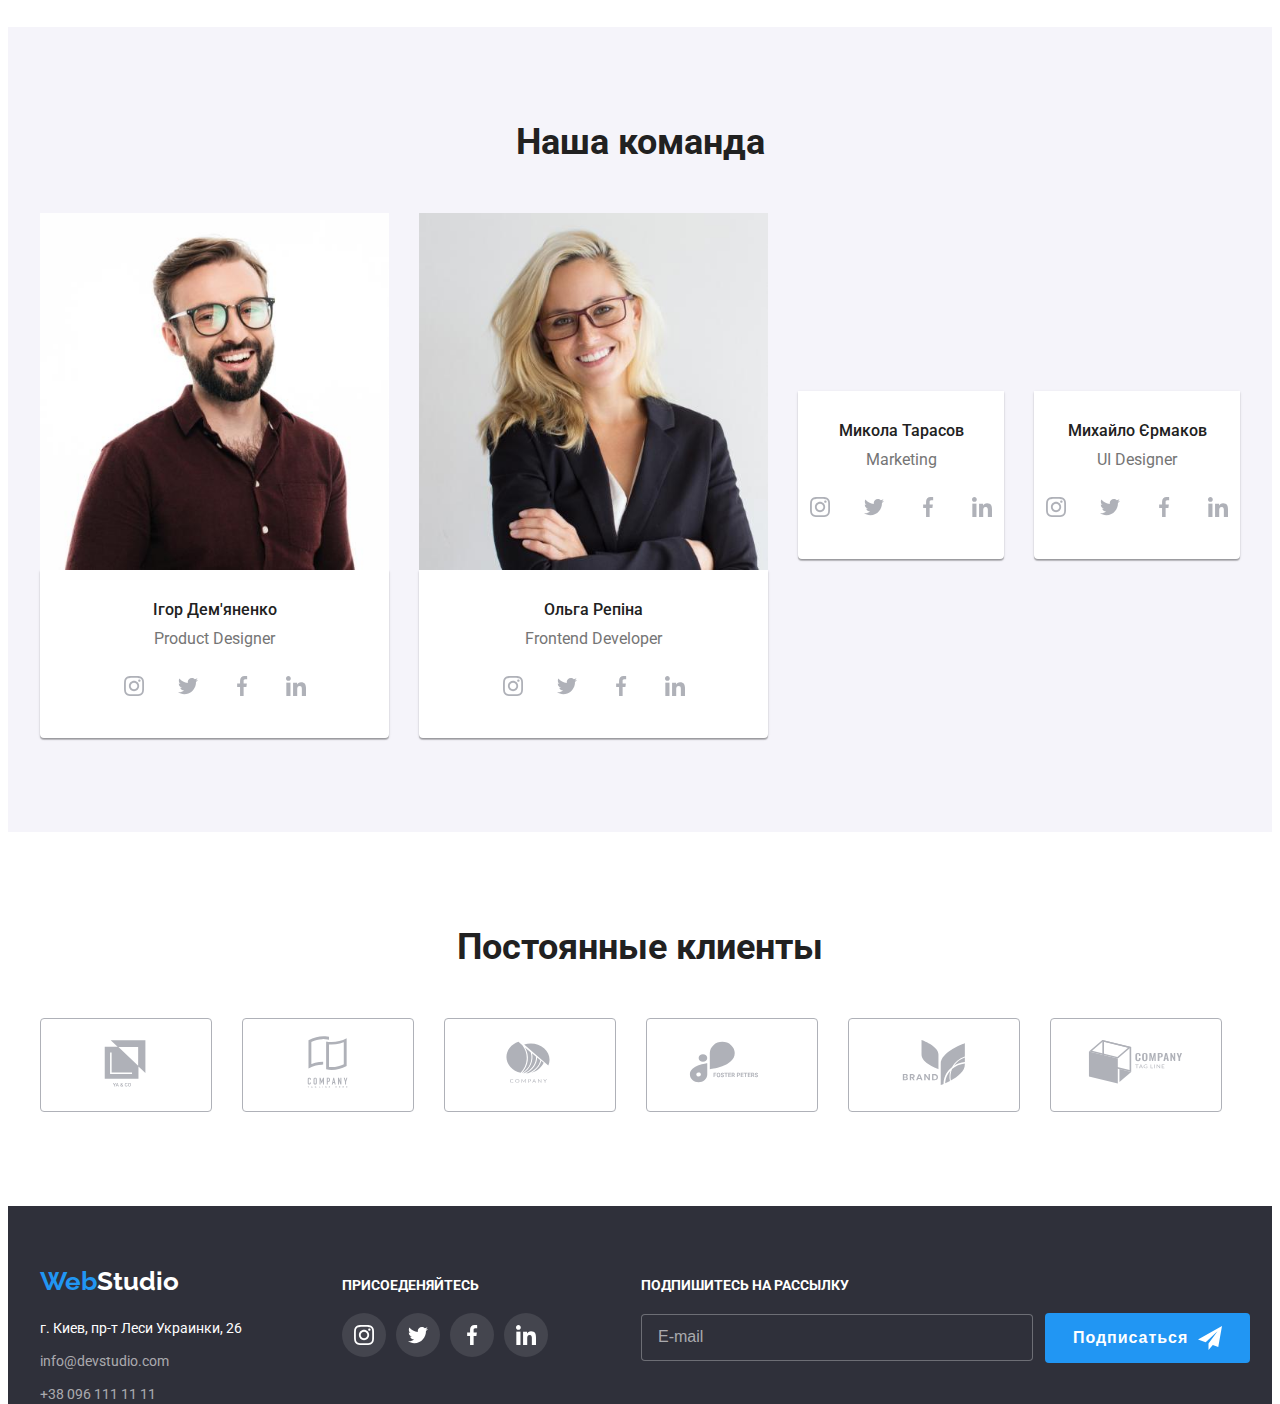
==== commit 89d34111: "commit9" ====
--- a/index.html
+++ b/index.html
@@ -50,7 +50,13 @@
             </li>
           </ul>
         </nav>
+
+
+
         <!--  =================================================================== button-mobile-menu ================================================ -->
+        
+        
+        
         <button type="button" class="mobile-menu-open" data-menu-open>
           <svg class="mobile-menu-open__icon" width="40" height="40">
             <use href="./img/sprite.svg#icon-menu"></use>
@@ -298,36 +304,36 @@
                                                 height="20"
                                                 class="networks__icon"
                                             >
-                      <use href="./img/sprite.svg#icon-instagram"></use>
-                    </svg>
-                  </a>
-                </li>
-
-                <li>
-                                        <a class="networks__link" href=""
-                                            ><svg
-                                                class="networks__icon"
-                                                width="20"
-                                                height="20"
-                                            >
-                      <use href="./img/sprite.svg#icon-twitter"></use>
-                    </svg>
-                  </a>
-                </li>
-
-                <li>
-                                        <a class="networks__link" href=""
-                                            ><svg
-                                                class="networks__icon"
-                                                width="20"
-                                                height="20"
-                                            >
-                      <use href="./img/sprite.svg#icon-facebook"></use>
-                    </svg>
-                  </a>
-                </li>
-
-                 <li>
+                                   <use href="./img/sprite.svg#icon-instagram"></use>
+                                    </svg>
+                                 </a>
+                                   </li>
+
+                                  <li>
+                                        <a class="networks__link" href=""
+                                            ><svg
+                                                class="networks__icon"
+                                                width="20"
+                                                height="20"
+                                            >
+                               <use href="./img/sprite.svg#icon-twitter"></use>
+                              </svg>
+                                </a>
+                                        </li>
+
+                                     <li>
+                                        <a class="networks__link" href=""
+                                            ><svg
+                                                class="networks__icon"
+                                                width="20"
+                                                height="20"
+                                            >
+                                      <use href="./img/sprite.svg#icon-facebook"></use>
+                                    </svg>
+                                   </a>
+                                 </li>
+
+                                   <li>
                                         <a class="networks__link" href=""
                                             ><svg
                                                 class="networks__icon"
@@ -355,13 +361,13 @@
                   media="(min-width: 768px)"
                 />
                 <source
-                  srcset="/img/mobile/olga-mobile1.jpg. 1x, ./img/mobile/olga-mobile@2x.jpg 2x"
+                  srcset="./img/mobile/olga-mobile1.jpg. 1x, ./img/mobile/olga-mobile@2x.jpg 2x"
                   media="(min-width: 320px)"
                 />
 
                 <img src="./img/mobile/olga-mobile1.jpg" alt="Фото Ольга" />
               </picture>
-              <div class="team__card">
+                        <div class="team__card">
                                 <h3 class="team__members">Ольга Репіна</h3>
                                 <p class="team__position" lang="en">
                                     Frontend Developer
@@ -374,36 +380,36 @@
                                                 height="20"
                                                 class="networks__icon"
                                             >
-                      <use href="./img/sprite.svg#icon-instagram"></use>
-                    </svg>
-                  </a>
-                </li>
-
-                  <li>
-                                        <a class="networks__link" href=""
-                                            ><svg
-                                                class="networks__icon"
-                                                width="20"
-                                                height="20"
-                                            >
-                      <use href="./img/sprite.svg#icon-twitter"></use>
-                    </svg>
-                  </a>
-                </li>
-
-                 <li>
-                                        <a class="networks__link" href=""
-                                            ><svg
-                                                class="networks__icon"
-                                                width="20"
-                                                height="20"
-                                            >
-                      <use href="./img/sprite.svg#icon-facebook"></use>
-                    </svg>
-                  </a>
-                </li>
-
-                 <li>
+                                    <use href="./img/sprite.svg#icon-instagram"></use>
+                                     </svg>
+                                    </a>
+                                      </li>
+
+                                       <li>
+                                        <a class="networks__link" href=""
+                                            ><svg
+                                                class="networks__icon"
+                                                width="20"
+                                                height="20"
+                                            >
+                                     <use href="./img/sprite.svg#icon-twitter"></use>
+                                     </svg>
+                                    </a>
+                                    </li>
+
+                                     <li>
+                                        <a class="networks__link" href=""
+                                            ><svg
+                                                class="networks__icon"
+                                                width="20"
+                                                height="20"
+                                            >
+                                    <use href="./img/sprite.svg#icon-facebook"></use>
+                                     </svg>
+                                       </a>
+                                      </li>
+
+                                       <li>
                                         <a class="networks__link" href=""
                                             ><svg
                                                 class="networks__icon"
@@ -422,19 +428,19 @@
                 <source
                   srcset="./img/img5.jpg 1x, ./img/dekstop/nikolay@2x.jpg 2x"
                   media="(min-width: 1200px)"
-                />
-                <source
+                    />
+                         <source
                   srcset="./img/tablet/nikolay-tablet.jpg 1x, ./img/tablet/nikolay-tablet@2x.jpg 2x"
                   media="(min-width: 768px)"
-                />
-                <source
+                    />
+                    <source
                   srcset="./img/mobile/nikolay-mobile1.jpg 1x, ./img/mobile/nikolay-mobile@2x.jpg 2x"
                   media="(min-width: 320px)"
-                />
-
-                <img src="./img/mobile/nikolay-mobile1.jpg" alt="Фото Коля" />
-              </picture>
-              <div class="team__card">
+                    />
+
+                     <img src="./img/mobile/nikolay-mobile1.jpg" alt="Фото Коля" />
+                </picture>
+                         <div class="team__card">
                                 <h3 class="team__members">Микола Тарасов</h3>
                                 <p class="team__position" lang="en">
                                     Marketing
@@ -447,36 +453,36 @@
                                                 height="20"
                                                 class="networks__icon"
                                             >
-                      <use href="./img/sprite.svg#icon-instagram"></use>
-                    </svg>
-                  </a>
-                </li>
-
-                 <li>
-                                        <a class="networks__link" href=""
-                                            ><svg
-                                                class="networks__icon"
-                                                width="20"
-                                                height="20"
-                                            >
-                      <use href="./img/sprite.svg#icon-twitter"></use>
-                    </svg>
-                  </a>
-                </li>
-
-                <li>
-                                        <a class="networks__link" href=""
-                                            ><svg
-                                                class="networks__icon"
-                                                width="20"
-                                                height="20"
-                                            >
-                      <use href="./img/sprite.svg#icon-facebook"></use>
-                    </svg>
-                  </a>
-                </li>
-
-                  <li>
+                                     <use href="./img/sprite.svg#icon-instagram"></use>
+                                 </svg>
+                                    </a>
+                                   </li>
+
+                                     <li>
+                                        <a class="networks__link" href=""
+                                            ><svg
+                                                class="networks__icon"
+                                                width="20"
+                                                height="20"
+                                            >
+                                     <use href="./img/sprite.svg#icon-twitter"></use>
+                                 </svg>
+                                 </a>
+                                  </li>
+
+                                    <li>
+                                        <a class="networks__link" href=""
+                                            ><svg
+                                                class="networks__icon"
+                                                width="20"
+                                                height="20"
+                                            >
+                                   <use href="./img/sprite.svg#icon-facebook"></use>
+                                   </svg>
+                                      </a>
+                                      </li>
+
+                                       <li>
                                         <a class="networks__link" href=""
                                             ><svg
                                                 class="networks__icon"
@@ -507,8 +513,8 @@
                 />
 
                 <img src="./img/mobile/misha-mobile1.jpg" alt="Фото Миша" />
-              </picture>
-              <div class="team__card">
+                   </picture>
+                      <div class="team__card">
                                 <h3 class="team__members">Михайло Єрмаков</h3>
                                 <p class="team__position" lang="en">
                                     UI Designer
@@ -521,36 +527,36 @@
                                                 height="20"
                                                 class="networks__icon"
                                             >
-                      <use href="./img/sprite.svg#icon-instagram"></use>
-                    </svg>
-                  </a>
-                </li>
-
-                 <li>
-                                        <a class="networks__link" href=""
-                                            ><svg
-                                                class="networks__icon"
-                                                width="20"
-                                                height="20"
-                                            >
-                      <use href="./img/sprite.svg#icon-twitter"></use>
-                    </svg>
-                  </a>
-                </li>
-
-                 <li>
-                                        <a class="networks__link" href=""
-                                            ><svg
-                                                class="networks__icon"
-                                                width="20"
-                                                height="20"
-                                            >
-                      <use href="./img/sprite.svg#icon-facebook"></use>
-                    </svg>
-                  </a>
-                </li>
-
-                  <li>
+                                      <use href="./img/sprite.svg#icon-instagram"></use>
+                                     </svg>
+                                     </a>
+                                      </li>
+
+                                      <li>
+                                        <a class="networks__link" href=""
+                                            ><svg
+                                                class="networks__icon"
+                                                width="20"
+                                                height="20"
+                                            >
+                                    <use href="./img/sprite.svg#icon-twitter"></use>
+                                   </svg>
+                                     </a>
+                                      </li>
+
+                                       <li>
+                                        <a class="networks__link" href=""
+                                            ><svg
+                                                class="networks__icon"
+                                                width="20"
+                                                height="20"
+                                            >
+                                         <use href="./img/sprite.svg#icon-facebook"></use>
+                                    </svg>
+                                    </a>
+                                    </li>
+
+                                     <li>
                                         <a class="networks__link" href=""
                                             ><svg
                                                 class="networks__icon"
@@ -757,102 +763,7 @@
             </div>
 
 <!-- ======================================================================= modal =========================================================== -->
-<!-- 
-             <div class="backdrop is-hidden" data-modal>
-            <div class="modal">
-                <button type="button" class="btnClose" data-modal-close>
-                    <svg width="18" height="18">
-                        <use href="./images/icons.svg#icon-close"></use>
-                    </svg>
-                </button>
-                <p class="modal__discription">
-                    Оставьте свои данные, мы вам перезвоним
-                </p>
-                <form class="modalForm">
-                    <label class="modalForm__label">
-                        <span class="modalForm__inputName">Имя</span>
-                        <span class="modalForm__inputWrapper">
-                            <input
-                                name="user_name"
-                                type="text"
-                                class="modalForm__input"
-                                required
-                                pattern="^[A-Za-zА-Яа-яІіЇї]+$"
-                            />
-                            <svg class="modalForm__icon" width="18" height="18">
-                                <use
-                                    href="./images/icons.svg#icon-person"
-                                ></use>
-                            </svg>
-                        </span>
-                    </label>
-
-                    <label class="modalForm__label">
-                        <span class="modalForm__inputName">Телефон</span>
-                        <span class="modalForm__inputWrapper">
-                            <input
-                                type="tel"
-                                name="user_phone"
-                                class="modalForm__input"
-                                required
-                                pattern="[0-9]{3}-[0-9]{3}-[0-9]{2}-[0-9]{2}"
-                                title="XXX-XXX-XX-XX"
-                            />
-                            <svg class="modalForm__icon" width="18" height="18">
-                                <use href="./images/icons.svg#icon-phone"></use>
-                            </svg>
-                        </span>
-                    </label>
-                    <label class="modalForm__label">
-                        <span class="modalForm__inputName">Почта</span>
-                        <span class="modalForm__inputWrapper">
-                            <input
-                                type="email"
-                                name="user_email"
-                                class="modalForm__input"
-                                required
-                            />
-                            <svg class="modalForm__icon" width="18" height="18">
-                                <use href="./images/icons.svg#icon-email"></use>
-                            </svg>
-                        </span>
-                    </label>
-                    <label>
-                        <span class="modalForm__inputName">Коментарии</span>
-                        <textarea
-                            class="modalForm__message"
-                            name="user_message"
-                            placeholder="Введіть текст"
-                        ></textarea>
-                    </label>
-
-                    <input
-                        id="checkbox"
-                        type="checkbox"
-                        name="user-agree"
-                        class="modalForm__checkBox visually-hidden"
-                    />
-                    <label for="checkbox" class="modalForm__checkBoxText">
-                        Погоджуюся з розсилкою та приймаю&nbsp;
-                        <a href="" class="modalForm__link">Умови договору</a>
-                    </label>
-
-                    <button
-                        class="modalButton modalButton--inWindow"
-                        type="submit"
-                    >
-                        Відправити
-                    </button>
-                </form>
-            </div>
-        </div> -->
-
-
-     
-
-  
-
-    
+
     <div class="backdrop is-hidden" data-modal>
       <div class="modal">
         <button type="button" class="modal-close-buttom" data-modal-close>
--- a/css/main.min.css
+++ b/css/main.min.css
@@ -1 +1 @@
-:root{--primary-text-color: #212121;--secondary-text-color: #757575;--accent-color: #2196f3;--address-text-color: rgba(255, 255, 255, 0.6);--main-color: #ffffff;--secondary-color: #000000;--secondary-bg-color: #f5f4fa;--accent-background-color: #2f303a;--icon-color-light: #afb1b8}.visually-hidden{position:absolute;white-space:nowrap;width:1px;height:1px;overflow:hidden;border:0;padding:0;clip:rect(0 0 0 0);clip-path:inset(50%);margin:-1px}.form-checkbox,.modal-close-buttom{display:flex;justify-content:center;align-items:center}h1,h2,h3,h4,h5,p{margin-top:0;margin-bottom:0}ul,ol{margin-top:0;margin-bottom:0;padding-left:0}img{display:block;max-width:100%;height:auto}body{color:var(--primary-text-color);font-family:Roboto,sans-serif}button{cursor:pointer}.section{padding-top:60px;padding-bottom:60px}.section__title{font-size:28px;font-weight:700;line-height:1.1785714286;text-align:center;color:var(--primary-text-color);margin-bottom:30px}@media screen and (min-width: 1200px){.section{padding-top:94px;padding-bottom:94px}.section__title{font-size:36px;font-weight:700;line-height:1.1666666667;margin-bottom:50px}}.title{margin-bottom:50px}.list{list-style:none;margin:0;padding:0}.link{text-decoration:none}.container{width:100%;padding-left:15px;padding-right:15px}@media screen and (min-width: 480px){.container{width:480px;margin-left:auto;margin-right:auto}}@media screen and (min-width: 768px){.container{width:768px}}@media screen and (min-width: 1200px){.container{width:1200px}}@media screen and (max-width: 767px){.nav__menu,.contacts{display:none}.mobile-menu-open{background-color:rgba(0,0,0,0);border:none;padding:0;line-height:0}}.header{border-bottom:1px solid #ececec}.header__container{display:flex;justify-content:space-between;align-items:center;padding-top:10px;padding-bottom:10px}@media screen and (min-width: 768px){.mobile-menu-open{display:none}.header__container{padding-bottom:0;padding-top:0}.nav,.nav__menu{display:flex;align-items:center}.nav__item:not(:last-child){margin-right:50px}.nav__link{position:relative;font-size:14px;font-weight:500;line-height:1.1428571429;letter-spacing:.02em;color:var(--primary-text-color);display:block;transition:color 250ms cubic-bezier(0.4, 0, 0.2, 1)}.nav__link:hover,.nav__link:focus{color:var(--accent-color)}.nav .nav__link.current{color:var(--accent-color)}.nav__link.current::after{position:absolute;bottom:0;content:"";width:100%;height:4px;display:block;background-color:var(--accent-color);border-radius:2px}.nav__link--clickableArea{padding-top:32px;padding-bottom:32px}.contacts__link{font-size:14px;font-weight:500;line-height:1.1428571429;letter-spacing:.02em;color:var(--secondary-text-color);transition:color 250ms cubic-bezier(0.4, 0, 0.2, 1)}.contacts__link:hover,.contacts__link:focus{color:var(--accent-color)}.envelope,.phone{margin-right:8px;fill:currentColor}}@media screen and (max-width: 1199px){.envelope{width:14px;height:10px}.phone{width:10px;height:14px}.contacts__item:not(:last-child){margin-bottom:10px}}@media screen and (min-width: 1200px){.contacts{display:flex;align-items:center}.contacts__item:not(:last-child){margin-right:50px}.contacts__link--clickableArea{padding-top:32px;padding-bottom:32px}.envelope,.phone{margin-right:10px}.contacts__link{font-size:14px;font-weight:500;line-height:1.1428571429;margin-left:auto}}.logo{font-family:"Raleway",sans-serif;font-size:24px;font-weight:700;line-height:1.1666666667;color:var(--accent-color)}.logo__second{color:var(--secondary-color)}@media screen and (min-width: 768px){.logo{margin-right:87px}}@media screen and (min-width: 1200px){.logo{font-size:26px;font-weight:700;line-height:1.1738461538;margin-right:93px}}.hero{background-color:#c4c4c4;padding:118px 0;background-image:linear-gradient(rgba(47, 48, 58, 0.4), rgba(47, 48, 58, 0.4)),url(../../img/heromob.jpg);background-size:cover}.hero-title{max-width:360px;margin:0 auto;font-size:26px;font-weight:900;line-height:1.6153846154;text-align:center;letter-spacing:.06em;text-transform:uppercase;color:var(--main-color);margin-bottom:30px}@media screen and (min-device-pixel-ratio: 2)and (max-width: 767px),screen and (min-resolution: 192dpi)and (max-width: 767px),screen and (min-resolution: 2dppx)and (max-width: 767px){.hero{background-image:url(../../img/heromob@2x.jpg)}}@media screen and (min-width: 768px){.hero{background-image:url(../../img/tablet/header-tablet.jpg)}}@media screen and (min-device-pixel-ratio: 2)and (min-width: 768px),screen and (min-resolution: 192dpi)and (min-width: 768px),screen and (min-resolution: 2dppx)and (min-width: 768px){.hero{background-image:url(../../img/tablet/header-tablet@2x.jpg)}}@media screen and (min-width: 1200px){.hero{background-image:url("../../img/hero.jpg")}.hero{padding:200px 0}.hero-title{max-width:650px;font-size:44px;font-weight:900;line-height:1.3636363636}}@media screen and (min-device-pixel-ratio: 2)and (min-width: 1200px),screen and (min-resolution: 192dpi)and (min-width: 1200px),screen and (min-resolution: 2dppx)and (min-width: 1200px){.hero{background-image:url("../../img/dekstop/hero@2x.jpg")}}.features__icons{display:flex;justify-content:center;align-items:center;width:100%;height:120px;background-color:#f5f4fa;margin-bottom:30px;border-radius:4px}.features__subtitle{font-size:14px;font-weight:700;line-height:1.1428571429;text-transform:uppercase;text-align:center;color:var(--primary-text-color);margin-bottom:10px}.features__descr{font-size:14px;font-weight:400;line-height:1.7142857143;color:var(--secondary-text-color)}@media screen and (max-width: 767px){.features__item:not(:last-child){margin-bottom:30px}}@media screen and (min-width: 768px){.features__icons{width:354px;height:120px}.features{display:flex;flex-wrap:wrap;gap:30px}.features__subtitle{text-align:start}.features__item{display:block}.features__descr{max-width:354px}}@media screen and (min-width: 1200px){.features{justify-content:center;align-items:center;flex-wrap:nowrap}.features__subtitle{font-size:14px;font-weight:700;line-height:1.1428571429}.features__icons{width:270px;height:120px}.features__item{min-height:270px}}@media screen and (max-width: 1200px){.section-solution{display:none}}.section-info{padding-top:0}.solution{display:flex;align-items:center}.solution__item{display:block;position:relative}.solution__item:not(:last-child){margin-right:30px}.solution__title{font-size:14px;font-weight:700;line-height:1.1428571429;text-align:center;text-transform:uppercase;color:var(--main-color)}.solution__title-wrapper{position:absolute;background-color:rgba(47,48,58,.8);padding-top:27px;padding-bottom:27px;bottom:0;width:100%}.team{background-color:var(--secondary-bg-color)}.team__card{padding-top:30px;padding-bottom:24px;text-align:center;background-color:var(--main-color);border-bottom-right-radius:4px;border-bottom-left-radius:4px;box-shadow:0 2px 1px rgba(0,0,0,.2),0 1px 1px rgba(0,0,0,.14),0 1px 3px rgba(0,0,0,.12)}.team__members{font-size:16px;font-weight:500;line-height:1.1875;color:var(--primary-text-color);margin-bottom:10px}.team__position{font-size:16px;font-weight:400;line-height:1.1875;color:var(--secondary-text-color);margin-bottom:16px}@media screen and (max-width: 767px){.team__item:not(:last-child){margin-bottom:30px}}@media screen and (min-width: 768px){.team__list{display:flex;align-items:center;justify-content:center;gap:30px;flex-wrap:wrap}}@media screen and (min-width: 1200px){.team__list{flex-wrap:nowrap}.team__card{padding-bottom:30px}}.networks{display:flex;align-items:center;justify-content:center;gap:10px}.networks__link{display:flex;width:44px;height:44px;justify-content:center;align-items:center;background-color:#fff;border-radius:50%;transition:fill 250ms cubic-bezier(0.4, 0, 0.2, 1),background-color 250ms cubic-bezier(0.4, 0, 0.2, 1)}.networks__link:hover,.networks__link:focus{background-color:var(--accent-color)}.networks__icon{fill:#afb1b8;transition:fill 250ms cubic-bezier(0.4, 0, 0.2, 1)}.networks__link:hover .networks__icon,.networks__link:focus .networks__icon{fill:#fff}.clients{display:flex;flex-wrap:wrap;gap:30px}.clients__item{width:210px;height:92px;display:flex;justify-content:center;align-items:center;border:1px solid #afb1b8;border-radius:4px;transition:fill 250ms cubic-bezier(0.4, 0, 0.2, 1)}.clients__item:hover,.clients__item:focus{border:1px solid var(--accent-color)}.clients__icon{width:106px;height:60px;fill:#afb1b8;transition:color 250ms cubic-bezier(0.4, 0, 0.2, 1)}.clients__item:hover .clients__icon,.clients__item:focus .clients__icon{fill:var(--accent-color)}@media screen and (min-width: 768px){.clients__item{width:226px}}@media screen and (min-width: 1200px){.clients{flex-wrap:nowrap}.clients__item{width:170px}}.clients__link{display:block}.footer{background-color:var(--accent-background-color)}.logo--inFooter{margin-bottom:20px;display:block;text-align:center}.logo__second--colorOnDark{color:var(--main-color)}.address{font-size:14px;font-weight:400;line-height:1.7142857143;font-style:normal;text-align:center;margin-bottom:60px}.address__item:not(:last-child){margin-bottom:8px}.address__link{color:var(--main-color);transition:fill 250ms cubic-bezier(0.4, 0, 0.2, 1)}.address__link:hover,.address__link:focus{color:var(--accent-color)}.address__link--color{color:rgba(255,255,255,.6);transition:color fill 250ms cubic-bezier(0.4, 0, 0.2, 1)}.footer__subtitle{font-size:14px;font-weight:700;line-height:1.1428571429;text-transform:uppercase;color:var(--main-color);text-align:center;margin-bottom:20px}.networks__link--bg{background-color:rgba(255,255,255,.1)}.networks__icon--color{fill:#fff}.networks__link:hover,.networks__link:focus{background-color:var(--accent-color)}.footer__networksWrapper{margin-bottom:60px}.subscription__offer{font-size:14px;font-weight:700;line-height:1.1428571429;text-align:center;text-transform:uppercase;color:var(--main-color);margin-bottom:20px}.subscribeForm__input{display:block;width:100%;border-radius:4px;border:1px solid rgba(255,255,255,.3);background-color:var(--accent-background-color);padding:15px 16px;margin-bottom:20px;color:var(--main-color)}.subscribeForm__input::placeholder{font-size:16px;font-weight:400;line-height:1.25;color:rgba(255,255,255,.6)}.subscribeForm__input:focus{outline:none;border-color:var(--accent-color)}.subscribeForm__btn{display:flex;font-size:16px;font-weight:700;line-height:1.875;letter-spacing:.06em;color:var(--main-color);background-color:var(--accent-color);padding:10px 28px 10px 31px;border:none;border-radius:4px;align-items:center;margin-left:auto;margin-right:auto;transition:background-color 250ms cubic-bezier(0.4, 0, 0.2, 1)}.subscribeForm__btn:hover,.subscribeForm__btn:focus{background-color:#188ce8}.subscribeForm__icon{margin-left:12px}@media screen and (min-width: 768px){.container--add{display:flex;align-items:baseline;flex-wrap:wrap}.addressWrapper{margin-right:165px;margin-left:60px}.subscribeForm__input{width:450px}.subscription{margin-left:150px}}@media screen and (min-width: 1200px){.footer{padding-top:60px;padding-bottom:60px}.address{margin-bottom:0;text-align:start}.address__item:not(:last-child){margin-bottom:9px}.footer__subtitle{text-align:start}.container--add{flex-wrap:nowrap}.addressWrapper{display:block;margin-right:70px;margin-left:0}.addressWrapper:last-child{margin-right:0}.footer__networksWrapper{margin-right:93px;margin-bottom:0}.subscription{margin-left:0}.subscription__offer{display:block;font-size:14px;font-weight:700;line-height:1.1428571429;text-align:start}.subscribeForm{display:flex;justify-content:center;align-items:center}.subscribeForm__input{width:358px;margin-right:12px;margin-bottom:0}.subscribeForm__btn{padding:10px 28px}.subscribeForm__icon{margin-left:10px}}.filterList{display:flex;gap:8px;flex-wrap:wrap;margin-bottom:40px}.filterList__item:not(:last-child){margin-right:8px}.filterList__btn{font-family:inherit;font-size:16px;font-weight:500;line-height:1.625;letter-spacing:.03em;display:block;padding:6px 22px;min-height:38px;color:var(--primary-text-color);border:1px solid var(--secondary-bg-color);border-radius:4px;cursor:pointer;background-color:var(--secondary-bg-color);transition:color 250ms cubic-bezier(0.4, 0, 0.2, 1),background-color 250ms cubic-bezier(0.4, 0, 0.2, 1),border 250ms cubic-bezier(0.4, 0, 0.2, 1),box-shadow 250ms cubic-bezier(0.4, 0, 0.2, 1)}.filterList__btn:hover,.filterList__btn:focus{color:var(--main-color);background-color:var(--accept-color);border:1px solid var(--accept-color);box-shadow:0 2px 2px 0 rgba(0,0,0,.12),0 1px 2px 0 rgba(0,0,0,.08),0 3px 1px 0 rgba(0,0,0,.1)}@media screen and (min-width: 768px){.filterList{justify-content:center;margin-bottom:30px}}.projectList__title{font-size:18px;font-weight:700;line-height:2;letter-spacing:.06em;color:var(--primary-text-color);margin-bottom:4px}.projectList__description{font-size:16px;font-weight:400;line-height:1.875;color:var(--secondary-text-color)}.projectList__imgWrapper{position:relative;overflow:hidden}.projectList__overlay{position:absolute;font-size:18px;font-weight:400;line-height:1.5555555556;min-height:100%;color:var(--main-color);background-color:rgba(33,150,243,.9);width:100%;top:0;padding:77px 24px;overflow:auto;transform:translate(0, 101%);transition:transform 250ms cubic-bezier(0.4, 0, 0.2, 1)}.projectList__link:hover .projectList__overlay,.projectList__link:focus .projectList__overlay{transform:translate(0, 0)}.projectList__item:not(:last-child){margin-bottom:30px}.projectList__link{display:block;transition:box-shadow 250ms cubic-bezier(0.4, 0, 0.2, 1)}.projectList__link:hover,.projectList__link:focus{box-shadow:1px 4px 6px 0 rgba(0,0,0,.16),0 4px 4px 0 rgba(0,0,0,.06)}.projectList__card{padding:20px 24px;border:1px solid #eee}.imgSize{min-width:450px}@media screen and (min-width: 768px){.projectList{display:flex;flex-wrap:wrap;gap:30px}.imgSize{min-width:354px}}@media screen and (min-width: 1200px){.projectList__item{flex-basis:calc((100% - 60px)/3)}.projectList__overlay{padding:63px 24px}.imgSize{min-width:370px}}.backdrop{position:fixed;top:0;left:0;width:100%;height:100%;background:rgba(0,0,0,.2);z-index:100;opacity:1;transition:opacity 250ms cubic-bezier(0.4, 0, 0.2, 1),visibility 250ms cubic-bezier(0.4, 0, 0.2, 1)}.backdrop.is-hidden{opacity:0;visibility:hidden;pointer-events:none}.hero-button{display:block;margin-left:auto;margin-right:auto;min-width:200px;min-height:50px;padding:10px 32px;border-radius:4px;color:var(--main-color);font-family:inherit;background-color:var(--accent-color);border:none;cursor:pointer;font-size:16px;font-weight:700;line-height:1.875;letter-spacing:.06em;transition:color 500ms cubic-bezier(0.4, 0, 0.2, 1)}.subscribe__btn{width:200px;height:50px;padding:10px 28px;font-family:"Roboto";font-style:normal;font-weight:700;line-height:1,88;display:flex;align-items:center;text-align:center;letter-spacing:.06em;color:var(--main-color);background-color:var(--accent-color);border:none;border-radius:4px;transition:border-color 250ms cubic-bezier(0.4, 0, 0.2, 1)}.modal{position:absolute;width:450px;height:609px;top:50%;left:50%;transform:translate(-50%, -50%) scale(1);background-color:var(--main-color);opacity:1;transition:transform 250ms cubic-bezier(0.4, 0, 0.2, 1),opacity 250ms cubic-bezier(0.4, 0, 0.2, 1);padding:40px}.modal-title{display:block;width:auto;margin-bottom:12px;font-family:"Roboto";font-style:normal;font-size:20px;font-weight:700;line-height:1.15;text-align:center;letter-spacing:.03em}.modal-close-buttom{position:absolute;top:8px;right:8px;width:30px;height:30px;border-radius:50%;background-color:rgba(0,0,0,0);border:1px solid rgba(0,0,0,.1);padding:0;transition:border-color 250ms cubic-bezier(0.4, 0, 0.2, 1)}.modal-close-buttom:hover,.modal-close-buttom:focus{border-color:var(--accent-color)}.modal-close-button-icon{transition:fill 250ms cubic-bezier(0.4, 0, 0.2, 1)}.modal-close-buttom:hover .modal-close-button-icon,.modal-close-buttom:focus .modal-close-button-icon{fill:var(--accent-color)}.form-field{display:block;position:relative;margin-bottom:8px}.form-lable{margin-bottom:4px;display:block;font-size:12px;line-height:1.17;letter-spacing:.01em;color:var(--secondary-text-coor)}.form-input{display:block;width:370px;height:40px;padding:0;padding-left:42px;outline:none;border-radius:4px;border:1px solid rgba(33,33,33,.2);transition:border 250ms cubic-bezier(0.4, 0, 0.2, 1)}.form-input:hover,.form-input:focus{border:1px solid var(--accent-color)}textarea{padding:12px 16px;font-family:inherit;font-size:inherit;resize:none;width:370px;height:120px;outline:none;border-radius:4px;border:1px solid rgba(33,33,33,.2);transition:border 250ms cubic-bezier(0.4, 0, 0.2, 1)}textarea:hover,textarea:focus{border:1px solid var(--accent-color)}textarea::placeholder{font-size:14px;line-height:1.17;letter-spacing:.01em;color:rgba(117,117,117,.5)}.form-icon{display:inline-block;position:absolute;margin:11px 12px;top:18px;transition:fill 250ms cubic-bezier(0.4, 0, 0.2, 1)}.form-input:focus+.form-icon,.form-input:hover+.form-icon{fill:var(--accent-color)}.form-checkbox{margin-top:20px;margin-bottom:30px}.checkbox{width:1px;height:1px;overflow:hidden;border:0;padding:0}.checkbox-icon{border:2px solid var(--primary-text-color);border-radius:2px;margin-right:7px}.checkbox:checked+.checkbox-icon{background-color:var(--accent-color);background-origin:border-box;border:none}.checkbox:focus+.checkbox-icon{outline:2px solid rgba(0,0,255,.5)}.policy-dsc{margin-right:5px;font-size:12px;font-weight:400;line-height:2;letter-spacing:.03em;color:var(--secondary-text-color)}.link-policy{font-size:12px;line-height:24px;letter-spacing:.03em;color:var(--accent-color)}.form-btn{display:block;margin:auto;background-color:var(--accent-color);border:none;cursor:pointer;border-radius:4px;width:200px;height:50px;font-size:16px;font-weight:700;line-height:1.875;letter-spacing:.06em;color:var(--main-color);box-shadow:0px 4px 4px rgba(0,0,0,.15)}@media screen and (min-width: 1200px){.form-btn{padding:10px 32px}}@media screen and (max-width: 768px){.mobile-menu{position:fixed;width:100%;height:100%;max-height:796px;top:0;left:0;background-color:var(--main-color);opacity:0;visibility:hidden;pointer-events:none;transition:500ms linear,visibility 500ms linear;box-shadow:0px 4px 8px rgba(0,0,0,.04),0px 2px 4px rgba(0,0,0,.08),0px 1px 3px rgba(0,0,0,.16)}.mobile-menu.is-open{opacity:1;visibility:visible;pointer-events:auto}.mobile-menu__btn{position:absolute;background-color:rgba(0,0,0,0);top:10px;right:15px;border:none;padding:0;line-height:0}.mobile-menu__container{position:relative;padding-left:25px;padding-top:48px;padding-bottom:48px;display:flex;flex-direction:column;justify-content:space-between;height:100%}}@media screen and (min-width: 768px){.mobile-menu{display:none}}.mobile-nav__link{font-size:40px;font-weight:500;line-height:1.175;letter-spacing:.02em;color:var(--primary-text-color);display:block}.mobile-menu__wrapper{display:block}.mobile-menu__btn:hover .mobile-menu__icon-close{color:var(--accent-color)}.mobile-nav__link.current{color:var(--accent-color)}.mobile-nav__item:not(:last-child){margin-bottom:32px}.mobile-menu__contacts{margin-bottom:64px}.mobile-menu__tel{font-size:34px;font-weight:500;line-height:1.1764705882;letter-spacing:.02em;color:var(--accent-color);display:block;margin-bottom:32px}.mobile-menu__email{font-size:24px;font-weight:500;line-height:1.1666666667;letter-spacing:.02em;color:var(--secondary-text-color)}.mobile-menu-networks{display:flex;flex-wrap:wrap}.mobile-menu-networks__link{font-size:18px;font-weight:500;line-height:1.2222222222;letter-spacing:.02em;color:var(--accent-color);display:block}.mobile-menu-networks__item{display:flex;align-items:center}.mobile-menu-networks__item:not(:last-child):after{content:"";display:inline-block;height:22px;background-color:rgba(33,33,33,.2);border:1px solid rgba(33,33,33,.2);width:0px;margin-right:10px;margin-left:10px}/*# sourceMappingURL=main.min.css.map */+:root{--primary-text-color: #212121;--secondary-text-color: #757575;--accent-color: #2196f3;--address-text-color: rgba(255, 255, 255, 0.6);--main-color: #ffffff;--secondary-color: #000000;--secondary-bg-color: #f5f4fa;--accent-background-color: #2f303a;--icon-color-light: #afb1b8}.visually-hidden{position:absolute;white-space:nowrap;width:1px;height:1px;overflow:hidden;border:0;padding:0;clip:rect(0 0 0 0);clip-path:inset(50%);margin:-1px}.form-checkbox,.modal-close-buttom{display:flex;justify-content:center;align-items:center}h1,h2,h3,h4,h5,p{margin-top:0;margin-bottom:0}ul,ol{margin-top:0;margin-bottom:0;padding-left:0}img{display:block;max-width:100%;height:auto}body{color:var(--primary-text-color);font-family:Roboto,sans-serif}button{cursor:pointer}.section{padding-top:60px;padding-bottom:60px}.section__title{font-size:28px;font-weight:700;line-height:1.1785714286;text-align:center;color:var(--primary-text-color);margin-bottom:30px}@media screen and (min-width: 1200px){.section{padding-top:94px;padding-bottom:94px}.section__title{font-size:36px;font-weight:700;line-height:1.1666666667;margin-bottom:50px}}.title{margin-bottom:50px}.list{list-style:none;margin:0;padding:0}.link{text-decoration:none}.container{width:100%;padding-left:15px;padding-right:15px}@media screen and (min-width: 480px){.container{width:480px;margin-left:auto;margin-right:auto}}@media screen and (min-width: 768px){.container{width:768px}}@media screen and (min-width: 1200px){.container{width:1200px}}@media screen and (max-width: 767px){.nav__menu,.contacts{display:none}.mobile-menu-open{background-color:rgba(0,0,0,0);border:none;padding:0;line-height:0}}.header{border-bottom:1px solid #ececec}.header__container{display:flex;justify-content:space-between;align-items:center;padding-top:10px;padding-bottom:10px}@media screen and (min-width: 768px){.mobile-menu-open{display:none}.header__container{padding-bottom:0;padding-top:0}.nav,.nav__menu{display:flex;align-items:center}.nav__item:not(:last-child){margin-right:50px}.nav__link{position:relative;font-size:14px;font-weight:500;line-height:1.1428571429;letter-spacing:.02em;color:var(--primary-text-color);display:block;transition:color 250ms cubic-bezier(0.4, 0, 0.2, 1)}.nav__link:hover,.nav__link:focus{color:var(--accent-color)}.nav .nav__link.current{color:var(--accent-color)}.nav__link.current::after{position:absolute;bottom:0;content:"";width:100%;height:4px;display:block;background-color:var(--accent-color);border-radius:2px}.nav__link--clickableArea{padding-top:32px;padding-bottom:32px}.contacts__link{font-size:14px;font-weight:500;line-height:1.1428571429;letter-spacing:.02em;color:var(--secondary-text-color);transition:color 250ms cubic-bezier(0.4, 0, 0.2, 1)}.contacts__link:hover,.contacts__link:focus{color:var(--accent-color)}.envelope,.phone{margin-right:8px;fill:currentColor}}@media screen and (max-width: 1199px){.envelope{width:14px;height:10px}.phone{width:10px;height:14px}.contacts__item:not(:last-child){margin-bottom:10px}}@media screen and (min-width: 1200px){.contacts{display:flex;align-items:center}.contacts__item:not(:last-child){margin-right:50px}.contacts__link--clickableArea{padding-top:32px;padding-bottom:32px}.envelope,.phone{margin-right:10px}.contacts__link{font-size:14px;font-weight:500;line-height:1.1428571429;margin-left:auto}}.logo{font-family:"Raleway",sans-serif;font-size:24px;font-weight:700;line-height:1.1666666667;color:var(--accent-color)}.logo__second{color:var(--secondary-color)}@media screen and (min-width: 768px){.logo{margin-right:87px}}@media screen and (min-width: 1200px){.logo{font-size:26px;font-weight:700;line-height:1.1738461538;margin-right:93px}}.hero{background-color:#c4c4c4;padding:118px 0;background-image:linear-gradient(rgba(47, 48, 58, 0.4), rgba(47, 48, 58, 0.4)),url(../../img/heromob.jpg);background-size:cover}.hero-title{max-width:360px;margin:0 auto;font-size:26px;font-weight:900;line-height:1.6153846154;text-align:center;letter-spacing:.06em;text-transform:uppercase;color:var(--main-color);margin-bottom:30px}@media screen and (min-device-pixel-ratio: 2)and (max-width: 767px),screen and (min-resolution: 192dpi)and (max-width: 767px),screen and (min-resolution: 2dppx)and (max-width: 767px){.hero{background-image:url(../../img/heromob@2x.jpg)}}@media screen and (min-width: 768px){.hero{background-image:url(../../img/tablet/header-tablet.jpg)}}@media screen and (min-device-pixel-ratio: 2)and (min-width: 768px),screen and (min-resolution: 192dpi)and (min-width: 768px),screen and (min-resolution: 2dppx)and (min-width: 768px){.hero{background-image:url(../../img/tablet/header-tablet@2x.jpg)}}@media screen and (min-width: 1200px){.hero{background-image:url("../../img/hero.jpg")}.hero{padding:200px 0}.hero-title{max-width:650px;font-size:44px;font-weight:900;line-height:1.3636363636}}@media screen and (min-device-pixel-ratio: 2)and (min-width: 1200px),screen and (min-resolution: 192dpi)and (min-width: 1200px),screen and (min-resolution: 2dppx)and (min-width: 1200px){.hero{background-image:url("../../img/dekstop/hero@2x.jpg")}}.features__icons{display:flex;justify-content:center;align-items:center;width:100%;height:120px;background-color:#f5f4fa;margin-bottom:30px;border-radius:4px}.features__subtitle{font-size:14px;font-weight:700;line-height:1.1428571429;text-transform:uppercase;text-align:center;color:var(--primary-text-color);margin-bottom:10px}.features__descr{font-size:14px;font-weight:400;line-height:1.7142857143;color:var(--secondary-text-color)}@media screen and (max-width: 767px){.features__item:not(:last-child){margin-bottom:30px}}@media screen and (min-width: 768px){.features__icons{width:354px;height:120px}.features{display:flex;flex-wrap:wrap;gap:30px}.features__subtitle{text-align:start}.features__item{display:block}.features__descr{max-width:354px}}@media screen and (min-width: 1200px){.features{justify-content:center;align-items:center;flex-wrap:nowrap}.features__subtitle{font-size:14px;font-weight:700;line-height:1.1428571429}.features__icons{width:270px;height:120px}.features__item{min-height:270px}}@media screen and (max-width: 1200px){.section-solution{display:none}}.section-info{padding-top:0}.solution{display:flex;align-items:center}.solution__item{display:block;position:relative}.solution__item:not(:last-child){margin-right:30px}.solution__title{font-size:14px;font-weight:700;line-height:1.1428571429;text-align:center;text-transform:uppercase;color:var(--main-color)}.solution__title-wrapper{position:absolute;background-color:rgba(47,48,58,.8);padding-top:27px;padding-bottom:27px;bottom:0;width:100%}.team{background-color:var(--secondary-bg-color)}.team__card{padding-top:30px;padding-bottom:24px;text-align:center;background-color:var(--main-color);border-bottom-right-radius:4px;border-bottom-left-radius:4px;box-shadow:0 2px 1px rgba(0,0,0,.2),0 1px 1px rgba(0,0,0,.14),0 1px 3px rgba(0,0,0,.12)}.team__members{font-size:16px;font-weight:500;line-height:1.1875;color:var(--primary-text-color);margin-bottom:10px}.team__position{font-size:16px;font-weight:400;line-height:1.1875;color:var(--secondary-text-color);margin-bottom:16px}@media screen and (max-width: 767px){.team__item:not(:last-child){margin-bottom:30px}}@media screen and (min-width: 768px){.team__list{display:flex;align-items:center;justify-content:center;gap:30px;flex-wrap:wrap}}@media screen and (min-width: 1200px){.team__list{flex-wrap:nowrap}.team__card{padding-bottom:30px}}.networks{display:flex;align-items:center;justify-content:center;gap:10px}.networks__link{display:flex;width:44px;height:44px;justify-content:center;align-items:center;background-color:#fff;border-radius:50%;transition:fill 250ms cubic-bezier(0.4, 0, 0.2, 1),background-color 250ms cubic-bezier(0.4, 0, 0.2, 1)}.networks__link:hover,.networks__link:focus{background-color:var(--accent-color)}.networks__icon{fill:#afb1b8;transition:fill 250ms cubic-bezier(0.4, 0, 0.2, 1)}.networks__link:hover .networks__icon,.networks__link:focus .networks__icon{fill:#fff}.clients{display:flex;flex-wrap:wrap;gap:30px}.clients__item{width:210px;height:92px;display:flex;justify-content:center;align-items:center;border:1px solid #afb1b8;border-radius:4px;transition:fill 250ms cubic-bezier(0.4, 0, 0.2, 1)}.clients__item:hover,.clients__item:focus{border:1px solid var(--accent-color)}.clients__icon{width:106px;height:60px;fill:#afb1b8;transition:color 250ms cubic-bezier(0.4, 0, 0.2, 1)}.clients__item:hover .clients__icon,.clients__item:focus .clients__icon{fill:var(--accent-color)}@media screen and (max-width: 768px){.clients{display:flex;justify-content:center;align-items:center}}@media screen and (min-width: 768px){.clients__item{width:226px}}@media screen and (min-width: 1200px){.clients{flex-wrap:nowrap}.clients__item{width:170px}}.clients__link{display:block}.footer{background-color:var(--accent-background-color)}.logo--inFooter{margin-bottom:20px;display:block;text-align:center}.logo__second--colorOnDark{color:var(--main-color)}.address{font-size:14px;font-weight:400;line-height:1.7142857143;font-style:normal;text-align:center;margin-bottom:60px}.address__item:not(:last-child){margin-bottom:8px}.address__link{color:var(--main-color);transition:fill 250ms cubic-bezier(0.4, 0, 0.2, 1)}.address__link:hover,.address__link:focus{color:var(--accent-color)}.address__link--color{color:rgba(255,255,255,.6);transition:color fill 250ms cubic-bezier(0.4, 0, 0.2, 1)}.footer__subtitle{font-size:14px;font-weight:700;line-height:1.1428571429;text-transform:uppercase;color:var(--main-color);text-align:center;margin-bottom:20px}.networks__link--bg{background-color:rgba(255,255,255,.1)}.networks__icon--color{fill:#fff}.networks__link:hover,.networks__link:focus{background-color:var(--accent-color)}.footer__networksWrapper{margin-bottom:60px}.subscription__offer{font-size:14px;font-weight:700;line-height:1.1428571429;text-align:center;text-transform:uppercase;color:var(--main-color);margin-bottom:20px}.subscribeForm__input{display:block;width:100%;border-radius:4px;border:1px solid rgba(255,255,255,.3);background-color:var(--accent-background-color);padding:15px 16px;margin-bottom:20px;color:var(--main-color)}.subscribeForm__input::placeholder{font-size:16px;font-weight:400;line-height:1.25;color:rgba(255,255,255,.6)}.subscribeForm__input:focus{outline:none;border-color:var(--accent-color)}.subscribeForm__btn{display:flex;font-size:16px;font-weight:700;line-height:1.875;letter-spacing:.06em;color:var(--main-color);background-color:var(--accent-color);padding:10px 28px 10px 31px;border:none;border-radius:4px;align-items:center;margin-left:auto;margin-right:auto;transition:background-color 250ms cubic-bezier(0.4, 0, 0.2, 1)}.subscribeForm__btn:hover,.subscribeForm__btn:focus{background-color:#188ce8}.subscribeForm__icon{margin-left:12px}@media screen and (min-width: 768px){.container--add{display:flex;align-items:baseline;flex-wrap:wrap}.addressWrapper{margin-right:165px;margin-left:60px}.subscribeForm__input{width:450px}.subscription{margin-left:150px}}@media screen and (min-width: 1200px){.footer{padding-top:60px;padding-bottom:60px}.address{margin-bottom:0;text-align:start}.address__item:not(:last-child){margin-bottom:9px}.footer__subtitle{text-align:start}.container--add{flex-wrap:nowrap}.addressWrapper{display:block;margin-right:70px;margin-left:0}.addressWrapper:last-child{margin-right:0}.footer__networksWrapper{margin-right:93px;margin-bottom:0}.subscription{margin-left:0}.subscription__offer{display:block;font-size:14px;font-weight:700;line-height:1.1428571429;text-align:start}.subscribeForm{display:flex;justify-content:center;align-items:center}.subscribeForm__input{width:358px;margin-right:12px;margin-bottom:0}.subscribeForm__btn{padding:10px 28px}.subscribeForm__icon{margin-left:10px}}.filter-List{display:flex;row-gap:15px;column-gap:8px;flex-wrap:wrap;margin-bottom:40px}.filter-List__btn{padding:6px 22px;color:var(--secondary-color);background-color:var(--secondary-bg-color);font-family:inherit;border:none;cursor:pointer;font-size:16px;font-weight:500;line-height:1.625;letter-spacing:.03em;border-radius:4px;transition:background-color 250ms cubic-bezier(0.4, 0, 0.2, 1)}.filter-List__btn:hover,.filter-List__btn:focus{color:var(--main-color);background-color:var(--accent-color);box-shadow:0px 4px 4px rgba(0,0,0,.25)}.filter-List__btn:hover,.filter-List__btn:focus{color:var(--main-color);background-color:var(--accent-color)}@media screen and (min-width: 768px){.filter-List{justify-content:center;margin-bottom:30px}}.project-List__title{font-size:18px;font-weight:700;line-height:2;letter-spacing:.06em;color:var(--primary-text-color);margin-bottom:4px}.project-List__description{font-size:16px;font-weight:400;line-height:1.875;color:var(--secondary-text-color)}.project-List__imgWrapper{position:relative;overflow:hidden}.project-List__overlay{position:absolute;font-size:18px;font-weight:400;line-height:1.5555555556;min-height:100%;color:var(--main-color);background-color:rgba(33,150,243,.9);width:100%;top:0;padding:77px 24px;overflow:auto;transform:translate(0, 101%);transition:transform 250ms cubic-bezier(0.4, 0, 0.2, 1)}.project-List__link:hover .project-List__overlay,.project-List__link:focus .project-List__overlay{transform:translate(0, 0)}.project-List__item:not(:last-child){margin-bottom:30px}.project-List__link{display:block;transition:box-shadow 250ms cubic-bezier(0.4, 0, 0.2, 1)}.project-List__link:hover,.project-List__link:focus{box-shadow:1px 4px 6px 0 rgba(0,0,0,.16),0 4px 4px 0 rgba(0,0,0,.06)}.project-List__card{padding:20px 24px;border:1px solid #eee}.imgSize{min-width:450px}@media screen and (min-width: 768px){.project-List{display:flex;flex-wrap:wrap;gap:30px}.imgSize{min-width:354px}}@media screen and (min-width: 1200px){.project-List__item{flex-basis:calc((100% - 60px)/3)}.project-List__overlay{padding:63px 24px}.imgSize{min-width:370px}}.backdrop{position:fixed;top:0;left:0;width:100%;height:100%;background:rgba(0,0,0,.2);z-index:100;opacity:1;transition:opacity 250ms cubic-bezier(0.4, 0, 0.2, 1),visibility 250ms cubic-bezier(0.4, 0, 0.2, 1)}.backdrop.is-hidden{opacity:0;visibility:hidden;pointer-events:none}.hero-button{display:block;margin-left:auto;margin-right:auto;min-width:200px;min-height:50px;padding:10px 32px;border-radius:4px;color:var(--main-color);font-family:inherit;background-color:var(--accent-color);border:none;cursor:pointer;font-size:16px;font-weight:700;line-height:1.875;letter-spacing:.06em;transition:color 500ms cubic-bezier(0.4, 0, 0.2, 1)}.subscribe__btn{width:200px;height:50px;padding:10px 28px;font-family:"Roboto";font-style:normal;font-weight:700;line-height:1,88;display:flex;align-items:center;text-align:center;letter-spacing:.06em;color:var(--main-color);background-color:var(--accent-color);border:none;border-radius:4px;transition:border-color 250ms cubic-bezier(0.4, 0, 0.2, 1)}.modal{position:absolute;width:450px;height:609px;top:50%;left:50%;transform:translate(-50%, -50%) scale(1);background-color:var(--main-color);opacity:1;transition:transform 250ms cubic-bezier(0.4, 0, 0.2, 1),opacity 250ms cubic-bezier(0.4, 0, 0.2, 1);padding:40px}.modal-title{display:block;width:auto;margin-bottom:12px;font-family:"Roboto";font-style:normal;font-size:20px;font-weight:700;line-height:1.15;text-align:center;letter-spacing:.03em}.modal-close-buttom{position:absolute;top:8px;right:8px;width:30px;height:30px;border-radius:50%;background-color:rgba(0,0,0,0);border:1px solid rgba(0,0,0,.1);padding:0;transition:border-color 250ms cubic-bezier(0.4, 0, 0.2, 1)}.modal-close-buttom:hover,.modal-close-buttom:focus{border-color:var(--accent-color)}.modal-close-button-icon{transition:fill 250ms cubic-bezier(0.4, 0, 0.2, 1)}.modal-close-buttom:hover .modal-close-button-icon,.modal-close-buttom:focus .modal-close-button-icon{fill:var(--accent-color)}.form-field{display:block;position:relative;margin-bottom:8px}.form-lable{margin-bottom:4px;display:block;font-size:12px;line-height:1.17;letter-spacing:.01em;color:var(--secondary-text-coor)}.form-input{display:block;width:370px;height:40px;padding:0;padding-left:42px;outline:none;border-radius:4px;border:1px solid rgba(33,33,33,.2);transition:border 250ms cubic-bezier(0.4, 0, 0.2, 1)}.form-input:hover,.form-input:focus{border:1px solid var(--accent-color)}textarea{padding:12px 16px;font-family:inherit;font-size:inherit;resize:none;width:370px;height:120px;outline:none;border-radius:4px;border:1px solid rgba(33,33,33,.2);transition:border 250ms cubic-bezier(0.4, 0, 0.2, 1)}textarea:hover,textarea:focus{border:1px solid var(--accent-color)}textarea::placeholder{font-size:14px;line-height:1.17;letter-spacing:.01em;color:rgba(117,117,117,.5)}.form-icon{display:inline-block;position:absolute;margin:11px 12px;top:18px;transition:fill 250ms cubic-bezier(0.4, 0, 0.2, 1)}.form-input:focus+.form-icon,.form-input:hover+.form-icon{fill:var(--accent-color)}.form-checkbox{margin-top:20px;margin-bottom:30px}.checkbox{width:1px;height:1px;overflow:hidden;border:0;padding:0}.checkbox-icon{border:2px solid var(--primary-text-color);border-radius:2px;margin-right:7px}.checkbox:checked+.checkbox-icon{background-color:var(--accent-color);background-origin:border-box;border:none}.checkbox:focus+.checkbox-icon{outline:2px solid rgba(0,0,255,.5)}.policy-dsc{margin-right:5px;font-size:12px;font-weight:400;line-height:2;letter-spacing:.03em;color:var(--secondary-text-color)}.link-policy{font-size:12px;line-height:24px;letter-spacing:.03em;color:var(--accent-color)}.form-btn{display:block;margin:auto;background-color:var(--accent-color);border:none;cursor:pointer;border-radius:4px;width:200px;height:50px;font-size:16px;font-weight:700;line-height:1.875;letter-spacing:.06em;color:var(--main-color);box-shadow:0px 4px 4px rgba(0,0,0,.15)}@media screen and (min-width: 1200px){.form-btn{padding:10px 32px}}@media screen and (max-width: 768px){.mobile-menu{z-index:100;position:fixed;width:100%;height:100%;max-height:796px;top:0;left:0;background-color:var(--main-color);opacity:0;visibility:hidden;pointer-events:none;transition:500ms linear,visibility 500ms linear;box-shadow:0px 4px 8px rgba(0,0,0,.04),0px 2px 4px rgba(0,0,0,.08),0px 1px 3px rgba(0,0,0,.16)}.mobile-menu.is-open{opacity:1;visibility:visible;pointer-events:auto}.mobile-menu__btn{position:absolute;background-color:rgba(0,0,0,0);top:10px;right:15px;border:none;padding:0;line-height:0}.mobile-menu__container{position:relative;padding-left:25px;padding-top:48px;padding-bottom:48px;display:flex;flex-direction:column;justify-content:space-between;height:100%}}@media screen and (min-width: 768px){.mobile-menu{display:none}}.mobile-nav__link{font-size:40px;font-weight:500;line-height:1.175;letter-spacing:.02em;color:var(--primary-text-color);display:block}.mobile-menu__wrapper{display:block}.mobile-menu__btn:hover .mobile-menu__icon-close{color:var(--accent-color)}.mobile-nav__link.current{color:var(--accent-color)}.mobile-nav__item:not(:last-child){margin-bottom:32px}.mobile-menu__contacts{margin-bottom:64px}.mobile-menu__tel{font-size:34px;font-weight:500;line-height:1.1764705882;letter-spacing:.02em;color:var(--accent-color);display:block;margin-bottom:32px}.mobile-menu__email{font-size:24px;font-weight:500;line-height:1.1666666667;letter-spacing:.02em;color:var(--secondary-text-color)}.mobile-menu-networks{display:flex;flex-wrap:wrap}.mobile-menu-networks__link{font-size:18px;font-weight:500;line-height:1.2222222222;letter-spacing:.02em;color:var(--accent-color);display:block}.mobile-menu-networks__item{display:flex;align-items:center}.mobile-menu-networks__item:not(:last-child):after{content:"";display:inline-block;height:22px;background-color:rgba(33,33,33,.2);border:1px solid rgba(33,33,33,.2);width:0px;margin-right:10px;margin-left:10px}/*# sourceMappingURL=main.min.css.map */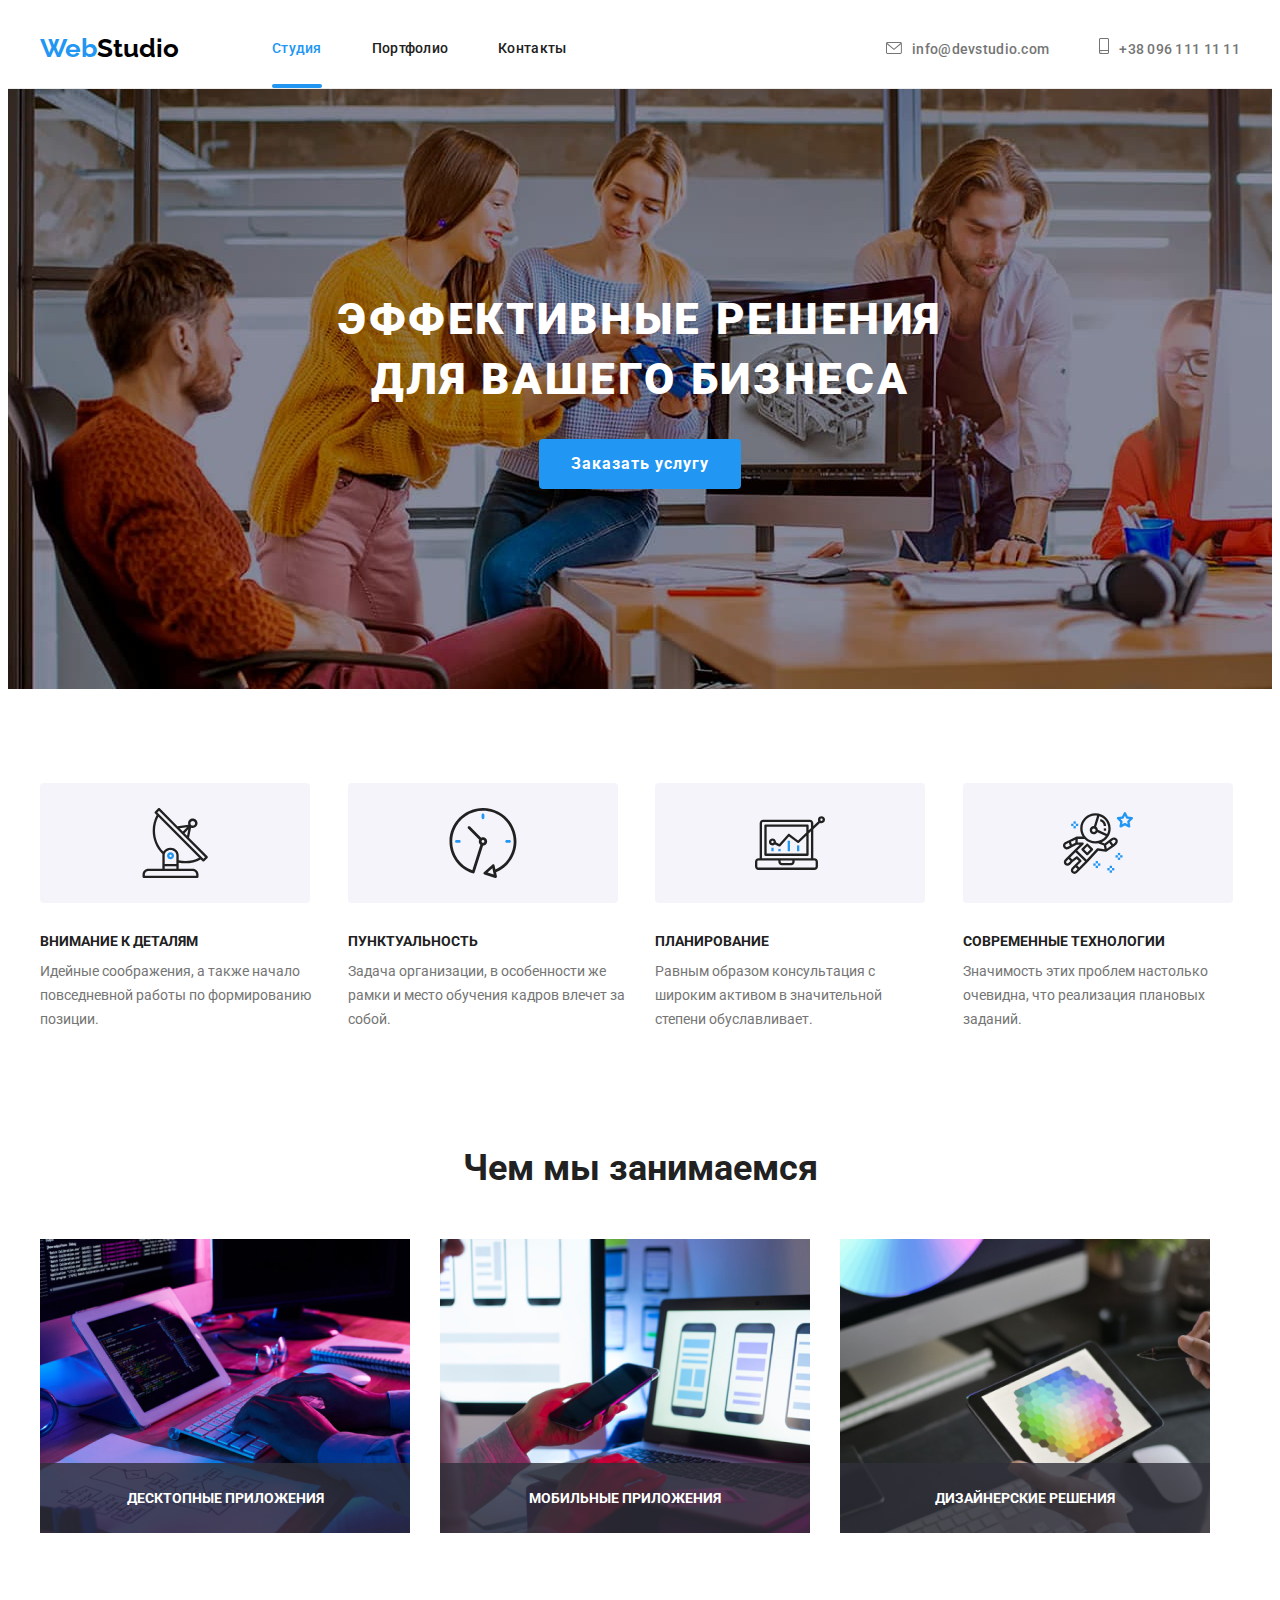
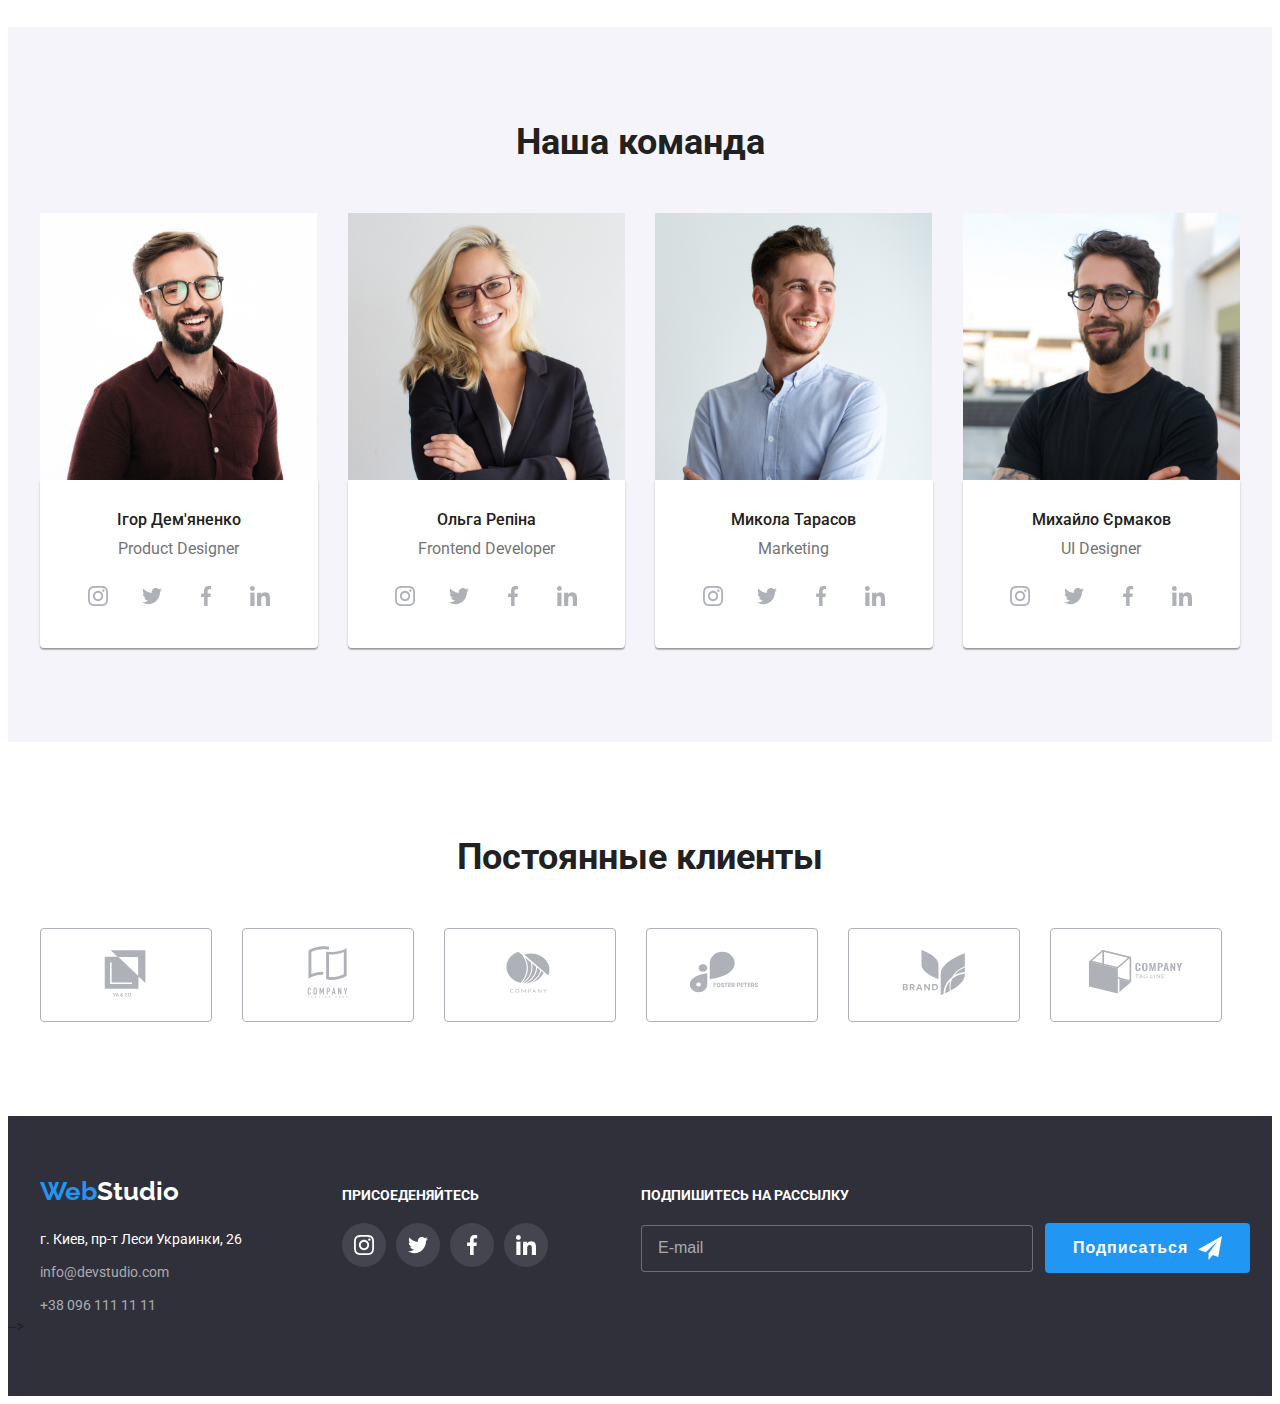
==== commit 01f7d806: "commit9" ====
--- a/index.html
+++ b/index.html
@@ -88,7 +88,7 @@
       <div class="mobile-menu" data-menu>
         <div class="container mobile-menu__container">
           <button class="mobile-menu__btn" data-menu-close>
-            <svg class="mobile-menu__icon-close" width="40" height="40">
+            <svg class="mobile-menu__icon-close" width="19" height="19">
               <use href="./img/sprite.svg#icon-close-modal"></use>
             </svg>
           </button>
--- a/css/main.min.css
+++ b/css/main.min.css
@@ -1 +1 @@
-:root{--primary-text-color: #212121;--secondary-text-color: #757575;--accent-color: #2196f3;--address-text-color: rgba(255, 255, 255, 0.6);--main-color: #ffffff;--secondary-color: #000000;--secondary-bg-color: #f5f4fa;--accent-background-color: #2f303a;--icon-color-light: #afb1b8}.visually-hidden{position:absolute;white-space:nowrap;width:1px;height:1px;overflow:hidden;border:0;padding:0;clip:rect(0 0 0 0);clip-path:inset(50%);margin:-1px}.form-checkbox,.modal-close-buttom{display:flex;justify-content:center;align-items:center}h1,h2,h3,h4,h5,p{margin-top:0;margin-bottom:0}ul,ol{margin-top:0;margin-bottom:0;padding-left:0}img{display:block;max-width:100%;height:auto}body{color:var(--primary-text-color);font-family:Roboto,sans-serif}button{cursor:pointer}.section{padding-top:60px;padding-bottom:60px}.section__title{font-size:28px;font-weight:700;line-height:1.1785714286;text-align:center;color:var(--primary-text-color);margin-bottom:30px}@media screen and (min-width: 1200px){.section{padding-top:94px;padding-bottom:94px}.section__title{font-size:36px;font-weight:700;line-height:1.1666666667;margin-bottom:50px}}.title{margin-bottom:50px}.list{list-style:none;margin:0;padding:0}.link{text-decoration:none}.container{width:100%;padding-left:15px;padding-right:15px}@media screen and (min-width: 480px){.container{width:480px;margin-left:auto;margin-right:auto}}@media screen and (min-width: 768px){.container{width:768px}}@media screen and (min-width: 1200px){.container{width:1200px}}@media screen and (max-width: 767px){.nav__menu,.contacts{display:none}.mobile-menu-open{background-color:rgba(0,0,0,0);border:none;padding:0;line-height:0}}.header{border-bottom:1px solid #ececec}.header__container{display:flex;justify-content:space-between;align-items:center;padding-top:10px;padding-bottom:10px}@media screen and (min-width: 768px){.mobile-menu-open{display:none}.header__container{padding-bottom:0;padding-top:0}.nav,.nav__menu{display:flex;align-items:center}.nav__item:not(:last-child){margin-right:50px}.nav__link{position:relative;font-size:14px;font-weight:500;line-height:1.1428571429;letter-spacing:.02em;color:var(--primary-text-color);display:block;transition:color 250ms cubic-bezier(0.4, 0, 0.2, 1)}.nav__link:hover,.nav__link:focus{color:var(--accent-color)}.nav .nav__link.current{color:var(--accent-color)}.nav__link.current::after{position:absolute;bottom:0;content:"";width:100%;height:4px;display:block;background-color:var(--accent-color);border-radius:2px}.nav__link--clickableArea{padding-top:32px;padding-bottom:32px}.contacts__link{font-size:14px;font-weight:500;line-height:1.1428571429;letter-spacing:.02em;color:var(--secondary-text-color);transition:color 250ms cubic-bezier(0.4, 0, 0.2, 1)}.contacts__link:hover,.contacts__link:focus{color:var(--accent-color)}.envelope,.phone{margin-right:8px;fill:currentColor}}@media screen and (max-width: 1199px){.envelope{width:14px;height:10px}.phone{width:10px;height:14px}.contacts__item:not(:last-child){margin-bottom:10px}}@media screen and (min-width: 1200px){.contacts{display:flex;align-items:center}.contacts__item:not(:last-child){margin-right:50px}.contacts__link--clickableArea{padding-top:32px;padding-bottom:32px}.envelope,.phone{margin-right:10px}.contacts__link{font-size:14px;font-weight:500;line-height:1.1428571429;margin-left:auto}}.logo{font-family:"Raleway",sans-serif;font-size:24px;font-weight:700;line-height:1.1666666667;color:var(--accent-color)}.logo__second{color:var(--secondary-color)}@media screen and (min-width: 768px){.logo{margin-right:87px}}@media screen and (min-width: 1200px){.logo{font-size:26px;font-weight:700;line-height:1.1738461538;margin-right:93px}}.hero{background-color:#c4c4c4;padding:118px 0;background-image:linear-gradient(rgba(47, 48, 58, 0.4), rgba(47, 48, 58, 0.4)),url(../../img/heromob.jpg);background-size:cover}.hero-title{max-width:360px;margin:0 auto;font-size:26px;font-weight:900;line-height:1.6153846154;text-align:center;letter-spacing:.06em;text-transform:uppercase;color:var(--main-color);margin-bottom:30px}@media screen and (min-device-pixel-ratio: 2)and (max-width: 767px),screen and (min-resolution: 192dpi)and (max-width: 767px),screen and (min-resolution: 2dppx)and (max-width: 767px){.hero{background-image:url(../../img/heromob@2x.jpg)}}@media screen and (min-width: 768px){.hero{background-image:url(../../img/tablet/header-tablet.jpg)}}@media screen and (min-device-pixel-ratio: 2)and (min-width: 768px),screen and (min-resolution: 192dpi)and (min-width: 768px),screen and (min-resolution: 2dppx)and (min-width: 768px){.hero{background-image:url(../../img/tablet/header-tablet@2x.jpg)}}@media screen and (min-width: 1200px){.hero{background-image:url("../../img/hero.jpg")}.hero{padding:200px 0}.hero-title{max-width:650px;font-size:44px;font-weight:900;line-height:1.3636363636}}@media screen and (min-device-pixel-ratio: 2)and (min-width: 1200px),screen and (min-resolution: 192dpi)and (min-width: 1200px),screen and (min-resolution: 2dppx)and (min-width: 1200px){.hero{background-image:url("../../img/dekstop/hero@2x.jpg")}}.features__icons{display:flex;justify-content:center;align-items:center;width:100%;height:120px;background-color:#f5f4fa;margin-bottom:30px;border-radius:4px}.features__subtitle{font-size:14px;font-weight:700;line-height:1.1428571429;text-transform:uppercase;text-align:center;color:var(--primary-text-color);margin-bottom:10px}.features__descr{font-size:14px;font-weight:400;line-height:1.7142857143;color:var(--secondary-text-color)}@media screen and (max-width: 767px){.features__item:not(:last-child){margin-bottom:30px}}@media screen and (min-width: 768px){.features__icons{width:354px;height:120px}.features{display:flex;flex-wrap:wrap;gap:30px}.features__subtitle{text-align:start}.features__item{display:block}.features__descr{max-width:354px}}@media screen and (min-width: 1200px){.features{justify-content:center;align-items:center;flex-wrap:nowrap}.features__subtitle{font-size:14px;font-weight:700;line-height:1.1428571429}.features__icons{width:270px;height:120px}.features__item{min-height:270px}}@media screen and (max-width: 1200px){.section-solution{display:none}}.section-info{padding-top:0}.solution{display:flex;align-items:center}.solution__item{display:block;position:relative}.solution__item:not(:last-child){margin-right:30px}.solution__title{font-size:14px;font-weight:700;line-height:1.1428571429;text-align:center;text-transform:uppercase;color:var(--main-color)}.solution__title-wrapper{position:absolute;background-color:rgba(47,48,58,.8);padding-top:27px;padding-bottom:27px;bottom:0;width:100%}.team{background-color:var(--secondary-bg-color)}.team__card{padding-top:30px;padding-bottom:24px;text-align:center;background-color:var(--main-color);border-bottom-right-radius:4px;border-bottom-left-radius:4px;box-shadow:0 2px 1px rgba(0,0,0,.2),0 1px 1px rgba(0,0,0,.14),0 1px 3px rgba(0,0,0,.12)}.team__members{font-size:16px;font-weight:500;line-height:1.1875;color:var(--primary-text-color);margin-bottom:10px}.team__position{font-size:16px;font-weight:400;line-height:1.1875;color:var(--secondary-text-color);margin-bottom:16px}@media screen and (max-width: 767px){.team__item:not(:last-child){margin-bottom:30px}}@media screen and (min-width: 768px){.team__list{display:flex;align-items:center;justify-content:center;gap:30px;flex-wrap:wrap}}@media screen and (min-width: 1200px){.team__list{flex-wrap:nowrap}.team__card{padding-bottom:30px}}.networks{display:flex;align-items:center;justify-content:center;gap:10px}.networks__link{display:flex;width:44px;height:44px;justify-content:center;align-items:center;background-color:#fff;border-radius:50%;transition:fill 250ms cubic-bezier(0.4, 0, 0.2, 1),background-color 250ms cubic-bezier(0.4, 0, 0.2, 1)}.networks__link:hover,.networks__link:focus{background-color:var(--accent-color)}.networks__icon{fill:#afb1b8;transition:fill 250ms cubic-bezier(0.4, 0, 0.2, 1)}.networks__link:hover .networks__icon,.networks__link:focus .networks__icon{fill:#fff}.clients{display:flex;flex-wrap:wrap;gap:30px}.clients__item{width:210px;height:92px;display:flex;justify-content:center;align-items:center;border:1px solid #afb1b8;border-radius:4px;transition:fill 250ms cubic-bezier(0.4, 0, 0.2, 1)}.clients__item:hover,.clients__item:focus{border:1px solid var(--accent-color)}.clients__icon{width:106px;height:60px;fill:#afb1b8;transition:color 250ms cubic-bezier(0.4, 0, 0.2, 1)}.clients__item:hover .clients__icon,.clients__item:focus .clients__icon{fill:var(--accent-color)}@media screen and (max-width: 768px){.clients{display:flex;justify-content:center;align-items:center}}@media screen and (min-width: 768px){.clients__item{width:226px}}@media screen and (min-width: 1200px){.clients{flex-wrap:nowrap}.clients__item{width:170px}}.clients__link{display:block}.footer{background-color:var(--accent-background-color)}.logo--inFooter{margin-bottom:20px;display:block;text-align:center}.logo__second--colorOnDark{color:var(--main-color)}.address{font-size:14px;font-weight:400;line-height:1.7142857143;font-style:normal;text-align:center;margin-bottom:60px}.address__item:not(:last-child){margin-bottom:8px}.address__link{color:var(--main-color);transition:fill 250ms cubic-bezier(0.4, 0, 0.2, 1)}.address__link:hover,.address__link:focus{color:var(--accent-color)}.address__link--color{color:rgba(255,255,255,.6);transition:color fill 250ms cubic-bezier(0.4, 0, 0.2, 1)}.footer__subtitle{font-size:14px;font-weight:700;line-height:1.1428571429;text-transform:uppercase;color:var(--main-color);text-align:center;margin-bottom:20px}.networks__link--bg{background-color:rgba(255,255,255,.1)}.networks__icon--color{fill:#fff}.networks__link:hover,.networks__link:focus{background-color:var(--accent-color)}.footer__networksWrapper{margin-bottom:60px}.subscription__offer{font-size:14px;font-weight:700;line-height:1.1428571429;text-align:center;text-transform:uppercase;color:var(--main-color);margin-bottom:20px}.subscribeForm__input{display:block;width:100%;border-radius:4px;border:1px solid rgba(255,255,255,.3);background-color:var(--accent-background-color);padding:15px 16px;margin-bottom:20px;color:var(--main-color)}.subscribeForm__input::placeholder{font-size:16px;font-weight:400;line-height:1.25;color:rgba(255,255,255,.6)}.subscribeForm__input:focus{outline:none;border-color:var(--accent-color)}.subscribeForm__btn{display:flex;font-size:16px;font-weight:700;line-height:1.875;letter-spacing:.06em;color:var(--main-color);background-color:var(--accent-color);padding:10px 28px 10px 31px;border:none;border-radius:4px;align-items:center;margin-left:auto;margin-right:auto;transition:background-color 250ms cubic-bezier(0.4, 0, 0.2, 1)}.subscribeForm__btn:hover,.subscribeForm__btn:focus{background-color:#188ce8}.subscribeForm__icon{margin-left:12px}@media screen and (min-width: 768px){.container--add{display:flex;align-items:baseline;flex-wrap:wrap}.addressWrapper{margin-right:165px;margin-left:60px}.subscribeForm__input{width:450px}.subscription{margin-left:150px}}@media screen and (min-width: 1200px){.footer{padding-top:60px;padding-bottom:60px}.address{margin-bottom:0;text-align:start}.address__item:not(:last-child){margin-bottom:9px}.footer__subtitle{text-align:start}.container--add{flex-wrap:nowrap}.addressWrapper{display:block;margin-right:70px;margin-left:0}.addressWrapper:last-child{margin-right:0}.footer__networksWrapper{margin-right:93px;margin-bottom:0}.subscription{margin-left:0}.subscription__offer{display:block;font-size:14px;font-weight:700;line-height:1.1428571429;text-align:start}.subscribeForm{display:flex;justify-content:center;align-items:center}.subscribeForm__input{width:358px;margin-right:12px;margin-bottom:0}.subscribeForm__btn{padding:10px 28px}.subscribeForm__icon{margin-left:10px}}.filter-List{display:flex;row-gap:15px;column-gap:8px;flex-wrap:wrap;margin-bottom:40px}.filter-List__btn{padding:6px 22px;color:var(--secondary-color);background-color:var(--secondary-bg-color);font-family:inherit;border:none;cursor:pointer;font-size:16px;font-weight:500;line-height:1.625;letter-spacing:.03em;border-radius:4px;transition:background-color 250ms cubic-bezier(0.4, 0, 0.2, 1)}.filter-List__btn:hover,.filter-List__btn:focus{color:var(--main-color);background-color:var(--accent-color);box-shadow:0px 4px 4px rgba(0,0,0,.25)}.filter-List__btn:hover,.filter-List__btn:focus{color:var(--main-color);background-color:var(--accent-color)}@media screen and (min-width: 768px){.filter-List{justify-content:center;margin-bottom:30px}}.project-List__title{font-size:18px;font-weight:700;line-height:2;letter-spacing:.06em;color:var(--primary-text-color);margin-bottom:4px}.project-List__description{font-size:16px;font-weight:400;line-height:1.875;color:var(--secondary-text-color)}.project-List__imgWrapper{position:relative;overflow:hidden}.project-List__overlay{position:absolute;font-size:18px;font-weight:400;line-height:1.5555555556;min-height:100%;color:var(--main-color);background-color:rgba(33,150,243,.9);width:100%;top:0;padding:77px 24px;overflow:auto;transform:translate(0, 101%);transition:transform 250ms cubic-bezier(0.4, 0, 0.2, 1)}.project-List__link:hover .project-List__overlay,.project-List__link:focus .project-List__overlay{transform:translate(0, 0)}.project-List__item:not(:last-child){margin-bottom:30px}.project-List__link{display:block;transition:box-shadow 250ms cubic-bezier(0.4, 0, 0.2, 1)}.project-List__link:hover,.project-List__link:focus{box-shadow:1px 4px 6px 0 rgba(0,0,0,.16),0 4px 4px 0 rgba(0,0,0,.06)}.project-List__card{padding:20px 24px;border:1px solid #eee}.imgSize{min-width:450px}@media screen and (min-width: 768px){.project-List{display:flex;flex-wrap:wrap;gap:30px}.imgSize{min-width:354px}}@media screen and (min-width: 1200px){.project-List__item{flex-basis:calc((100% - 60px)/3)}.project-List__overlay{padding:63px 24px}.imgSize{min-width:370px}}.backdrop{position:fixed;top:0;left:0;width:100%;height:100%;background:rgba(0,0,0,.2);z-index:100;opacity:1;transition:opacity 250ms cubic-bezier(0.4, 0, 0.2, 1),visibility 250ms cubic-bezier(0.4, 0, 0.2, 1)}.backdrop.is-hidden{opacity:0;visibility:hidden;pointer-events:none}.hero-button{display:block;margin-left:auto;margin-right:auto;min-width:200px;min-height:50px;padding:10px 32px;border-radius:4px;color:var(--main-color);font-family:inherit;background-color:var(--accent-color);border:none;cursor:pointer;font-size:16px;font-weight:700;line-height:1.875;letter-spacing:.06em;transition:color 500ms cubic-bezier(0.4, 0, 0.2, 1)}.subscribe__btn{width:200px;height:50px;padding:10px 28px;font-family:"Roboto";font-style:normal;font-weight:700;line-height:1,88;display:flex;align-items:center;text-align:center;letter-spacing:.06em;color:var(--main-color);background-color:var(--accent-color);border:none;border-radius:4px;transition:border-color 250ms cubic-bezier(0.4, 0, 0.2, 1)}.modal{position:absolute;width:450px;height:609px;top:50%;left:50%;transform:translate(-50%, -50%) scale(1);background-color:var(--main-color);opacity:1;transition:transform 250ms cubic-bezier(0.4, 0, 0.2, 1),opacity 250ms cubic-bezier(0.4, 0, 0.2, 1);padding:40px}.modal-title{display:block;width:auto;margin-bottom:12px;font-family:"Roboto";font-style:normal;font-size:20px;font-weight:700;line-height:1.15;text-align:center;letter-spacing:.03em}.modal-close-buttom{position:absolute;top:8px;right:8px;width:30px;height:30px;border-radius:50%;background-color:rgba(0,0,0,0);border:1px solid rgba(0,0,0,.1);padding:0;transition:border-color 250ms cubic-bezier(0.4, 0, 0.2, 1)}.modal-close-buttom:hover,.modal-close-buttom:focus{border-color:var(--accent-color)}.modal-close-button-icon{transition:fill 250ms cubic-bezier(0.4, 0, 0.2, 1)}.modal-close-buttom:hover .modal-close-button-icon,.modal-close-buttom:focus .modal-close-button-icon{fill:var(--accent-color)}.form-field{display:block;position:relative;margin-bottom:8px}.form-lable{margin-bottom:4px;display:block;font-size:12px;line-height:1.17;letter-spacing:.01em;color:var(--secondary-text-coor)}.form-input{display:block;width:370px;height:40px;padding:0;padding-left:42px;outline:none;border-radius:4px;border:1px solid rgba(33,33,33,.2);transition:border 250ms cubic-bezier(0.4, 0, 0.2, 1)}.form-input:hover,.form-input:focus{border:1px solid var(--accent-color)}textarea{padding:12px 16px;font-family:inherit;font-size:inherit;resize:none;width:370px;height:120px;outline:none;border-radius:4px;border:1px solid rgba(33,33,33,.2);transition:border 250ms cubic-bezier(0.4, 0, 0.2, 1)}textarea:hover,textarea:focus{border:1px solid var(--accent-color)}textarea::placeholder{font-size:14px;line-height:1.17;letter-spacing:.01em;color:rgba(117,117,117,.5)}.form-icon{display:inline-block;position:absolute;margin:11px 12px;top:18px;transition:fill 250ms cubic-bezier(0.4, 0, 0.2, 1)}.form-input:focus+.form-icon,.form-input:hover+.form-icon{fill:var(--accent-color)}.form-checkbox{margin-top:20px;margin-bottom:30px}.checkbox{width:1px;height:1px;overflow:hidden;border:0;padding:0}.checkbox-icon{border:2px solid var(--primary-text-color);border-radius:2px;margin-right:7px}.checkbox:checked+.checkbox-icon{background-color:var(--accent-color);background-origin:border-box;border:none}.checkbox:focus+.checkbox-icon{outline:2px solid rgba(0,0,255,.5)}.policy-dsc{margin-right:5px;font-size:12px;font-weight:400;line-height:2;letter-spacing:.03em;color:var(--secondary-text-color)}.link-policy{font-size:12px;line-height:24px;letter-spacing:.03em;color:var(--accent-color)}.form-btn{display:block;margin:auto;background-color:var(--accent-color);border:none;cursor:pointer;border-radius:4px;width:200px;height:50px;font-size:16px;font-weight:700;line-height:1.875;letter-spacing:.06em;color:var(--main-color);box-shadow:0px 4px 4px rgba(0,0,0,.15)}@media screen and (min-width: 1200px){.form-btn{padding:10px 32px}}@media screen and (max-width: 768px){.mobile-menu{z-index:100;position:fixed;width:100%;height:100%;max-height:796px;top:0;left:0;background-color:var(--main-color);opacity:0;visibility:hidden;pointer-events:none;transition:500ms linear,visibility 500ms linear;box-shadow:0px 4px 8px rgba(0,0,0,.04),0px 2px 4px rgba(0,0,0,.08),0px 1px 3px rgba(0,0,0,.16)}.mobile-menu.is-open{opacity:1;visibility:visible;pointer-events:auto}.mobile-menu__btn{position:absolute;background-color:rgba(0,0,0,0);top:10px;right:15px;border:none;padding:0;line-height:0}.mobile-menu__container{position:relative;padding-left:25px;padding-top:48px;padding-bottom:48px;display:flex;flex-direction:column;justify-content:space-between;height:100%}}@media screen and (min-width: 768px){.mobile-menu{display:none}}.mobile-nav__link{font-size:40px;font-weight:500;line-height:1.175;letter-spacing:.02em;color:var(--primary-text-color);display:block}.mobile-menu__wrapper{display:block}.mobile-menu__btn:hover .mobile-menu__icon-close{color:var(--accent-color)}.mobile-nav__link.current{color:var(--accent-color)}.mobile-nav__item:not(:last-child){margin-bottom:32px}.mobile-menu__contacts{margin-bottom:64px}.mobile-menu__tel{font-size:34px;font-weight:500;line-height:1.1764705882;letter-spacing:.02em;color:var(--accent-color);display:block;margin-bottom:32px}.mobile-menu__email{font-size:24px;font-weight:500;line-height:1.1666666667;letter-spacing:.02em;color:var(--secondary-text-color)}.mobile-menu-networks{display:flex;flex-wrap:wrap}.mobile-menu-networks__link{font-size:18px;font-weight:500;line-height:1.2222222222;letter-spacing:.02em;color:var(--accent-color);display:block}.mobile-menu-networks__item{display:flex;align-items:center}.mobile-menu-networks__item:not(:last-child):after{content:"";display:inline-block;height:22px;background-color:rgba(33,33,33,.2);border:1px solid rgba(33,33,33,.2);width:0px;margin-right:10px;margin-left:10px}/*# sourceMappingURL=main.min.css.map */+:root{--primary-text-color: #212121;--secondary-text-color: #757575;--accent-color: #2196f3;--address-text-color: rgba(255, 255, 255, 0.6);--main-color: #ffffff;--secondary-color: #000000;--secondary-bg-color: #f5f4fa;--accent-background-color: #2f303a;--icon-color-light: #afb1b8}.visually-hidden{position:absolute;white-space:nowrap;width:1px;height:1px;overflow:hidden;border:0;padding:0;clip:rect(0 0 0 0);clip-path:inset(50%);margin:-1px}.form-checkbox,.modal-close-buttom{display:flex;justify-content:center;align-items:center}h1,h2,h3,h4,h5,p{margin-top:0;margin-bottom:0}ul,ol{margin-top:0;margin-bottom:0;padding-left:0}img{display:block;max-width:100%;height:auto}body{color:var(--primary-text-color);font-family:Roboto,sans-serif}button{cursor:pointer}.section{padding-top:60px;padding-bottom:60px}.section__title{font-size:28px;font-weight:700;line-height:1.1785714286;text-align:center;color:var(--primary-text-color);margin-bottom:30px}@media screen and (min-width: 1200px){.section{padding-top:94px;padding-bottom:94px}.section__title{font-size:36px;font-weight:700;line-height:1.1666666667;margin-bottom:50px}}.title{margin-bottom:50px}.list{list-style:none;margin:0;padding:0}.link{text-decoration:none}.container{width:100%;padding-left:15px;padding-right:15px}@media screen and (min-width: 480px){.container{width:480px;margin-left:auto;margin-right:auto}}@media screen and (min-width: 768px){.container{width:768px}}@media screen and (min-width: 1200px){.container{width:1200px}}@media screen and (max-width: 767px){.nav__menu,.contacts{display:none}.mobile-menu-open{background-color:rgba(0,0,0,0);border:none;padding:0;line-height:0}}.header{border-bottom:1px solid #ececec}.header__container{display:flex;justify-content:space-between;align-items:center;padding-top:10px;padding-bottom:10px}@media screen and (min-width: 768px){.mobile-menu-open{display:none}.header__container{padding-bottom:0;padding-top:0}.nav,.nav__menu{display:flex;align-items:center}.nav__item:not(:last-child){margin-right:50px}.nav__link{position:relative;font-size:14px;font-weight:500;line-height:1.1428571429;letter-spacing:.02em;color:var(--primary-text-color);display:block;transition:color 250ms cubic-bezier(0.4, 0, 0.2, 1)}.nav__link:hover,.nav__link:focus{color:var(--accent-color)}.nav .nav__link.current{color:var(--accent-color)}.nav__link.current::after{position:absolute;bottom:0;content:"";width:100%;height:4px;display:block;background-color:var(--accent-color);border-radius:2px}.nav__link--clickableArea{padding-top:32px;padding-bottom:32px}.contacts__link{font-size:12px;font-weight:500;line-height:1.1666666667;letter-spacing:.02em;color:var(--secondary-text-color);transition:color 250ms cubic-bezier(0.4, 0, 0.2, 1)}.contacts__link:hover,.contacts__link:focus{color:var(--accent-color)}.envelope,.phone{margin-right:8px;fill:currentColor}}@media screen and (max-width: 1199px){.envelope{width:14px;height:10px}.phone{width:10px;height:14px}.contacts__item:not(:last-child){margin-bottom:10px}}@media screen and (min-width: 1200px){.contacts{display:flex;align-items:center}.contacts__item:not(:last-child){margin-right:50px}.contacts__link--clickableArea{padding-top:32px;padding-bottom:32px}.envelope,.phone{margin-right:10px}.contacts__link{font-size:14px;font-weight:500;line-height:1.1428571429;margin-left:auto}}.logo{font-family:"Raleway",sans-serif;font-size:24px;font-weight:700;line-height:1.1666666667;color:var(--accent-color)}.logo__second{color:var(--secondary-color)}@media screen and (min-width: 768px){.logo{margin-right:87px}}@media screen and (min-width: 1200px){.logo{font-size:26px;font-weight:700;line-height:1.1738461538;margin-right:93px}}.hero{background-color:#c4c4c4;padding:118px 0;background-image:linear-gradient(rgba(47, 48, 58, 0.4), rgba(47, 48, 58, 0.4)),url(../img/heromob.jpg);background-size:cover}.hero-title{max-width:360px;margin:0 auto;font-size:26px;font-weight:900;line-height:1.6153846154;text-align:center;letter-spacing:.06em;text-transform:uppercase;color:var(--main-color);margin-bottom:30px}@media screen and (min-device-pixel-ratio: 2)and (max-width: 767px),screen and (min-resolution: 192dpi)and (max-width: 767px),screen and (min-resolution: 2dppx)and (max-width: 767px){.hero{background-image:url(../img/heromob@2x.jpg)}}@media screen and (min-width: 768px){.hero{background-image:url(../img/tablet/header-tablet.jpg)}}@media screen and (min-device-pixel-ratio: 2)and (min-width: 768px),screen and (min-resolution: 192dpi)and (min-width: 768px),screen and (min-resolution: 2dppx)and (min-width: 768px){.hero{background-image:url(../img/tablet/header-tablet@2x.jpg)}}@media screen and (min-width: 1200px){.hero{background-image:url("../img/hero.jpg")}.hero{padding:200px 0}.hero-title{max-width:650px;font-size:44px;font-weight:900;line-height:1.3636363636}}@media screen and (min-device-pixel-ratio: 2)and (min-width: 1200px),screen and (min-resolution: 192dpi)and (min-width: 1200px),screen and (min-resolution: 2dppx)and (min-width: 1200px){.hero{background-image:url("../img/dekstop/hero@2x.jpg")}}.features__icons{display:flex;justify-content:center;align-items:center;width:100%;height:120px;background-color:#f5f4fa;margin-bottom:30px;border-radius:4px}.features__subtitle{font-size:14px;font-weight:700;line-height:1.1428571429;text-transform:uppercase;text-align:center;color:var(--primary-text-color);margin-bottom:10px}.features__descr{font-size:14px;font-weight:400;line-height:1.7142857143;color:var(--secondary-text-color)}@media screen and (max-width: 767px){.features__item:not(:last-child){margin-bottom:30px}}@media screen and (min-width: 768px){.features__icons{width:354px;height:120px}.features{display:flex;flex-wrap:wrap;gap:30px}.features__subtitle{text-align:start}.features__item{display:block}.features__descr{max-width:354px}}@media screen and (min-width: 1200px){.features{justify-content:center;align-items:center;flex-wrap:nowrap}.features__subtitle{font-size:14px;font-weight:700;line-height:1.1428571429}.features__icons{width:270px;height:120px}.features__item{min-height:270px}}@media screen and (max-width: 1200px){.section-solution{display:none}}.section-info{padding-top:0}.solution{display:flex;align-items:center}.solution__item{display:block;position:relative}.solution__item:not(:last-child){margin-right:30px}.solution__title{font-size:14px;font-weight:700;line-height:1.1428571429;text-align:center;text-transform:uppercase;color:var(--main-color)}.solution__title-wrapper{position:absolute;background-color:rgba(47,48,58,.8);padding-top:27px;padding-bottom:27px;bottom:0;width:100%}.team{background-color:var(--secondary-bg-color)}.team__card{padding-top:30px;padding-bottom:24px;text-align:center;background-color:var(--main-color);border-bottom-right-radius:4px;border-bottom-left-radius:4px;box-shadow:0 2px 1px rgba(0,0,0,.2),0 1px 1px rgba(0,0,0,.14),0 1px 3px rgba(0,0,0,.12)}.team__members{font-size:16px;font-weight:500;line-height:1.1875;color:var(--primary-text-color);margin-bottom:10px}.team__position{font-size:16px;font-weight:400;line-height:1.1875;color:var(--secondary-text-color);margin-bottom:16px}@media screen and (max-width: 767px){.team__item:not(:last-child){margin-bottom:30px}}@media screen and (min-width: 768px){.team__list{display:flex;align-items:center;justify-content:center;gap:30px;flex-wrap:wrap}}@media screen and (min-width: 1200px){.team__list{flex-wrap:nowrap}.team__card{padding-bottom:30px}}.networks{display:flex;align-items:center;justify-content:center;gap:10px}.networks__link{display:flex;width:44px;height:44px;justify-content:center;align-items:center;background-color:#fff;border-radius:50%;transition:fill 250ms cubic-bezier(0.4, 0, 0.2, 1),background-color 250ms cubic-bezier(0.4, 0, 0.2, 1)}.networks__link:hover,.networks__link:focus{background-color:var(--accent-color)}.networks__icon{fill:#afb1b8;transition:fill 250ms cubic-bezier(0.4, 0, 0.2, 1)}.networks__link:hover .networks__icon,.networks__link:focus .networks__icon{fill:#fff}.clients{display:flex;flex-wrap:wrap;gap:30px}.clients__item{width:210px;height:92px;display:flex;justify-content:center;align-items:center;border:1px solid #afb1b8;border-radius:4px;transition:fill 250ms cubic-bezier(0.4, 0, 0.2, 1)}.clients__item:hover,.clients__item:focus{border:1px solid var(--accent-color)}.clients__icon{width:106px;height:60px;fill:#afb1b8;transition:color 250ms cubic-bezier(0.4, 0, 0.2, 1)}.clients__item:hover .clients__icon,.clients__item:focus .clients__icon{fill:var(--accent-color)}@media screen and (max-width: 768px){.clients{display:flex;justify-content:center;align-items:center}}@media screen and (min-width: 768px){.clients__item{width:226px}}@media screen and (min-width: 1200px){.clients{flex-wrap:nowrap}.clients__item{width:170px}}.clients__link{display:block}.footer{background-color:var(--accent-background-color)}.logo--inFooter{margin-bottom:20px;display:block;text-align:center}.logo__second--colorOnDark{color:var(--main-color)}.address{font-size:14px;font-weight:400;line-height:1.7142857143;font-style:normal;text-align:center;margin-bottom:60px}.address__item:not(:last-child){margin-bottom:8px}.address__link{color:var(--main-color);transition:fill 250ms cubic-bezier(0.4, 0, 0.2, 1)}.address__link:hover,.address__link:focus{color:var(--accent-color)}.address__link--color{color:rgba(255,255,255,.6);transition:color fill 250ms cubic-bezier(0.4, 0, 0.2, 1)}.footer__subtitle{font-size:14px;font-weight:700;line-height:1.1428571429;text-transform:uppercase;color:var(--main-color);text-align:center;margin-bottom:20px}.networks__link--bg{background-color:rgba(255,255,255,.1)}.networks__icon--color{fill:#fff}.networks__link:hover,.networks__link:focus{background-color:var(--accent-color)}.footer__networksWrapper{margin-bottom:60px}.subscription__offer{font-size:14px;font-weight:700;line-height:1.1428571429;text-align:center;text-transform:uppercase;color:var(--main-color);margin-bottom:20px}.subscribeForm__input{display:block;width:100%;border-radius:4px;border:1px solid rgba(255,255,255,.3);background-color:var(--accent-background-color);padding:15px 16px;margin-bottom:20px;color:var(--main-color)}.subscribeForm__input::placeholder{font-size:16px;font-weight:400;line-height:1.25;color:rgba(255,255,255,.6)}.subscribeForm__input:focus{outline:none;border-color:var(--accent-color)}.subscribeForm__btn{display:flex;font-size:16px;font-weight:700;line-height:1.875;letter-spacing:.06em;color:var(--main-color);background-color:var(--accent-color);padding:10px 28px 10px 31px;border:none;border-radius:4px;align-items:center;margin-left:auto;margin-right:auto;transition:background-color 250ms cubic-bezier(0.4, 0, 0.2, 1)}.subscribeForm__btn:hover,.subscribeForm__btn:focus{background-color:#188ce8}.subscribeForm__icon{margin-left:12px}@media screen and (min-width: 768px){.container--add{display:flex;align-items:baseline;flex-wrap:wrap}.addressWrapper{margin-right:165px}.subscribeForm__input{width:450px}.subscription{margin-left:150px}}@media screen and (min-width: 1200px){.footer{padding-top:60px;padding-bottom:60px}.address{margin-bottom:0;text-align:start}.address__item:not(:last-child){margin-bottom:9px}.footer__subtitle{text-align:start}.container--add{flex-wrap:nowrap}.addressWrapper{display:block;margin-right:70px;margin-left:0}.addressWrapper:last-child{margin-right:0}.footer__networksWrapper{margin-right:93px;margin-bottom:0}.subscription{margin-left:0}.subscription__offer{display:block;font-size:14px;font-weight:700;line-height:1.1428571429;text-align:start}.subscribeForm{display:flex;justify-content:center;align-items:center}.subscribeForm__input{width:358px;margin-right:12px;margin-bottom:0}.subscribeForm__btn{padding:10px 28px}.subscribeForm__icon{margin-left:10px}}@media screen and (min-width: 768px)and (max-width: 1199px){.logo--inFooter{margin-left:87px}}.filter-List{display:flex;row-gap:15px;column-gap:8px;flex-wrap:wrap;margin-bottom:40px}.filter-List__btn{padding:6px 22px;color:var(--secondary-color);background-color:var(--secondary-bg-color);font-family:inherit;border:none;cursor:pointer;font-size:16px;font-weight:500;line-height:1.625;letter-spacing:.03em;border-radius:4px;transition:background-color 250ms cubic-bezier(0.4, 0, 0.2, 1)}.filter-List__btn:hover,.filter-List__btn:focus{color:var(--main-color);background-color:var(--accent-color);box-shadow:0px 4px 4px rgba(0,0,0,.25)}.filter-List__btn:hover,.filter-List__btn:focus{color:var(--main-color);background-color:var(--accent-color)}@media screen and (min-width: 768px){.filter-List{justify-content:center;margin-bottom:50px}}.project-List__title{font-size:18px;font-weight:700;line-height:2;letter-spacing:.06em;color:var(--primary-text-color);margin-bottom:4px}.project-List__description{font-size:16px;font-weight:400;line-height:1.875;color:var(--secondary-text-color)}.project-List__imgWrapper{position:relative;overflow:hidden}.project-List__overlay{position:absolute;font-size:18px;font-weight:400;line-height:1.5555555556;min-height:100%;color:var(--main-color);background-color:rgba(33,150,243,.9);width:100%;top:0;padding:77px 24px;overflow:auto;transform:translate(0, 101%);transition:transform 250ms cubic-bezier(0.4, 0, 0.2, 1)}.project-List__link:hover .project-List__overlay,.project-List__link:focus .project-List__overlay{transform:translate(0, 0)}.project-List__item:not(:last-child){margin-bottom:30px}.project-List__link{display:block;transition:box-shadow 250ms cubic-bezier(0.4, 0, 0.2, 1)}.project-List__link:hover,.project-List__link:focus{box-shadow:1px 4px 6px 0 rgba(0,0,0,.16),0 4px 4px 0 rgba(0,0,0,.06)}.project-List__card{padding:20px 24px;border:1px solid #eee}.imgSize{min-width:450px}@media screen and (min-width: 768px){.project-List{display:flex;flex-wrap:wrap;gap:30px}.imgSize{min-width:354px}}@media screen and (min-width: 1200px){.project-List__item{flex-basis:calc((100% - 60px)/3)}.project-List__overlay{padding:63px 24px}.imgSize{min-width:370px}}.backdrop{position:fixed;top:0;left:0;width:100%;height:100%;background:rgba(0,0,0,.2);z-index:100;opacity:1;transition:opacity 250ms cubic-bezier(0.4, 0, 0.2, 1),visibility 250ms cubic-bezier(0.4, 0, 0.2, 1)}.backdrop.is-hidden{opacity:0;visibility:hidden;pointer-events:none}.hero-button{display:block;margin-left:auto;margin-right:auto;min-width:200px;min-height:50px;padding:10px 32px;border-radius:4px;color:var(--main-color);font-family:inherit;background-color:var(--accent-color);border:none;cursor:pointer;font-size:16px;font-weight:700;line-height:1.875;letter-spacing:.06em;transition:color 500ms cubic-bezier(0.4, 0, 0.2, 1)}.subscribe__btn{width:200px;height:50px;padding:10px 28px;font-family:"Roboto";font-style:normal;font-weight:700;line-height:1,88;display:flex;align-items:center;text-align:center;letter-spacing:.06em;color:var(--main-color);background-color:var(--accent-color);border:none;border-radius:4px;transition:border-color 250ms cubic-bezier(0.4, 0, 0.2, 1)}.modal{position:absolute;width:450px;height:609px;top:50%;left:50%;transform:translate(-50%, -50%) scale(1);background-color:var(--main-color);opacity:1;transition:transform 250ms cubic-bezier(0.4, 0, 0.2, 1),opacity 250ms cubic-bezier(0.4, 0, 0.2, 1);padding:40px}.modal-title{display:block;width:auto;margin-bottom:12px;font-family:"Roboto";font-style:normal;font-size:20px;font-weight:700;line-height:1.15;text-align:center;letter-spacing:.03em}.modal-close-buttom{position:absolute;top:8px;right:8px;width:30px;height:30px;border-radius:50%;background-color:rgba(0,0,0,0);border:1px solid rgba(0,0,0,.1);padding:0;transition:border-color 250ms cubic-bezier(0.4, 0, 0.2, 1)}.modal-close-buttom:hover,.modal-close-buttom:focus{border-color:var(--accent-color)}.modal-close-button-icon{transition:fill 250ms cubic-bezier(0.4, 0, 0.2, 1)}.modal-close-buttom:hover .modal-close-button-icon,.modal-close-buttom:focus .modal-close-button-icon{fill:var(--accent-color)}.form-field{display:block;position:relative;margin-bottom:8px}.form-lable{margin-bottom:4px;display:block;font-size:12px;line-height:1.17;letter-spacing:.01em;color:var(--secondary-text-color)}.form-input{display:block;width:370px;height:40px;padding:0;padding-left:42px;outline:none;border-radius:4px;border:1px solid rgba(33,33,33,.2);transition:border 250ms cubic-bezier(0.4, 0, 0.2, 1)}.form-input:hover,.form-input:focus{border:1px solid var(--accent-color)}textarea{padding:12px 16px;font-family:inherit;font-size:inherit;resize:none;width:370px;height:120px;outline:none;border-radius:4px;border:1px solid rgba(33,33,33,.2);transition:border 250ms cubic-bezier(0.4, 0, 0.2, 1)}textarea:hover,textarea:focus{border:1px solid var(--accent-color)}textarea::placeholder{font-size:14px;line-height:1.17;letter-spacing:.01em;color:rgba(117,117,117,.5)}.form-icon{display:inline-block;position:absolute;margin:11px 12px;top:18px;transition:fill 250ms cubic-bezier(0.4, 0, 0.2, 1)}.form-input:focus+.form-icon,.form-input:hover+.form-icon{fill:var(--accent-color)}.form-checkbox{margin-top:20px;margin-bottom:30px}.checkbox{width:1px;height:1px;overflow:hidden;border:0;padding:0}.checkbox-icon{border:2px solid var(--primary-text-color);border-radius:2px;margin-right:7px}.checkbox:checked+.checkbox-icon{background-color:var(--accent-color);background-origin:border-box;border:none}.checkbox:focus+.checkbox-icon{outline:2px solid rgba(0,0,255,.5)}.policy-dsc{margin-right:5px;font-size:12px;font-weight:400;line-height:2;letter-spacing:.03em;color:var(--secondary-text-color)}.link-policy{font-size:12px;line-height:24px;letter-spacing:.03em;color:var(--accent-color)}.form-btn{display:block;margin:auto;background-color:var(--accent-color);border:none;cursor:pointer;border-radius:4px;width:200px;height:50px;font-size:16px;font-weight:700;line-height:1.875;letter-spacing:.06em;color:var(--main-color);box-shadow:0px 4px 4px rgba(0,0,0,.15)}@media screen and (min-width: 1200px){.form-btn{padding:10px 32px}}@media screen and (max-width: 768px){.mobile-menu{z-index:100;position:fixed;width:100%;height:100%;max-height:796px;top:0;left:0;background-color:var(--main-color);opacity:0;visibility:hidden;pointer-events:none;transition:500ms linear,visibility 500ms linear;box-shadow:0px 4px 8px rgba(0,0,0,.04),0px 2px 4px rgba(0,0,0,.08),0px 1px 3px rgba(0,0,0,.16)}.mobile-menu.is-open{opacity:1;visibility:visible;pointer-events:auto}.mobile-menu__btn{position:absolute;background-color:rgba(0,0,0,0);width:40px;height:40px;top:10px;right:15px;border:none;padding:0;line-height:0}.mobile-menu__container{position:relative;padding-left:25px;padding-top:48px;padding-bottom:48px;display:flex;flex-direction:column;justify-content:space-between;height:100%}}@media screen and (min-width: 768px){.mobile-menu{display:none}}.mobile-nav__link{font-size:40px;font-weight:500;line-height:1.175;letter-spacing:.02em;color:var(--primary-text-color);display:block}.mobile-menu__wrapper{display:block}.mobile-menu__btn:hover .mobile-menu__icon-close{color:var(--accent-color)}.mobile-nav__link.current{color:var(--accent-color)}.mobile-nav__item:not(:last-child){margin-bottom:32px}.mobile-menu__contacts{margin-bottom:64px}.mobile-menu__tel{font-size:34px;font-weight:500;line-height:1.1764705882;letter-spacing:.02em;color:var(--accent-color);display:block;margin-bottom:32px}.mobile-menu__email{font-size:24px;font-weight:500;line-height:1.1666666667;letter-spacing:.02em;color:var(--secondary-text-color)}.mobile-menu-networks{display:flex;flex-wrap:wrap}.mobile-menu-networks__link{font-size:18px;font-weight:500;line-height:1.2222222222;letter-spacing:.02em;color:var(--accent-color);display:block}.mobile-menu-networks__item{display:flex;align-items:center}.mobile-menu-networks__item:not(:last-child):after{content:"";display:inline-block;height:22px;background-color:rgba(33,33,33,.2);border:1px solid rgba(33,33,33,.2);width:0px;margin-right:10px;margin-left:10px}/*# sourceMappingURL=main.min.css.map */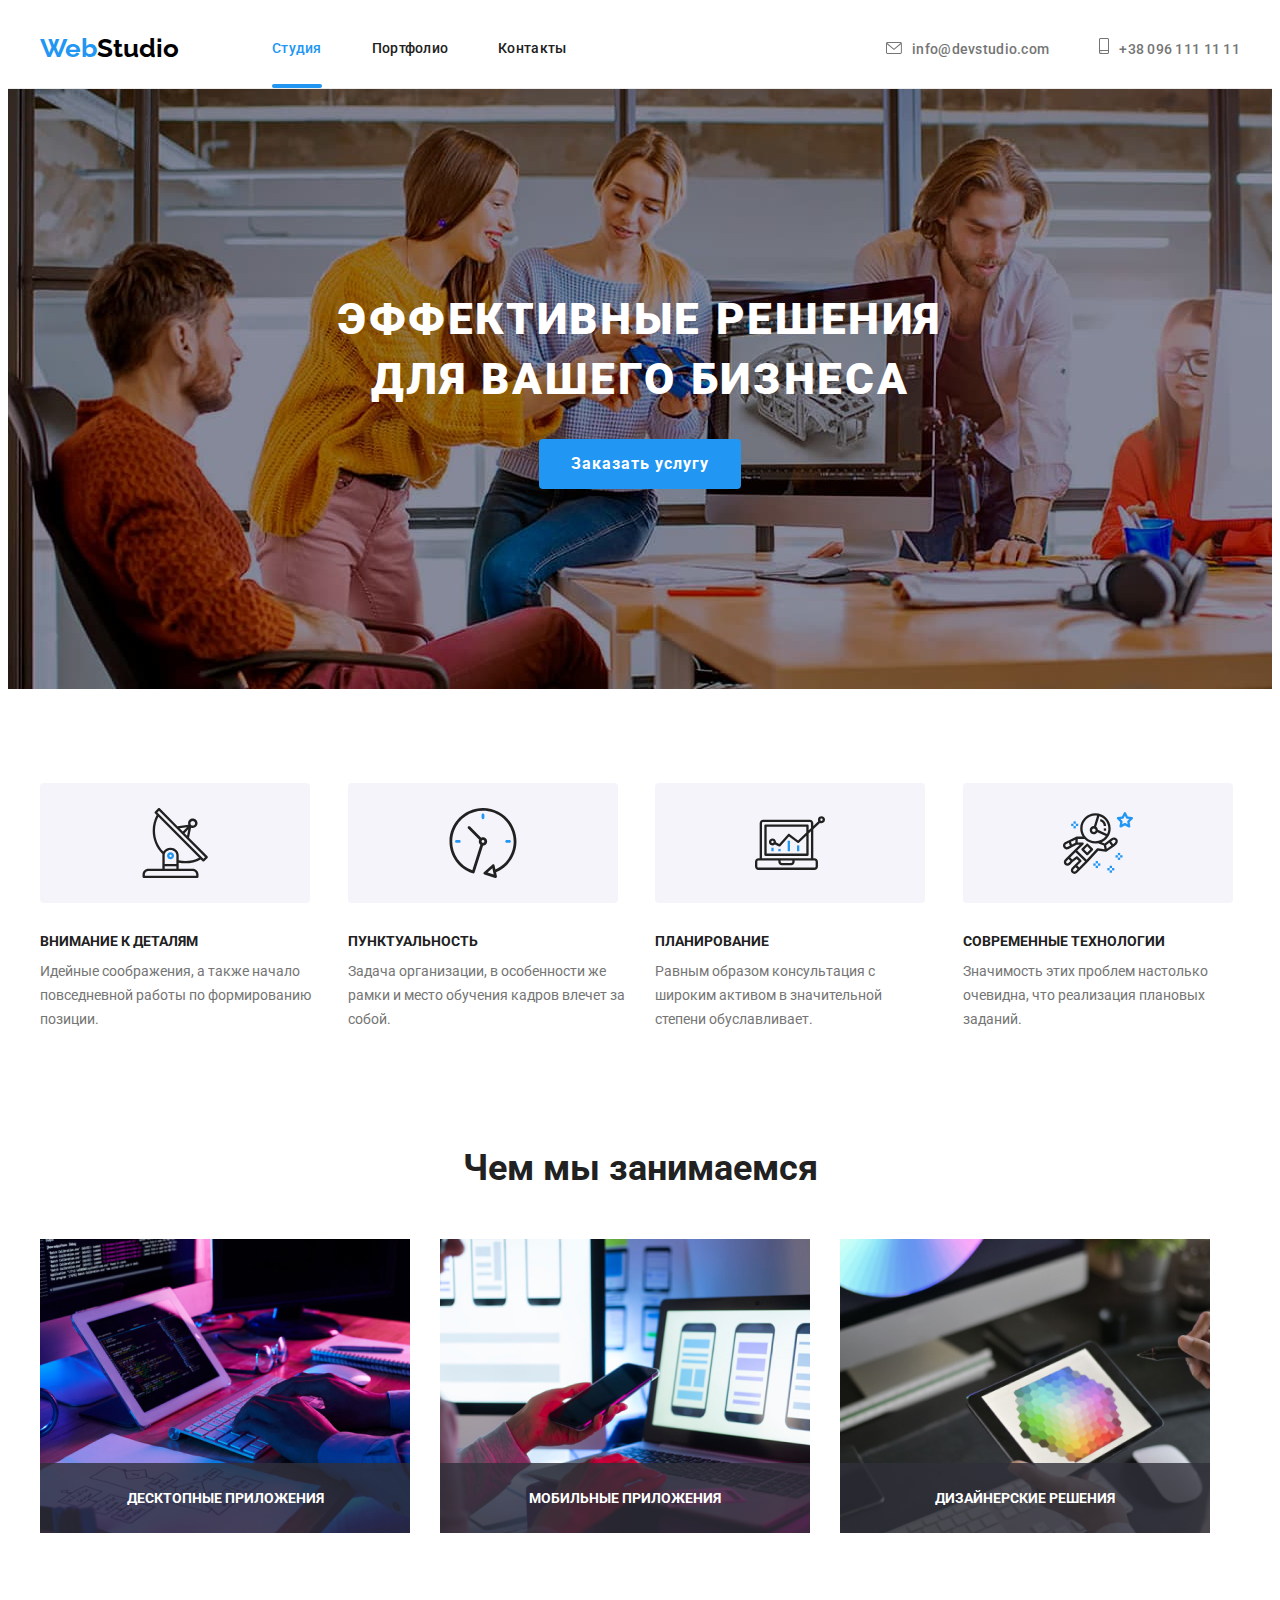
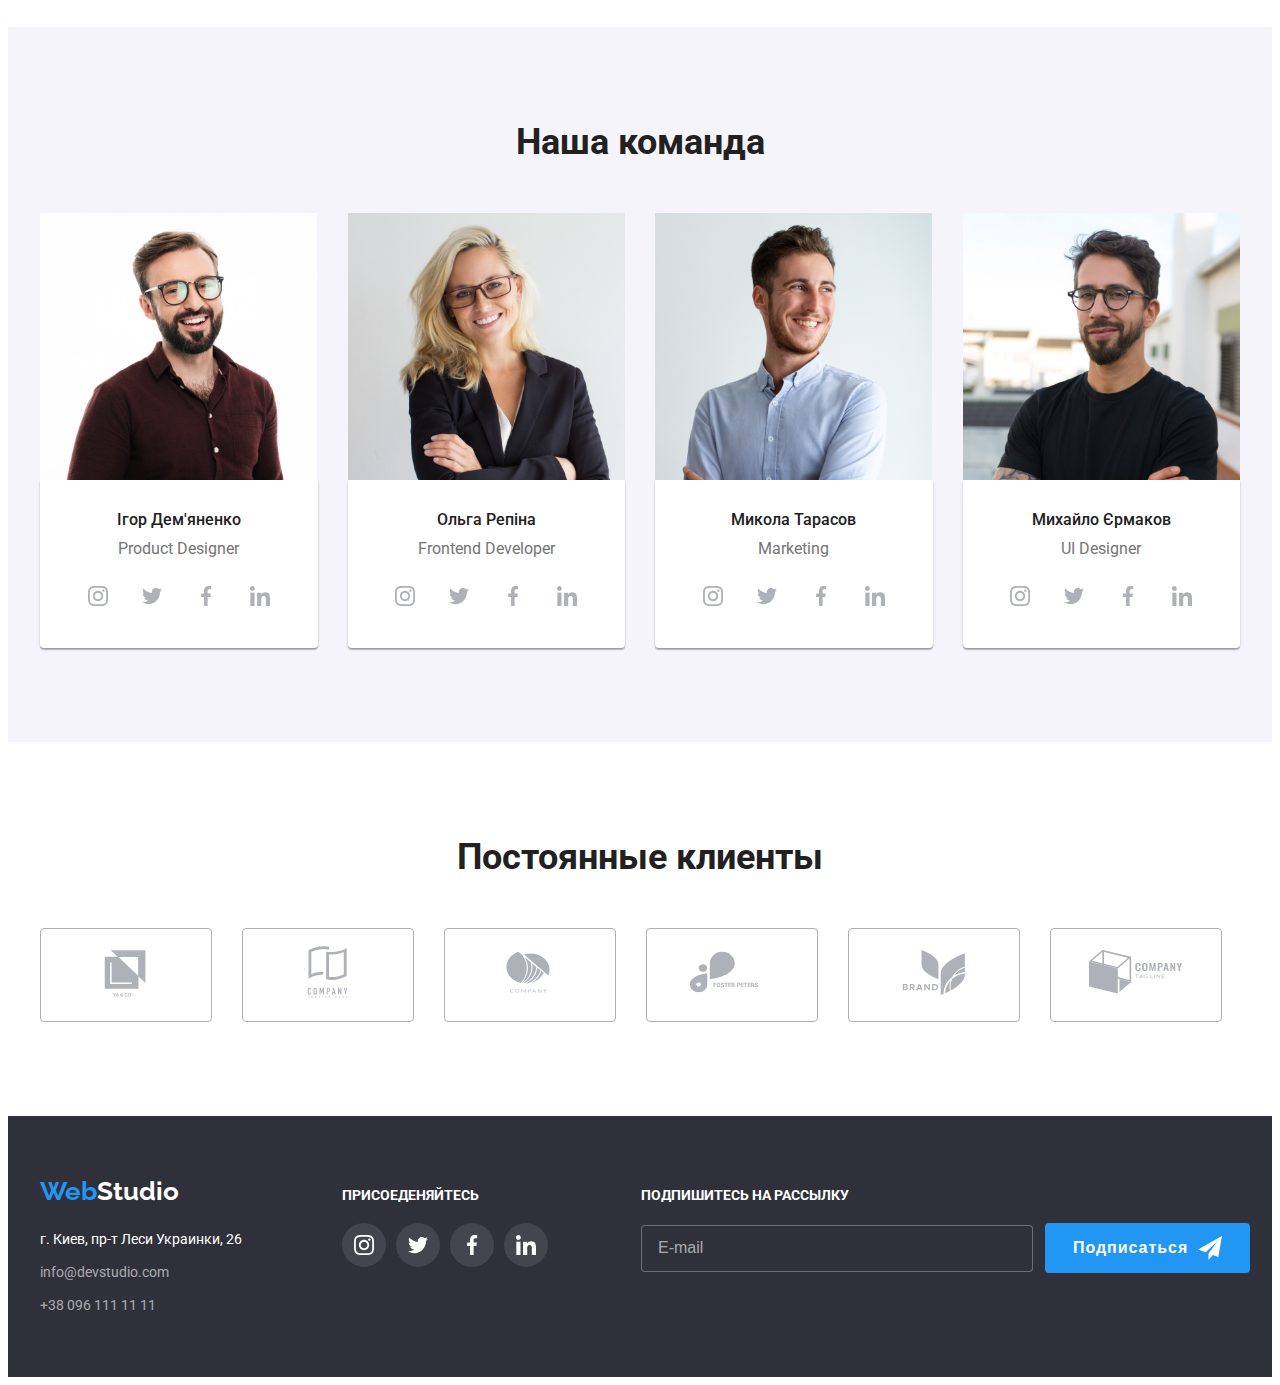
==== commit bf41f202: "commit13" ====
--- a/index.html
+++ b/index.html
@@ -154,7 +154,7 @@
         </div>
       </section>
 
-      <!--   -- ======================================================  feature section ============================================-->
+      <!--======================================================  feature section ============================================-->
 
       <section class="section">
         <div class="container">
@@ -361,7 +361,7 @@
                   media="(min-width: 768px)"
                 />
                 <source
-                  srcset="./img/mobile/olga-mobile1.jpg. 1x, ./img/mobile/olga-mobile@2x.jpg 2x"
+                  srcset="./img/mobile/olga-mobile1.jpg 1x, ./img/mobile/olga-mobile@2x.jpg 2x"
                   media="(min-width: 320px)"
                 />
 
@@ -837,7 +837,7 @@
       </div>
     </div>
 
-    <script src="./js/modal.js"></script> -->
+    <script src="./js/modal.js"></script> 
     <script src="./js/mobile-menu.js"></script>
   </body>
 </html>
--- a/css/main.min.css
+++ b/css/main.min.css
@@ -1 +1 @@
-:root{--primary-text-color: #212121;--secondary-text-color: #757575;--accent-color: #2196f3;--address-text-color: rgba(255, 255, 255, 0.6);--main-color: #ffffff;--secondary-color: #000000;--secondary-bg-color: #f5f4fa;--accent-background-color: #2f303a;--icon-color-light: #afb1b8}.visually-hidden{position:absolute;white-space:nowrap;width:1px;height:1px;overflow:hidden;border:0;padding:0;clip:rect(0 0 0 0);clip-path:inset(50%);margin:-1px}.form-checkbox,.modal-close-buttom{display:flex;justify-content:center;align-items:center}h1,h2,h3,h4,h5,p{margin-top:0;margin-bottom:0}ul,ol{margin-top:0;margin-bottom:0;padding-left:0}img{display:block;max-width:100%;height:auto}body{color:var(--primary-text-color);font-family:Roboto,sans-serif}button{cursor:pointer}.section{padding-top:60px;padding-bottom:60px}.section__title{font-size:28px;font-weight:700;line-height:1.1785714286;text-align:center;color:var(--primary-text-color);margin-bottom:30px}@media screen and (min-width: 1200px){.section{padding-top:94px;padding-bottom:94px}.section__title{font-size:36px;font-weight:700;line-height:1.1666666667;margin-bottom:50px}}.title{margin-bottom:50px}.list{list-style:none;margin:0;padding:0}.link{text-decoration:none}.container{width:100%;padding-left:15px;padding-right:15px}@media screen and (min-width: 480px){.container{width:480px;margin-left:auto;margin-right:auto}}@media screen and (min-width: 768px){.container{width:768px}}@media screen and (min-width: 1200px){.container{width:1200px}}@media screen and (max-width: 767px){.nav__menu,.contacts{display:none}.mobile-menu-open{background-color:rgba(0,0,0,0);border:none;padding:0;line-height:0}}.header{border-bottom:1px solid #ececec}.header__container{display:flex;justify-content:space-between;align-items:center;padding-top:10px;padding-bottom:10px}@media screen and (min-width: 768px){.mobile-menu-open{display:none}.header__container{padding-bottom:0;padding-top:0}.nav,.nav__menu{display:flex;align-items:center}.nav__item:not(:last-child){margin-right:50px}.nav__link{position:relative;font-size:14px;font-weight:500;line-height:1.1428571429;letter-spacing:.02em;color:var(--primary-text-color);display:block;transition:color 250ms cubic-bezier(0.4, 0, 0.2, 1)}.nav__link:hover,.nav__link:focus{color:var(--accent-color)}.nav .nav__link.current{color:var(--accent-color)}.nav__link.current::after{position:absolute;bottom:0;content:"";width:100%;height:4px;display:block;background-color:var(--accent-color);border-radius:2px}.nav__link--clickableArea{padding-top:32px;padding-bottom:32px}.contacts__link{font-size:12px;font-weight:500;line-height:1.1666666667;letter-spacing:.02em;color:var(--secondary-text-color);transition:color 250ms cubic-bezier(0.4, 0, 0.2, 1)}.contacts__link:hover,.contacts__link:focus{color:var(--accent-color)}.envelope,.phone{margin-right:8px;fill:currentColor}}@media screen and (max-width: 1199px){.envelope{width:14px;height:10px}.phone{width:10px;height:14px}.contacts__item:not(:last-child){margin-bottom:10px}}@media screen and (min-width: 1200px){.contacts{display:flex;align-items:center}.contacts__item:not(:last-child){margin-right:50px}.contacts__link--clickableArea{padding-top:32px;padding-bottom:32px}.envelope,.phone{margin-right:10px}.contacts__link{font-size:14px;font-weight:500;line-height:1.1428571429;margin-left:auto}}.logo{font-family:"Raleway",sans-serif;font-size:24px;font-weight:700;line-height:1.1666666667;color:var(--accent-color)}.logo__second{color:var(--secondary-color)}@media screen and (min-width: 768px){.logo{margin-right:87px}}@media screen and (min-width: 1200px){.logo{font-size:26px;font-weight:700;line-height:1.1738461538;margin-right:93px}}.hero{background-color:#c4c4c4;padding:118px 0;background-image:linear-gradient(rgba(47, 48, 58, 0.4), rgba(47, 48, 58, 0.4)),url(../img/heromob.jpg);background-size:cover}.hero-title{max-width:360px;margin:0 auto;font-size:26px;font-weight:900;line-height:1.6153846154;text-align:center;letter-spacing:.06em;text-transform:uppercase;color:var(--main-color);margin-bottom:30px}@media screen and (min-device-pixel-ratio: 2)and (max-width: 767px),screen and (min-resolution: 192dpi)and (max-width: 767px),screen and (min-resolution: 2dppx)and (max-width: 767px){.hero{background-image:url(../img/heromob@2x.jpg)}}@media screen and (min-width: 768px){.hero{background-image:url(../img/tablet/header-tablet.jpg)}}@media screen and (min-device-pixel-ratio: 2)and (min-width: 768px),screen and (min-resolution: 192dpi)and (min-width: 768px),screen and (min-resolution: 2dppx)and (min-width: 768px){.hero{background-image:url(../img/tablet/header-tablet@2x.jpg)}}@media screen and (min-width: 1200px){.hero{background-image:url("../img/hero.jpg")}.hero{padding:200px 0}.hero-title{max-width:650px;font-size:44px;font-weight:900;line-height:1.3636363636}}@media screen and (min-device-pixel-ratio: 2)and (min-width: 1200px),screen and (min-resolution: 192dpi)and (min-width: 1200px),screen and (min-resolution: 2dppx)and (min-width: 1200px){.hero{background-image:url("../img/dekstop/hero@2x.jpg")}}.features__icons{display:flex;justify-content:center;align-items:center;width:100%;height:120px;background-color:#f5f4fa;margin-bottom:30px;border-radius:4px}.features__subtitle{font-size:14px;font-weight:700;line-height:1.1428571429;text-transform:uppercase;text-align:center;color:var(--primary-text-color);margin-bottom:10px}.features__descr{font-size:14px;font-weight:400;line-height:1.7142857143;color:var(--secondary-text-color)}@media screen and (max-width: 767px){.features__item:not(:last-child){margin-bottom:30px}}@media screen and (min-width: 768px){.features__icons{width:354px;height:120px}.features{display:flex;flex-wrap:wrap;gap:30px}.features__subtitle{text-align:start}.features__item{display:block}.features__descr{max-width:354px}}@media screen and (min-width: 1200px){.features{justify-content:center;align-items:center;flex-wrap:nowrap}.features__subtitle{font-size:14px;font-weight:700;line-height:1.1428571429}.features__icons{width:270px;height:120px}.features__item{min-height:270px}}@media screen and (max-width: 1200px){.section-solution{display:none}}.section-info{padding-top:0}.solution{display:flex;align-items:center}.solution__item{display:block;position:relative}.solution__item:not(:last-child){margin-right:30px}.solution__title{font-size:14px;font-weight:700;line-height:1.1428571429;text-align:center;text-transform:uppercase;color:var(--main-color)}.solution__title-wrapper{position:absolute;background-color:rgba(47,48,58,.8);padding-top:27px;padding-bottom:27px;bottom:0;width:100%}.team{background-color:var(--secondary-bg-color)}.team__card{padding-top:30px;padding-bottom:24px;text-align:center;background-color:var(--main-color);border-bottom-right-radius:4px;border-bottom-left-radius:4px;box-shadow:0 2px 1px rgba(0,0,0,.2),0 1px 1px rgba(0,0,0,.14),0 1px 3px rgba(0,0,0,.12)}.team__members{font-size:16px;font-weight:500;line-height:1.1875;color:var(--primary-text-color);margin-bottom:10px}.team__position{font-size:16px;font-weight:400;line-height:1.1875;color:var(--secondary-text-color);margin-bottom:16px}@media screen and (max-width: 767px){.team__item:not(:last-child){margin-bottom:30px}}@media screen and (min-width: 768px){.team__list{display:flex;align-items:center;justify-content:center;gap:30px;flex-wrap:wrap}}@media screen and (min-width: 1200px){.team__list{flex-wrap:nowrap}.team__card{padding-bottom:30px}}.networks{display:flex;align-items:center;justify-content:center;gap:10px}.networks__link{display:flex;width:44px;height:44px;justify-content:center;align-items:center;background-color:#fff;border-radius:50%;transition:fill 250ms cubic-bezier(0.4, 0, 0.2, 1),background-color 250ms cubic-bezier(0.4, 0, 0.2, 1)}.networks__link:hover,.networks__link:focus{background-color:var(--accent-color)}.networks__icon{fill:#afb1b8;transition:fill 250ms cubic-bezier(0.4, 0, 0.2, 1)}.networks__link:hover .networks__icon,.networks__link:focus .networks__icon{fill:#fff}.clients{display:flex;flex-wrap:wrap;gap:30px}.clients__item{width:210px;height:92px;display:flex;justify-content:center;align-items:center;border:1px solid #afb1b8;border-radius:4px;transition:fill 250ms cubic-bezier(0.4, 0, 0.2, 1)}.clients__item:hover,.clients__item:focus{border:1px solid var(--accent-color)}.clients__icon{width:106px;height:60px;fill:#afb1b8;transition:color 250ms cubic-bezier(0.4, 0, 0.2, 1)}.clients__item:hover .clients__icon,.clients__item:focus .clients__icon{fill:var(--accent-color)}@media screen and (max-width: 768px){.clients{display:flex;justify-content:center;align-items:center}}@media screen and (min-width: 768px){.clients__item{width:226px}}@media screen and (min-width: 1200px){.clients{flex-wrap:nowrap}.clients__item{width:170px}}.clients__link{display:block}.footer{background-color:var(--accent-background-color)}.logo--inFooter{margin-bottom:20px;display:block;text-align:center}.logo__second--colorOnDark{color:var(--main-color)}.address{font-size:14px;font-weight:400;line-height:1.7142857143;font-style:normal;text-align:center;margin-bottom:60px}.address__item:not(:last-child){margin-bottom:8px}.address__link{color:var(--main-color);transition:fill 250ms cubic-bezier(0.4, 0, 0.2, 1)}.address__link:hover,.address__link:focus{color:var(--accent-color)}.address__link--color{color:rgba(255,255,255,.6);transition:color fill 250ms cubic-bezier(0.4, 0, 0.2, 1)}.footer__subtitle{font-size:14px;font-weight:700;line-height:1.1428571429;text-transform:uppercase;color:var(--main-color);text-align:center;margin-bottom:20px}.networks__link--bg{background-color:rgba(255,255,255,.1)}.networks__icon--color{fill:#fff}.networks__link:hover,.networks__link:focus{background-color:var(--accent-color)}.footer__networksWrapper{margin-bottom:60px}.subscription__offer{font-size:14px;font-weight:700;line-height:1.1428571429;text-align:center;text-transform:uppercase;color:var(--main-color);margin-bottom:20px}.subscribeForm__input{display:block;width:100%;border-radius:4px;border:1px solid rgba(255,255,255,.3);background-color:var(--accent-background-color);padding:15px 16px;margin-bottom:20px;color:var(--main-color)}.subscribeForm__input::placeholder{font-size:16px;font-weight:400;line-height:1.25;color:rgba(255,255,255,.6)}.subscribeForm__input:focus{outline:none;border-color:var(--accent-color)}.subscribeForm__btn{display:flex;font-size:16px;font-weight:700;line-height:1.875;letter-spacing:.06em;color:var(--main-color);background-color:var(--accent-color);padding:10px 28px 10px 31px;border:none;border-radius:4px;align-items:center;margin-left:auto;margin-right:auto;transition:background-color 250ms cubic-bezier(0.4, 0, 0.2, 1)}.subscribeForm__btn:hover,.subscribeForm__btn:focus{background-color:#188ce8}.subscribeForm__icon{margin-left:12px}@media screen and (min-width: 768px){.container--add{display:flex;align-items:baseline;flex-wrap:wrap}.addressWrapper{margin-right:165px}.subscribeForm__input{width:450px}.subscription{margin-left:150px}}@media screen and (min-width: 1200px){.footer{padding-top:60px;padding-bottom:60px}.address{margin-bottom:0;text-align:start}.address__item:not(:last-child){margin-bottom:9px}.footer__subtitle{text-align:start}.container--add{flex-wrap:nowrap}.addressWrapper{display:block;margin-right:70px;margin-left:0}.addressWrapper:last-child{margin-right:0}.footer__networksWrapper{margin-right:93px;margin-bottom:0}.subscription{margin-left:0}.subscription__offer{display:block;font-size:14px;font-weight:700;line-height:1.1428571429;text-align:start}.subscribeForm{display:flex;justify-content:center;align-items:center}.subscribeForm__input{width:358px;margin-right:12px;margin-bottom:0}.subscribeForm__btn{padding:10px 28px}.subscribeForm__icon{margin-left:10px}}@media screen and (min-width: 768px)and (max-width: 1199px){.logo--inFooter{margin-left:87px}}.filter-List{display:flex;row-gap:15px;column-gap:8px;flex-wrap:wrap;margin-bottom:40px}.filter-List__btn{padding:6px 22px;color:var(--secondary-color);background-color:var(--secondary-bg-color);font-family:inherit;border:none;cursor:pointer;font-size:16px;font-weight:500;line-height:1.625;letter-spacing:.03em;border-radius:4px;transition:background-color 250ms cubic-bezier(0.4, 0, 0.2, 1)}.filter-List__btn:hover,.filter-List__btn:focus{color:var(--main-color);background-color:var(--accent-color);box-shadow:0px 4px 4px rgba(0,0,0,.25)}.filter-List__btn:hover,.filter-List__btn:focus{color:var(--main-color);background-color:var(--accent-color)}@media screen and (min-width: 768px){.filter-List{justify-content:center;margin-bottom:50px}}.project-List__title{font-size:18px;font-weight:700;line-height:2;letter-spacing:.06em;color:var(--primary-text-color);margin-bottom:4px}.project-List__description{font-size:16px;font-weight:400;line-height:1.875;color:var(--secondary-text-color)}.project-List__imgWrapper{position:relative;overflow:hidden}.project-List__overlay{position:absolute;font-size:18px;font-weight:400;line-height:1.5555555556;min-height:100%;color:var(--main-color);background-color:rgba(33,150,243,.9);width:100%;top:0;padding:77px 24px;overflow:auto;transform:translate(0, 101%);transition:transform 250ms cubic-bezier(0.4, 0, 0.2, 1)}.project-List__link:hover .project-List__overlay,.project-List__link:focus .project-List__overlay{transform:translate(0, 0)}.project-List__item:not(:last-child){margin-bottom:30px}.project-List__link{display:block;transition:box-shadow 250ms cubic-bezier(0.4, 0, 0.2, 1)}.project-List__link:hover,.project-List__link:focus{box-shadow:1px 4px 6px 0 rgba(0,0,0,.16),0 4px 4px 0 rgba(0,0,0,.06)}.project-List__card{padding:20px 24px;border:1px solid #eee}.imgSize{min-width:450px}@media screen and (min-width: 768px){.project-List{display:flex;flex-wrap:wrap;gap:30px}.imgSize{min-width:354px}}@media screen and (min-width: 1200px){.project-List__item{flex-basis:calc((100% - 60px)/3)}.project-List__overlay{padding:63px 24px}.imgSize{min-width:370px}}.backdrop{position:fixed;top:0;left:0;width:100%;height:100%;background:rgba(0,0,0,.2);z-index:100;opacity:1;transition:opacity 250ms cubic-bezier(0.4, 0, 0.2, 1),visibility 250ms cubic-bezier(0.4, 0, 0.2, 1)}.backdrop.is-hidden{opacity:0;visibility:hidden;pointer-events:none}.hero-button{display:block;margin-left:auto;margin-right:auto;min-width:200px;min-height:50px;padding:10px 32px;border-radius:4px;color:var(--main-color);font-family:inherit;background-color:var(--accent-color);border:none;cursor:pointer;font-size:16px;font-weight:700;line-height:1.875;letter-spacing:.06em;transition:color 500ms cubic-bezier(0.4, 0, 0.2, 1)}.subscribe__btn{width:200px;height:50px;padding:10px 28px;font-family:"Roboto";font-style:normal;font-weight:700;line-height:1,88;display:flex;align-items:center;text-align:center;letter-spacing:.06em;color:var(--main-color);background-color:var(--accent-color);border:none;border-radius:4px;transition:border-color 250ms cubic-bezier(0.4, 0, 0.2, 1)}.modal{position:absolute;width:450px;height:609px;top:50%;left:50%;transform:translate(-50%, -50%) scale(1);background-color:var(--main-color);opacity:1;transition:transform 250ms cubic-bezier(0.4, 0, 0.2, 1),opacity 250ms cubic-bezier(0.4, 0, 0.2, 1);padding:40px}.modal-title{display:block;width:auto;margin-bottom:12px;font-family:"Roboto";font-style:normal;font-size:20px;font-weight:700;line-height:1.15;text-align:center;letter-spacing:.03em}.modal-close-buttom{position:absolute;top:8px;right:8px;width:30px;height:30px;border-radius:50%;background-color:rgba(0,0,0,0);border:1px solid rgba(0,0,0,.1);padding:0;transition:border-color 250ms cubic-bezier(0.4, 0, 0.2, 1)}.modal-close-buttom:hover,.modal-close-buttom:focus{border-color:var(--accent-color)}.modal-close-button-icon{transition:fill 250ms cubic-bezier(0.4, 0, 0.2, 1)}.modal-close-buttom:hover .modal-close-button-icon,.modal-close-buttom:focus .modal-close-button-icon{fill:var(--accent-color)}.form-field{display:block;position:relative;margin-bottom:8px}.form-lable{margin-bottom:4px;display:block;font-size:12px;line-height:1.17;letter-spacing:.01em;color:var(--secondary-text-color)}.form-input{display:block;width:370px;height:40px;padding:0;padding-left:42px;outline:none;border-radius:4px;border:1px solid rgba(33,33,33,.2);transition:border 250ms cubic-bezier(0.4, 0, 0.2, 1)}.form-input:hover,.form-input:focus{border:1px solid var(--accent-color)}textarea{padding:12px 16px;font-family:inherit;font-size:inherit;resize:none;width:370px;height:120px;outline:none;border-radius:4px;border:1px solid rgba(33,33,33,.2);transition:border 250ms cubic-bezier(0.4, 0, 0.2, 1)}textarea:hover,textarea:focus{border:1px solid var(--accent-color)}textarea::placeholder{font-size:14px;line-height:1.17;letter-spacing:.01em;color:rgba(117,117,117,.5)}.form-icon{display:inline-block;position:absolute;margin:11px 12px;top:18px;transition:fill 250ms cubic-bezier(0.4, 0, 0.2, 1)}.form-input:focus+.form-icon,.form-input:hover+.form-icon{fill:var(--accent-color)}.form-checkbox{margin-top:20px;margin-bottom:30px}.checkbox{width:1px;height:1px;overflow:hidden;border:0;padding:0}.checkbox-icon{border:2px solid var(--primary-text-color);border-radius:2px;margin-right:7px}.checkbox:checked+.checkbox-icon{background-color:var(--accent-color);background-origin:border-box;border:none}.checkbox:focus+.checkbox-icon{outline:2px solid rgba(0,0,255,.5)}.policy-dsc{margin-right:5px;font-size:12px;font-weight:400;line-height:2;letter-spacing:.03em;color:var(--secondary-text-color)}.link-policy{font-size:12px;line-height:24px;letter-spacing:.03em;color:var(--accent-color)}.form-btn{display:block;margin:auto;background-color:var(--accent-color);border:none;cursor:pointer;border-radius:4px;width:200px;height:50px;font-size:16px;font-weight:700;line-height:1.875;letter-spacing:.06em;color:var(--main-color);box-shadow:0px 4px 4px rgba(0,0,0,.15)}@media screen and (min-width: 1200px){.form-btn{padding:10px 32px}}@media screen and (max-width: 768px){.mobile-menu{z-index:100;position:fixed;width:100%;height:100%;max-height:796px;top:0;left:0;background-color:var(--main-color);opacity:0;visibility:hidden;pointer-events:none;transition:500ms linear,visibility 500ms linear;box-shadow:0px 4px 8px rgba(0,0,0,.04),0px 2px 4px rgba(0,0,0,.08),0px 1px 3px rgba(0,0,0,.16)}.mobile-menu.is-open{opacity:1;visibility:visible;pointer-events:auto}.mobile-menu__btn{position:absolute;background-color:rgba(0,0,0,0);width:40px;height:40px;top:10px;right:15px;border:none;padding:0;line-height:0}.mobile-menu__container{position:relative;padding-left:25px;padding-top:48px;padding-bottom:48px;display:flex;flex-direction:column;justify-content:space-between;height:100%}}@media screen and (min-width: 768px){.mobile-menu{display:none}}.mobile-nav__link{font-size:40px;font-weight:500;line-height:1.175;letter-spacing:.02em;color:var(--primary-text-color);display:block}.mobile-menu__wrapper{display:block}.mobile-menu__btn:hover .mobile-menu__icon-close{color:var(--accent-color)}.mobile-nav__link.current{color:var(--accent-color)}.mobile-nav__item:not(:last-child){margin-bottom:32px}.mobile-menu__contacts{margin-bottom:64px}.mobile-menu__tel{font-size:34px;font-weight:500;line-height:1.1764705882;letter-spacing:.02em;color:var(--accent-color);display:block;margin-bottom:32px}.mobile-menu__email{font-size:24px;font-weight:500;line-height:1.1666666667;letter-spacing:.02em;color:var(--secondary-text-color)}.mobile-menu-networks{display:flex;flex-wrap:wrap}.mobile-menu-networks__link{font-size:18px;font-weight:500;line-height:1.2222222222;letter-spacing:.02em;color:var(--accent-color);display:block}.mobile-menu-networks__item{display:flex;align-items:center}.mobile-menu-networks__item:not(:last-child):after{content:"";display:inline-block;height:22px;background-color:rgba(33,33,33,.2);border:1px solid rgba(33,33,33,.2);width:0px;margin-right:10px;margin-left:10px}/*# sourceMappingURL=main.min.css.map */+:root{--primary-text-color: #212121;--secondary-text-color: #757575;--accent-color: #2196f3;--address-text-color: rgba(255, 255, 255, 0.6);--main-color: #ffffff;--secondary-color: #000000;--secondary-bg-color: #f5f4fa;--accent-background-color: #2f303a;--icon-color-light: #afb1b8}.visually-hidden{position:absolute;white-space:nowrap;width:1px;height:1px;overflow:hidden;border:0;padding:0;clip:rect(0 0 0 0);clip-path:inset(50%);margin:-1px}.form-checkbox,.modal-close-buttom{display:flex;justify-content:center;align-items:center}h1,h2,h3,h4,h5,p{margin-top:0;margin-bottom:0}ul,ol{margin-top:0;margin-bottom:0;padding-left:0}img{display:block;max-width:100%;height:auto}body{color:var(--primary-text-color);font-family:Roboto,sans-serif}button{cursor:pointer}.section{padding-top:60px;padding-bottom:60px}.section__title{font-size:28px;font-weight:700;line-height:1.1785714286;text-align:center;color:var(--primary-text-color);margin-bottom:30px}@media screen and (min-width: 1200px){.section{padding-top:94px;padding-bottom:94px}.section__title{font-size:36px;font-weight:700;line-height:1.1666666667;margin-bottom:50px}}.title{margin-bottom:50px}.list{list-style:none;margin:0;padding:0}.link{text-decoration:none}.container{width:100%;padding-left:15px;padding-right:15px}@media screen and (min-width: 480px){.container{width:480px;margin-left:auto;margin-right:auto}}@media screen and (min-width: 768px){.container{width:768px}}@media screen and (min-width: 1200px){.container{width:1200px}}@media screen and (max-width: 767px){.nav__menu,.contacts{display:none}.mobile-menu-open{background-color:rgba(0,0,0,0);border:none;padding:0;line-height:0}}.header{border-bottom:1px solid #ececec}.header__container{display:flex;justify-content:space-between;align-items:center;padding-top:10px;padding-bottom:10px}@media screen and (min-width: 768px){.mobile-menu-open{display:none}.header__container{padding-bottom:0;padding-top:0}.nav,.nav__menu{display:flex;align-items:center}.nav__item:not(:last-child){margin-right:50px}.nav__link{position:relative;font-size:14px;font-weight:500;line-height:1.1428571429;letter-spacing:.02em;color:var(--primary-text-color);display:block;transition:color 250ms cubic-bezier(0.4, 0, 0.2, 1)}.nav__link:hover,.nav__link:focus{color:var(--accent-color)}.nav .nav__link.current{color:var(--accent-color)}.nav__link.current::after{position:absolute;bottom:0;content:"";width:100%;height:4px;display:block;background-color:var(--accent-color);border-radius:2px}.nav__link--clickableArea{padding-top:32px;padding-bottom:32px}.contacts__link{font-size:12px;font-weight:500;line-height:1.1666666667;letter-spacing:.02em;color:var(--secondary-text-color);transition:color 250ms cubic-bezier(0.4, 0, 0.2, 1)}.contacts__link:hover,.contacts__link:focus{color:var(--accent-color)}.envelope,.phone{margin-right:8px;fill:currentColor}}@media screen and (max-width: 1199px){.envelope{width:14px;height:10px}.phone{width:10px;height:14px}.contacts__item:not(:last-child){margin-bottom:10px}}@media screen and (min-width: 1200px){.contacts{display:flex;align-items:center}.contacts__item:not(:last-child){margin-right:50px}.contacts__link--clickableArea{padding-top:32px;padding-bottom:32px}.envelope,.phone{margin-right:10px}.contacts__link{font-size:14px;font-weight:500;line-height:1.1428571429;margin-left:auto}}.logo{font-family:"Raleway",sans-serif;font-size:24px;font-weight:700;line-height:1.1666666667;color:var(--accent-color)}.logo__second{color:var(--secondary-color)}@media screen and (min-width: 768px){.logo{margin-right:87px}}@media screen and (min-width: 1200px){.logo{font-size:26px;font-weight:700;line-height:1.1738461538;margin-right:93px}}.hero{background-color:#c4c4c4;padding:118px 0;background-image:linear-gradient(rgba(47, 48, 58, 0.4), rgba(47, 48, 58, 0.4)),url(../img/heromob.jpg);background-size:cover}.hero-title{max-width:360px;margin:0 auto;font-size:26px;font-weight:900;line-height:1.6153846154;text-align:center;letter-spacing:.06em;text-transform:uppercase;color:var(--main-color);margin-bottom:30px}@media screen and (min-device-pixel-ratio: 2)and (max-width: 767px),screen and (min-resolution: 192dpi)and (max-width: 767px),screen and (min-resolution: 2dppx)and (max-width: 767px){.hero{background-image:url(../img/heromob@2x.jpg)}}@media screen and (min-width: 768px){.hero{background-image:url(../img/tablet/header-tablet.jpg)}}@media screen and (min-device-pixel-ratio: 2)and (min-width: 768px),screen and (min-resolution: 192dpi)and (min-width: 768px),screen and (min-resolution: 2dppx)and (min-width: 768px){.hero{background-image:url(../img/tablet/header-tablet@2x.jpg)}}@media screen and (min-width: 1200px){.hero{background-image:url("../img/hero.jpg")}.hero{padding:200px 0}.hero-title{max-width:650px;font-size:44px;font-weight:900;line-height:1.3636363636}}@media screen and (min-device-pixel-ratio: 2)and (min-width: 1200px),screen and (min-resolution: 192dpi)and (min-width: 1200px),screen and (min-resolution: 2dppx)and (min-width: 1200px){.hero{background-image:url("../img/dekstop/hero@2x.jpg")}}.features__icons{display:flex;justify-content:center;align-items:center;width:100%;height:120px;background-color:#f5f4fa;margin-bottom:30px;border-radius:4px}.features__subtitle{font-size:14px;font-weight:700;line-height:1.1428571429;text-transform:uppercase;text-align:center;color:var(--primary-text-color);margin-bottom:10px}.features__descr{font-size:14px;font-weight:400;line-height:1.7142857143;color:var(--secondary-text-color)}@media screen and (max-width: 767px){.features__item:not(:last-child){margin-bottom:30px}}@media screen and (min-width: 768px){.features__icons{width:354px;height:120px}.features{display:flex;flex-wrap:wrap;gap:30px}.features__subtitle{text-align:start}.features__item{display:block}.features__descr{max-width:354px}}@media screen and (min-width: 1200px){.features{justify-content:center;align-items:center;flex-wrap:nowrap}.features__subtitle{font-size:14px;font-weight:700;line-height:1.1428571429}.features__icons{width:270px;height:120px}.features__item{min-height:270px}}@media screen and (max-width: 1200px){.section-solution{display:none}}.section-info{padding-top:0}.solution{display:flex;align-items:center}.solution__item{display:block;position:relative}.solution__item:not(:last-child){margin-right:30px}.solution__title{font-size:14px;font-weight:700;line-height:1.1428571429;text-align:center;text-transform:uppercase;color:var(--main-color)}.solution__title-wrapper{position:absolute;background-color:rgba(47,48,58,.8);padding-top:27px;padding-bottom:27px;bottom:0;width:100%}.team{background-color:var(--secondary-bg-color)}.team__card{padding-top:30px;padding-bottom:24px;text-align:center;background-color:var(--main-color);border-bottom-right-radius:4px;border-bottom-left-radius:4px;box-shadow:0 2px 1px rgba(0,0,0,.2),0 1px 1px rgba(0,0,0,.14),0 1px 3px rgba(0,0,0,.12)}.team__members{font-size:16px;font-weight:500;line-height:1.1875;color:var(--primary-text-color);margin-bottom:10px}.team__position{font-size:16px;font-weight:400;line-height:1.1875;color:var(--secondary-text-color);margin-bottom:16px}@media screen and (max-width: 767px){.team__item:not(:last-child){margin-bottom:30px}}@media screen and (min-width: 768px){.team__list{display:flex;align-items:center;justify-content:center;gap:30px;flex-wrap:wrap}}@media screen and (min-width: 1200px){.team__list{flex-wrap:nowrap}.team__card{padding-bottom:30px}}.networks{display:flex;align-items:center;justify-content:center;gap:10px}.networks__link{display:flex;width:44px;height:44px;justify-content:center;align-items:center;background-color:#fff;border-radius:50%;transition:fill 250ms cubic-bezier(0.4, 0, 0.2, 1),background-color 250ms cubic-bezier(0.4, 0, 0.2, 1)}.networks__link:hover,.networks__link:focus{background-color:var(--accent-color)}.networks__icon{fill:#afb1b8;transition:fill 250ms cubic-bezier(0.4, 0, 0.2, 1)}.networks__link:hover .networks__icon,.networks__link:focus .networks__icon{fill:#fff}.clients{display:flex;flex-wrap:wrap;gap:30px}.clients__item{width:210px;height:92px;display:flex;justify-content:center;align-items:center;border:1px solid #afb1b8;border-radius:4px;transition:fill 250ms cubic-bezier(0.4, 0, 0.2, 1)}.clients__item:hover,.clients__item:focus{border:1px solid var(--accent-color)}.clients__icon{width:106px;height:60px;fill:#afb1b8;transition:color 250ms cubic-bezier(0.4, 0, 0.2, 1)}.clients__item:hover .clients__icon,.clients__item:focus .clients__icon{fill:var(--accent-color)}@media screen and (max-width: 768px){.clients{display:flex;justify-content:center;align-items:center}}@media screen and (min-width: 768px){.clients__item{width:226px}}@media screen and (min-width: 1200px){.clients{flex-wrap:nowrap}.clients__item{width:170px}}.clients__link{display:block}.footer{background-color:var(--accent-background-color)}.logo--inFooter{margin-bottom:20px;display:block;text-align:center}.logo__second--colorOnDark{color:var(--main-color)}.address{font-size:14px;font-weight:400;line-height:1.7142857143;font-style:normal;text-align:center;margin-bottom:60px}.address__item:not(:last-child){margin-bottom:8px}.address__link{color:var(--main-color);transition:fill 250ms cubic-bezier(0.4, 0, 0.2, 1)}.address__link:hover,.address__link:focus{color:var(--accent-color)}.address__link--color{color:rgba(255,255,255,.6);transition:color fill 250ms cubic-bezier(0.4, 0, 0.2, 1)}.footer__subtitle{font-size:14px;font-weight:700;line-height:1.1428571429;text-transform:uppercase;color:var(--main-color);text-align:center;margin-bottom:20px}.networks__link--bg{background-color:rgba(255,255,255,.1)}.networks__icon--color{fill:#fff}.networks__link:hover,.networks__link:focus{background-color:var(--accent-color)}.footer__networksWrapper{margin-bottom:60px}.subscription__offer{font-size:14px;font-weight:700;line-height:1.1428571429;text-align:center;text-transform:uppercase;color:var(--main-color);margin-bottom:20px}.subscribeForm__input{display:block;width:100%;border-radius:4px;border:1px solid rgba(255,255,255,.3);background-color:var(--accent-background-color);padding:15px 16px;margin-bottom:20px;color:var(--main-color)}.subscribeForm__input::placeholder{font-size:16px;font-weight:400;line-height:1.25;color:rgba(255,255,255,.6)}.subscribeForm__input:focus{outline:none;border-color:var(--accent-color)}.subscribeForm__btn{display:flex;font-size:16px;font-weight:700;line-height:1.875;letter-spacing:.06em;color:var(--main-color);background-color:var(--accent-color);padding:10px 28px 10px 31px;border:none;border-radius:4px;align-items:center;margin-left:auto;margin-right:auto;transition:background-color 250ms cubic-bezier(0.4, 0, 0.2, 1)}.subscribeForm__btn:hover,.subscribeForm__btn:focus{background-color:#188ce8}.subscribeForm__icon{margin-left:12px}@media screen and (min-width: 768px){.container--add{display:flex;align-items:baseline;flex-wrap:wrap}.addressWrapper{margin-right:165px}.subscribeForm__input{width:450px}.subscription{margin-left:150px}}@media screen and (min-width: 1200px){.footer{padding-top:60px;padding-bottom:60px}.address{margin-bottom:0;text-align:start}.address__item:not(:last-child){margin-bottom:9px}.footer__subtitle{text-align:start}.container--add{flex-wrap:nowrap}.addressWrapper{display:block;margin-right:70px;margin-left:0}.addressWrapper:last-child{margin-right:0}.footer__networksWrapper{margin-right:93px;margin-bottom:0}.subscription{margin-left:0}.subscription__offer{display:block;font-size:14px;font-weight:700;line-height:1.1428571429;text-align:start}.subscribeForm{display:flex;justify-content:center;align-items:center}.subscribeForm__input{width:358px;margin-right:12px;margin-bottom:0}.subscribeForm__btn{padding:10px 28px}.subscribeForm__icon{margin-left:10px}}@media screen and (min-width: 768px)and (max-width: 1199px){.logo--inFooter{margin-left:87px}}.filter-List{display:flex;row-gap:15px;column-gap:8px;flex-wrap:wrap;margin-bottom:40px}.filter-List__btn{padding:6px 22px;color:var(--secondary-color);background-color:var(--secondary-bg-color);font-family:inherit;border:none;cursor:pointer;font-size:16px;font-weight:500;line-height:1.625;letter-spacing:.03em;border-radius:4px;transition:background-color 250ms cubic-bezier(0.4, 0, 0.2, 1)}.filter-List__btn:hover,.filter-List__btn:focus{color:var(--main-color);background-color:var(--accent-color);box-shadow:0px 4px 4px rgba(0,0,0,.25)}.filter-List__btn:hover,.filter-List__btn:focus{color:var(--main-color);background-color:var(--accent-color)}@media screen and (min-width: 768px){.filter-List{justify-content:center;margin-bottom:50px}}.project-List__title{font-size:18px;font-weight:700;line-height:2;letter-spacing:.06em;color:var(--primary-text-color);margin-bottom:4px}.project-List__description{font-size:16px;font-weight:400;line-height:1.875;color:var(--secondary-text-color)}.project-List__imgWrapper{position:relative;overflow:hidden}.project-List__overlay{position:absolute;font-size:18px;font-weight:400;line-height:1.5555555556;min-height:100%;color:var(--main-color);background-color:rgba(33,150,243,.9);width:100%;top:0;padding:77px 24px;overflow:auto;transform:translate(0, 101%);transition:transform 250ms cubic-bezier(0.4, 0, 0.2, 1)}.project-List__link:hover .project-List__overlay,.project-List__link:focus .project-List__overlay{transform:translate(0, 0)}.project-List__link{display:block;transition:box-shadow 250ms cubic-bezier(0.4, 0, 0.2, 1)}.project-List__link:hover,.project-List__link:focus{box-shadow:1px 4px 6px 0 rgba(0,0,0,.16),0 4px 4px 0 rgba(0,0,0,.06)}.project-List__card{padding:20px 24px;border:1px solid #eee}.imgSize{min-width:450px}@media screen and (min-width: 768px){.project-List{display:flex;flex-wrap:wrap;gap:30px}.imgSize{min-width:354px}}@media screen and (min-width: 1200px){.project-List__item{flex-basis:calc((100% - 60px)/3)}.project-List__overlay{padding:63px 24px}.imgSize{min-width:370px}}@media screen and (min-width: 768px){.filter-List{margin-bottom:30px}}@media screen and (min-width: 1200px){.filter-List{margin-bottom:50px}}@media screen and (max-width: 768px){.project-List__card{margin-bottom:30px}}@media screen and (max-width: 480Px){.project-List__card:not(:last-child){margin-bottom:30px}}.backdrop{position:fixed;top:0;left:0;width:100%;height:100%;background:rgba(0,0,0,.2);z-index:100;opacity:1;transition:opacity 250ms cubic-bezier(0.4, 0, 0.2, 1),visibility 250ms cubic-bezier(0.4, 0, 0.2, 1)}.backdrop.is-hidden{opacity:0;visibility:hidden;pointer-events:none}.hero-button{display:block;margin-left:auto;margin-right:auto;min-width:200px;min-height:50px;padding:10px 32px;border-radius:4px;color:var(--main-color);font-family:inherit;background-color:var(--accent-color);border:none;cursor:pointer;font-size:16px;font-weight:700;line-height:1.875;letter-spacing:.06em;transition:color 500ms cubic-bezier(0.4, 0, 0.2, 1)}.subscribe__btn{width:200px;height:50px;padding:10px 28px;font-family:"Roboto";font-style:normal;font-weight:700;line-height:1,88;display:flex;align-items:center;text-align:center;letter-spacing:.06em;color:var(--main-color);background-color:var(--accent-color);border:none;border-radius:4px;transition:border-color 250ms cubic-bezier(0.4, 0, 0.2, 1)}.modal{position:absolute;width:450px;height:609px;top:50%;left:50%;transform:translate(-50%, -50%) scale(1);background-color:var(--main-color);opacity:1;transition:transform 250ms cubic-bezier(0.4, 0, 0.2, 1),opacity 250ms cubic-bezier(0.4, 0, 0.2, 1);padding:40px}.modal-title{display:block;width:auto;margin-bottom:12px;font-family:"Roboto";font-style:normal;font-size:20px;font-weight:700;line-height:1.15;text-align:center;letter-spacing:.03em}.modal-close-buttom{position:absolute;top:8px;right:8px;width:30px;height:30px;border-radius:50%;background-color:rgba(0,0,0,0);border:1px solid rgba(0,0,0,.1);padding:0;transition:border-color 250ms cubic-bezier(0.4, 0, 0.2, 1)}.modal-close-buttom:hover,.modal-close-buttom:focus{border-color:var(--accent-color)}.modal-close-button-icon{transition:fill 250ms cubic-bezier(0.4, 0, 0.2, 1)}.modal-close-buttom:hover .modal-close-button-icon,.modal-close-buttom:focus .modal-close-button-icon{fill:var(--accent-color)}.form-field{display:block;position:relative;margin-bottom:8px}.form-lable{margin-bottom:4px;display:block;font-size:12px;line-height:1.17;letter-spacing:.01em;color:var(--secondary-text-color)}.form-input{display:block;width:370px;height:40px;width:100%;padding:0;padding-left:42px;outline:none;border-radius:4px;border:1px solid rgba(33,33,33,.2);transition:border 250ms cubic-bezier(0.4, 0, 0.2, 1)}.form-input:hover,.form-input:focus{border:1px solid var(--accent-color)}textarea{padding:12px 16px;font-family:inherit;font-size:inherit;resize:none;width:370px;height:120px;outline:none;border-radius:4px;border:1px solid rgba(33,33,33,.2);transition:border 250ms cubic-bezier(0.4, 0, 0.2, 1)}textarea:hover,textarea:focus{border:1px solid var(--accent-color)}textarea::placeholder{font-size:14px;line-height:1.17;letter-spacing:.01em;color:rgba(117,117,117,.5)}.form-icon{display:inline-block;position:absolute;margin:11px 12px;top:18px;transition:fill 250ms cubic-bezier(0.4, 0, 0.2, 1)}.form-input:focus+.form-icon,.form-input:hover+.form-icon{fill:var(--accent-color)}.form-checkbox{margin-top:20px;margin-bottom:30px}.checkbox{width:1px;height:1px;overflow:hidden;border:0;padding:0}.checkbox-icon{border:2px solid var(--primary-text-color);border-radius:2px;margin-right:7px}.checkbox:checked+.checkbox-icon{background-color:var(--accent-color);background-origin:border-box;border:none}.checkbox:focus+.checkbox-icon{outline:2px solid rgba(0,0,255,.5)}.policy-dsc{margin-right:5px;font-size:12px;font-weight:400;line-height:2;letter-spacing:.03em;color:var(--secondary-text-color)}.link-policy{font-size:12px;line-height:24px;letter-spacing:.03em;color:var(--accent-color)}.form-btn{display:block;margin:auto;background-color:var(--accent-color);border:none;cursor:pointer;border-radius:4px;width:200px;height:50px;font-size:16px;font-weight:700;line-height:1.875;letter-spacing:.06em;color:var(--main-color);box-shadow:0px 4px 4px rgba(0,0,0,.15)}@media screen and (min-width: 1200px){.form-btn{padding:10px 32px}.modal{width:528px;height:581px}textarea{width:448px;height:120px}}@media screen and (max-width: 768px){.mobile-menu{z-index:100;position:fixed;width:100%;height:100%;max-height:796px;top:0;left:0;background-color:var(--main-color);opacity:0;visibility:hidden;pointer-events:none;transition:500ms linear,visibility 500ms linear;box-shadow:0px 4px 8px rgba(0,0,0,.04),0px 2px 4px rgba(0,0,0,.08),0px 1px 3px rgba(0,0,0,.16)}.mobile-menu.is-open{opacity:1;visibility:visible;pointer-events:auto}.mobile-menu__btn{position:absolute;background-color:rgba(0,0,0,0);width:40px;height:40px;top:10px;right:15px;border:none;padding:0;line-height:0}.mobile-menu__container{position:relative;padding-left:25px;padding-top:48px;padding-bottom:48px;display:flex;flex-direction:column;justify-content:space-between;height:100%}}@media screen and (min-width: 768px){.mobile-menu{display:none}}.mobile-nav__link{font-size:40px;font-weight:500;line-height:1.175;letter-spacing:.02em;color:var(--primary-text-color);display:block}.mobile-menu__wrapper{display:block}.mobile-menu__btn:hover .mobile-menu__icon-close{color:var(--accent-color)}.mobile-nav__link.current{color:var(--accent-color)}.mobile-nav__item:not(:last-child){margin-bottom:32px}.mobile-menu__contacts{margin-bottom:64px}.mobile-menu__tel{font-size:34px;font-weight:500;line-height:1.1764705882;letter-spacing:.02em;color:var(--accent-color);display:block;margin-bottom:32px}.mobile-menu__email{font-size:24px;font-weight:500;line-height:1.1666666667;letter-spacing:.02em;color:var(--secondary-text-color)}.mobile-menu-networks{display:flex;flex-wrap:wrap}.mobile-menu-networks__link{font-size:18px;font-weight:500;line-height:1.2222222222;letter-spacing:.02em;color:var(--accent-color);display:block}.mobile-menu-networks__item{display:flex;align-items:center}.mobile-menu-networks__item:not(:last-child):after{content:"";display:inline-block;height:22px;background-color:rgba(33,33,33,.2);border:1px solid rgba(33,33,33,.2);width:0px;margin-right:10px;margin-left:10px}/*# sourceMappingURL=main.min.css.map */